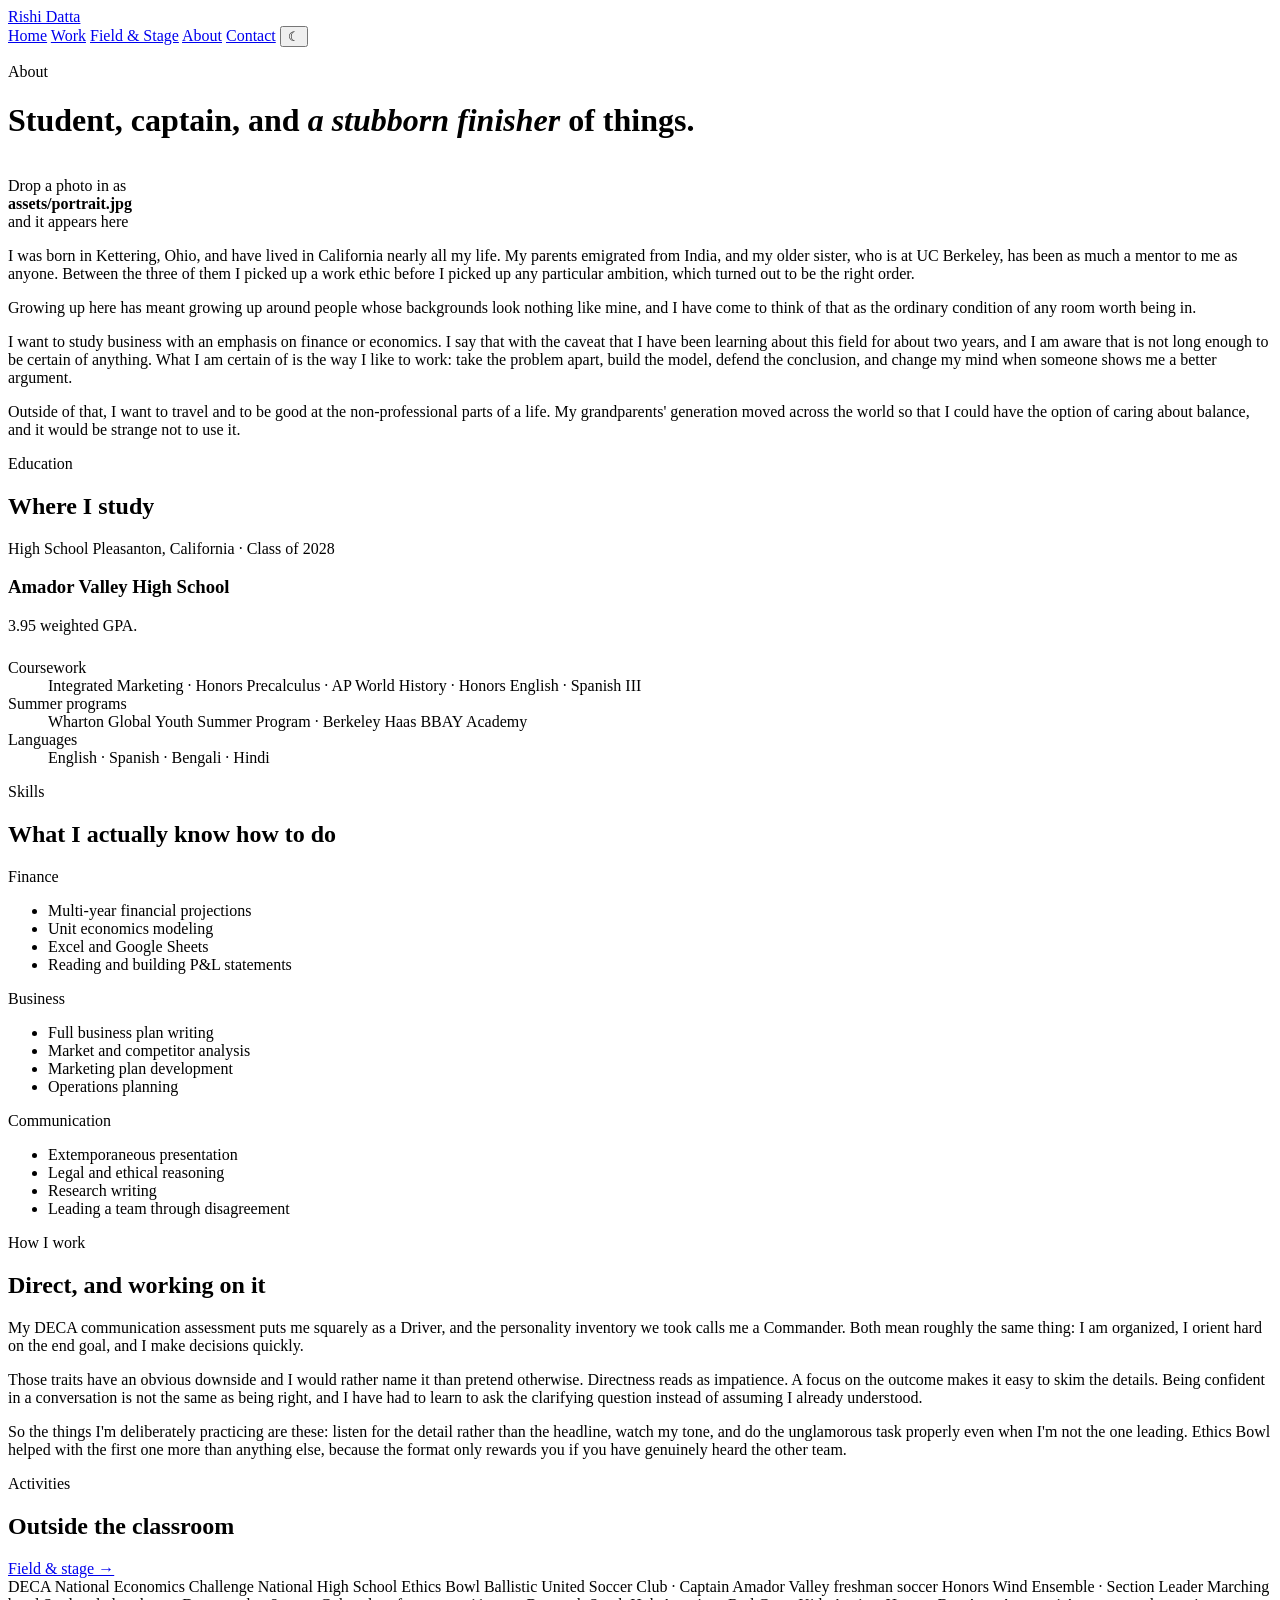
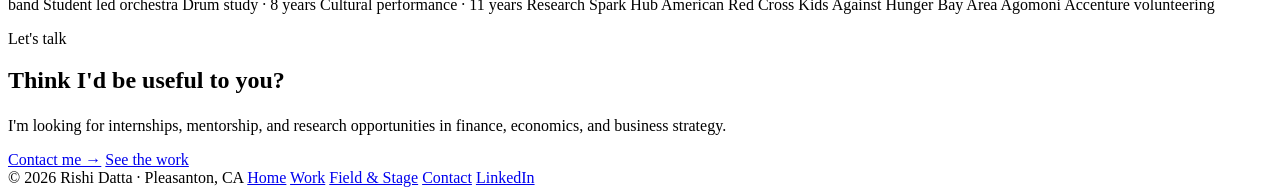
==== about.html @ 6d6b8749 "Add files via upload" ====
<!DOCTYPE html>
<html lang="en">
<head>
<meta charset="utf-8">
<meta name="viewport" content="width=device-width, initial-scale=1">
<title>About — Rishi Datta</title>
<meta name="description" content="About Rishi Datta: student at Amador Valley High School in Pleasanton, California. Education, skills, languages, activities, and how he works.">
<meta name="theme-color" content="#f6f5f2">
<link rel="preconnect" href="https://fonts.googleapis.com">
<link rel="preconnect" href="https://fonts.gstatic.com" crossorigin>
<link href="https://fonts.googleapis.com/css2?family=Playfair+Display:ital,wght@0,400;0,500;1,400&family=Inter:wght@400;500&family=JetBrains+Mono:wght@400;500&display=swap" rel="stylesheet">
<link rel="stylesheet" href="assets/style.css">
<script src="assets/site.js"></script>
</head>
<body>

<nav class="nav">
  <div class="wrap nav-inner">
    <a class="brand" href="index.html">Rishi Datta</a>
    <div class="nav-links">
      <a href="index.html">Home</a>
      <a href="work.html">Work</a>
      <a href="leadership.html">Field &amp; Stage</a>
      <a href="about.html" aria-current="page">About</a>
      <a class="pill" href="contact.html">Contact</a>
      <button class="toggle" type="button" aria-label="Switch to dark mode">☾</button>
    </div>
  </div>
</nav>

<header class="page-head">
  <div class="wrap">
    <p class="eyebrow">About</p>
    <h1 class="display">Student, captain, and <em class="hl">a stubborn finisher</em> of things.</h1>
  </div>
</header>

<section class="section" style="padding-top:1rem">
  <div class="wrap split">
    <div class="portrait">
      Drop a photo in as<br><strong>assets/portrait.jpg</strong><br>and it appears here
    </div>
    <div class="measure">
      <p>
        I was born in Kettering, Ohio, and have lived in California nearly all my life. My
        parents emigrated from India, and my older sister, who is at UC Berkeley, has been
        as much a mentor to me as anyone. Between the three of them I picked up a work
        ethic before I picked up any particular ambition, which turned out to be the right
        order.
      </p>
      <p>
        Growing up here has meant growing up around people whose backgrounds look nothing
        like mine, and I have come to think of that as the ordinary condition of any room
        worth being in.
      </p>
      <p>
        I want to study business with an emphasis on finance or economics. I say that with
        the caveat that I have been learning about this field for about two years, and I am
        aware that is not long enough to be certain of anything. What I am certain of is
        the way I like to work: take the problem apart, build the model, defend the
        conclusion, and change my mind when someone shows me a better argument.
      </p>
      <p>
        Outside of that, I want to travel and to be good at the non-professional parts of a
        life. My grandparents' generation moved across the world so that I could have the
        option of caring about balance, and it would be strange not to use it.
      </p>
    </div>
  </div>
</section>

<section class="section">
  <div class="wrap">
    <div class="section-head">
      <div>
        <p class="eyebrow">Education</p>
        <h2 class="display">Where I study</h2>
      </div>
    </div>

    <article class="card">
      <div class="meta-row">
        <span class="chip">High School</span>
        <span class="meta">Pleasanton, California &middot; Class of 2028</span>
      </div>
      <h3 class="display">Amador Valley High School</h3>
      <p>3.95 weighted GPA.</p>
      <dl class="dl" style="margin-top:1.5rem">
        <div>
          <dt>Coursework</dt>
          <dd>Integrated Marketing &middot; Honors Precalculus &middot; AP World History &middot; Honors English &middot; Spanish III</dd>
        </div>
        <div>
          <dt>Summer programs</dt>
          <dd>Wharton Global Youth Summer Program &middot; Berkeley Haas BBAY Academy</dd>
        </div>
        <div>
          <dt>Languages</dt>
          <dd>English &middot; Spanish &middot; Bengali &middot; Hindi</dd>
        </div>
      </dl>
    </article>
  </div>
</section>

<section class="section">
  <div class="wrap">
    <div class="section-head">
      <div>
        <p class="eyebrow">Skills</p>
        <h2 class="display">What I actually know how to do</h2>
      </div>
    </div>

    <div class="grid-3">
      <article class="card">
        <p class="eyebrow">Finance</p>
        <ul class="bullets" style="margin-top:0">
          <li>Multi-year financial projections</li>
          <li>Unit economics modeling</li>
          <li>Excel and Google Sheets</li>
          <li>Reading and building P&amp;L statements</li>
        </ul>
      </article>
      <article class="card">
        <p class="eyebrow">Business</p>
        <ul class="bullets" style="margin-top:0">
          <li>Full business plan writing</li>
          <li>Market and competitor analysis</li>
          <li>Marketing plan development</li>
          <li>Operations planning</li>
        </ul>
      </article>
      <article class="card">
        <p class="eyebrow">Communication</p>
        <ul class="bullets" style="margin-top:0">
          <li>Extemporaneous presentation</li>
          <li>Legal and ethical reasoning</li>
          <li>Research writing</li>
          <li>Leading a team through disagreement</li>
        </ul>
      </article>
    </div>
  </div>
</section>

<section class="section">
  <div class="wrap split">
    <div>
      <p class="eyebrow">How I work</p>
      <h2 class="display">Direct, and working on it</h2>
    </div>
    <div class="measure">
      <p>
        My DECA communication assessment puts me squarely as a Driver, and the personality
        inventory we took calls me a Commander. Both mean roughly the same thing: I am
        organized, I orient hard on the end goal, and I make decisions quickly.
      </p>
      <p>
        Those traits have an obvious downside and I would rather name it than pretend
        otherwise. Directness reads as impatience. A focus on the outcome makes it easy to
        skim the details. Being confident in a conversation is not the same as being right,
        and I have had to learn to ask the clarifying question instead of assuming I
        already understood.
      </p>
      <p>
        So the things I'm deliberately practicing are these: listen for the detail rather
        than the headline, watch my tone, and do the unglamorous task properly even when
        I'm not the one leading. Ethics Bowl helped with the first one more than anything
        else, because the format only rewards you if you have genuinely heard the other
        team.
      </p>
    </div>
  </div>
</section>

<section class="section">
  <div class="wrap">
    <div class="section-head">
      <div>
        <p class="eyebrow">Activities</p>
        <h2 class="display">Outside the classroom</h2>
      </div>
      <a class="textlink" href="leadership.html">Field &amp; stage &rarr;</a>
    </div>

    <div class="tags">
      <span class="tag">DECA</span>
      <span class="tag">National Economics Challenge</span>
      <span class="tag">National High School Ethics Bowl</span>
      <span class="tag">Ballistic United Soccer Club &middot; Captain</span>
      <span class="tag">Amador Valley freshman soccer</span>
      <span class="tag">Honors Wind Ensemble &middot; Section Leader</span>
      <span class="tag">Marching band</span>
      <span class="tag">Student led orchestra</span>
      <span class="tag">Drum study &middot; 8 years</span>
      <span class="tag">Cultural performance &middot; 11 years</span>
      <span class="tag">Research Spark Hub</span>
      <span class="tag">American Red Cross</span>
      <span class="tag">Kids Against Hunger</span>
      <span class="tag">Bay Area Agomoni</span>
      <span class="tag">Accenture volunteering</span>
    </div>
  </div>
</section>

<section class="section">
  <div class="wrap">
    <div class="cta-card">
      <p class="eyebrow">Let's talk</p>
      <h2 class="display">Think I'd be useful to you?</h2>
      <p class="lede" style="margin-top:1.4rem">
        I'm looking for internships, mentorship, and research opportunities in finance,
        economics, and business strategy.
      </p>
      <div class="actions">
        <a class="btn" href="contact.html">Contact me &rarr;</a>
        <a class="btn ghost" href="work.html">See the work</a>
      </div>
    </div>
  </div>
</section>

<footer class="foot">
  <div class="wrap foot-inner">
    <span>&copy; 2026 Rishi Datta &middot; Pleasanton, CA</span>
    <span class="foot-links">
      <a href="index.html">Home</a>
      <a href="work.html">Work</a>
      <a href="leadership.html">Field &amp; Stage</a>
      <a href="contact.html">Contact</a>
      <a href="https://www.linkedin.com/in/rishi-datta1" target="_blank" rel="noopener">LinkedIn</a>
    </span>
  </div>
</footer>

</body>
</html>
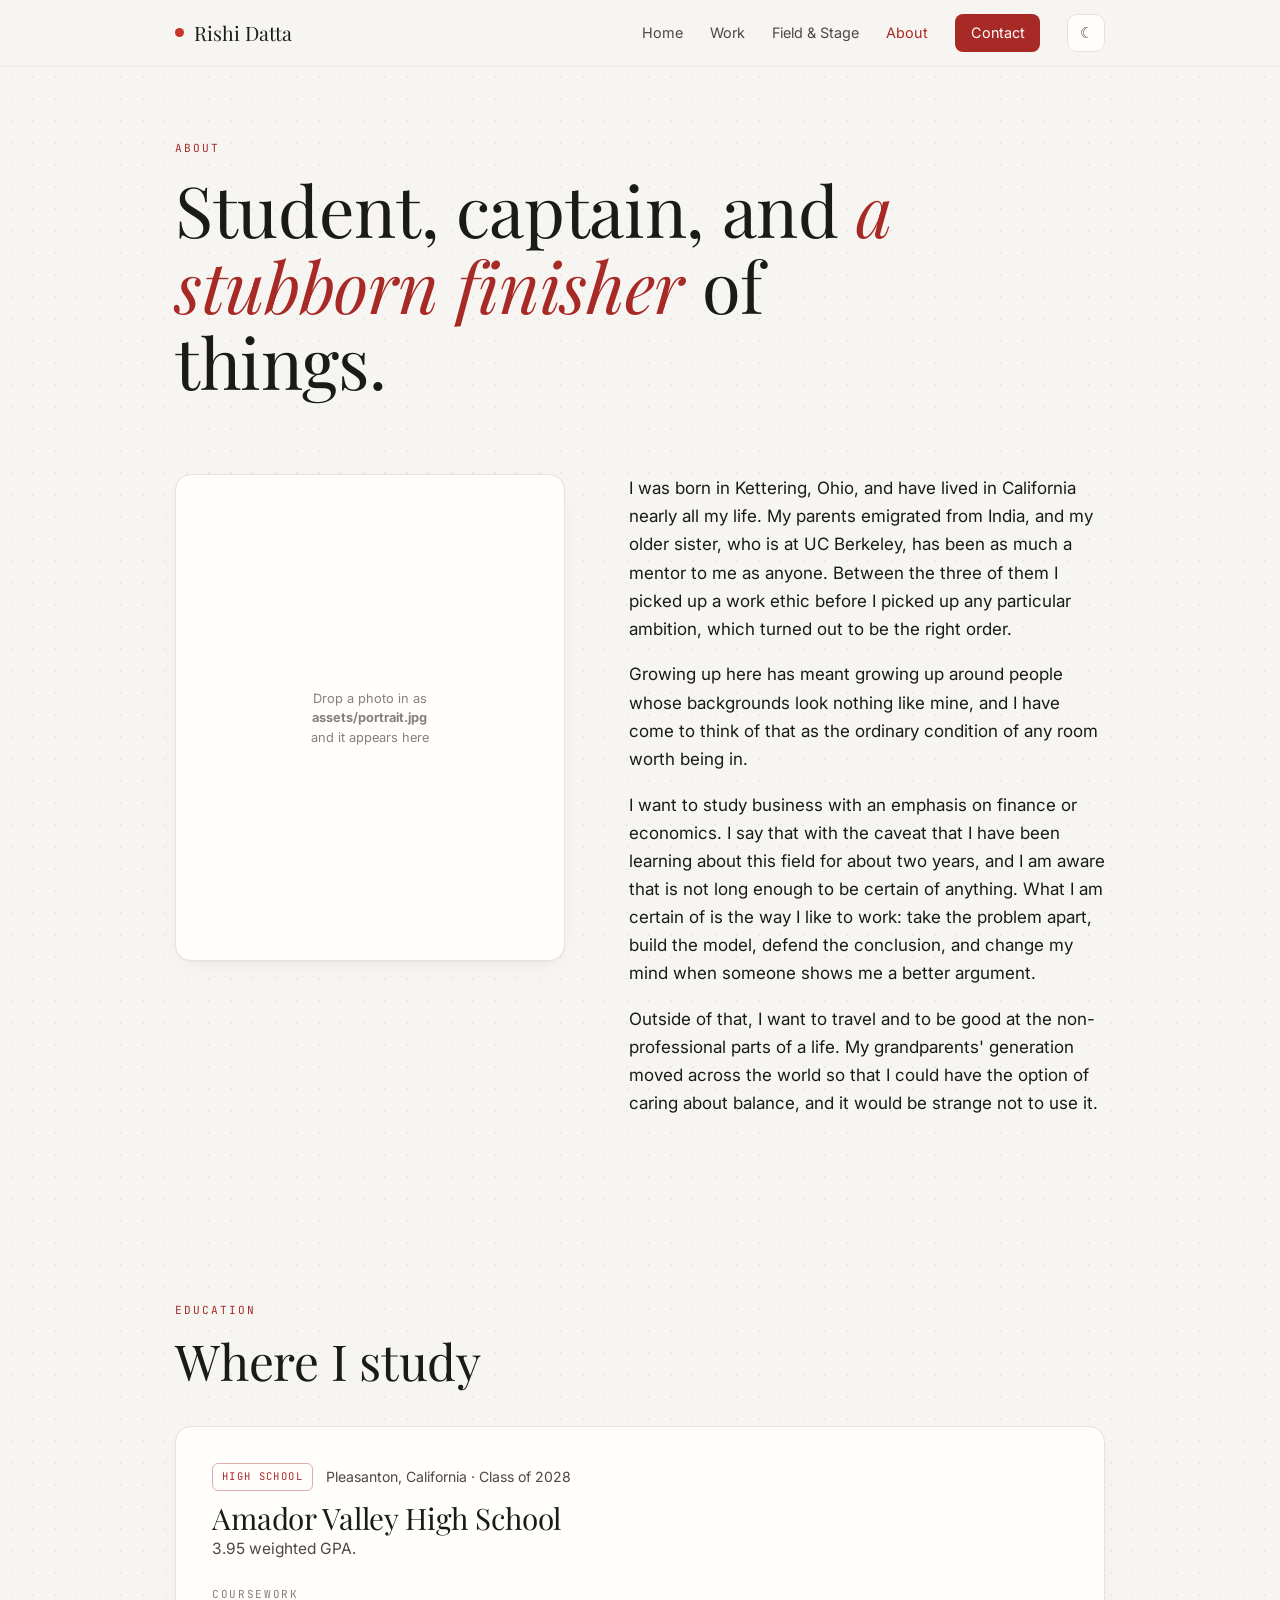
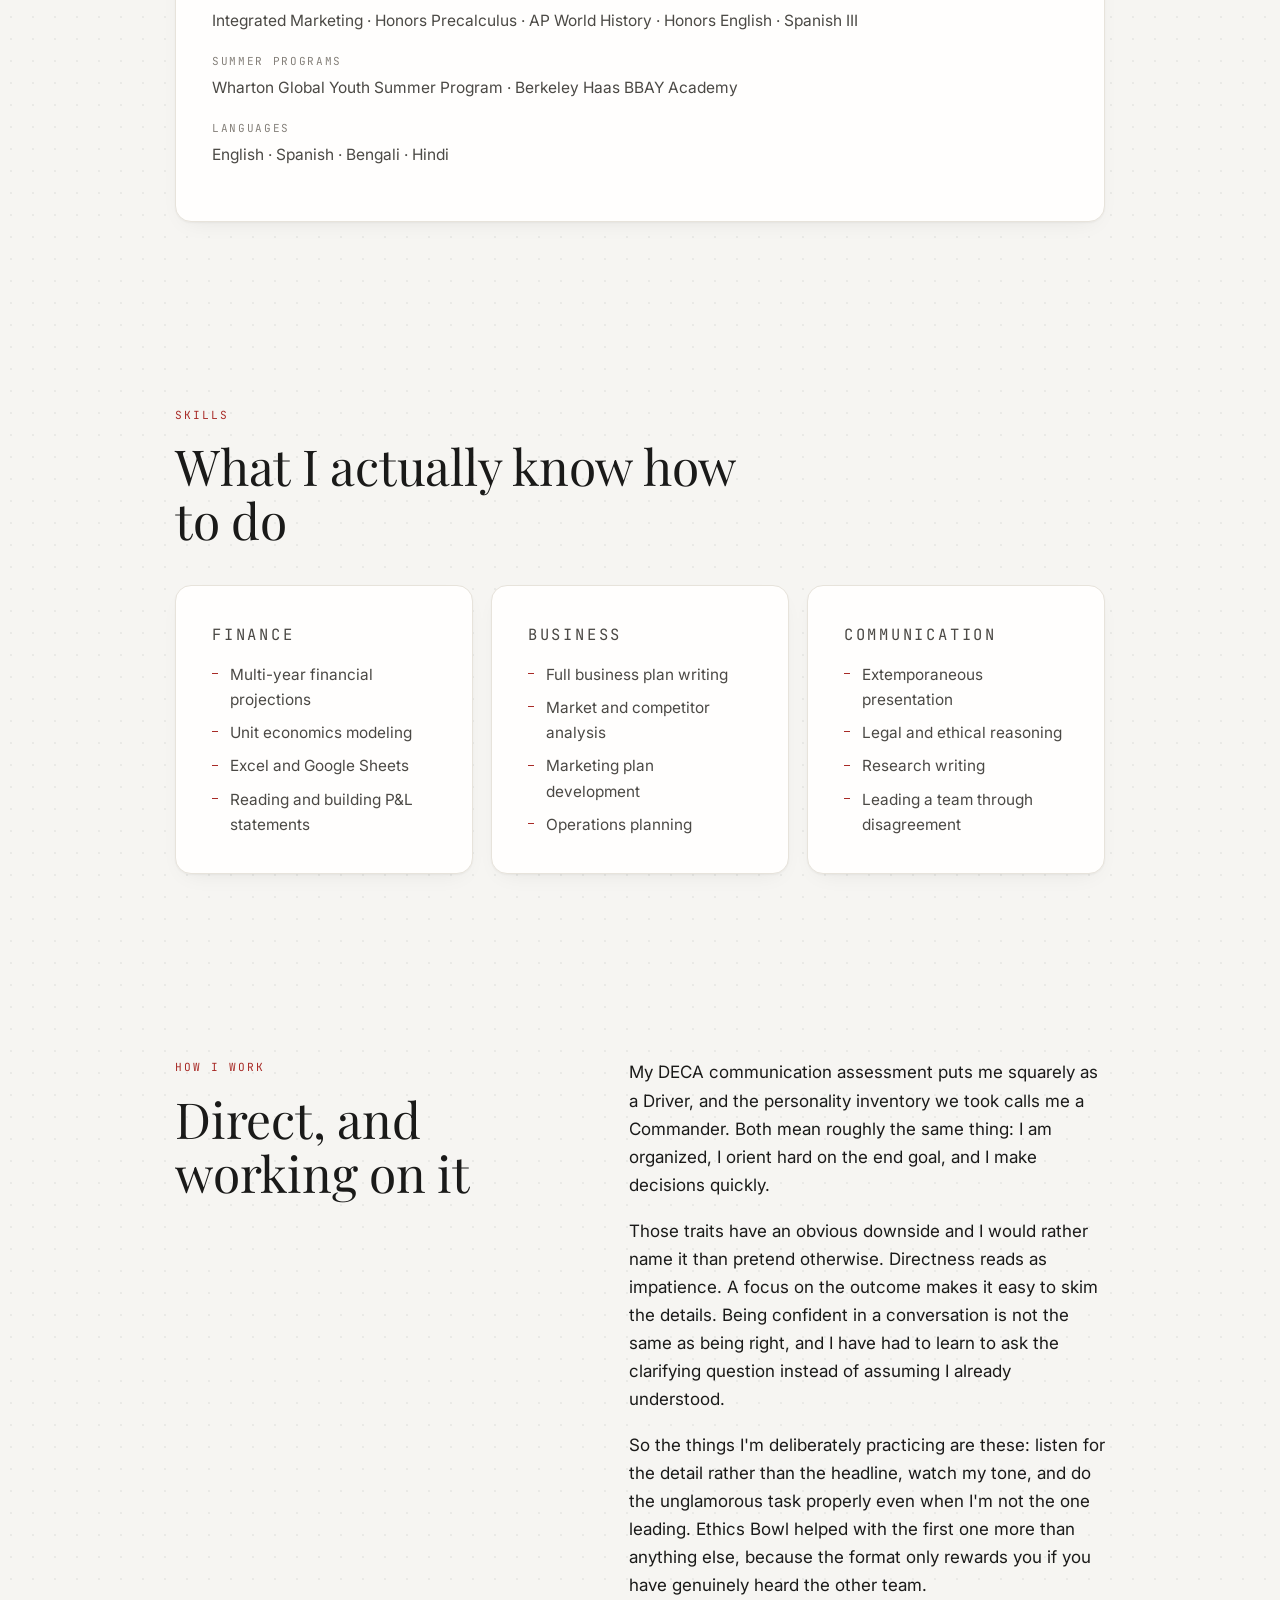
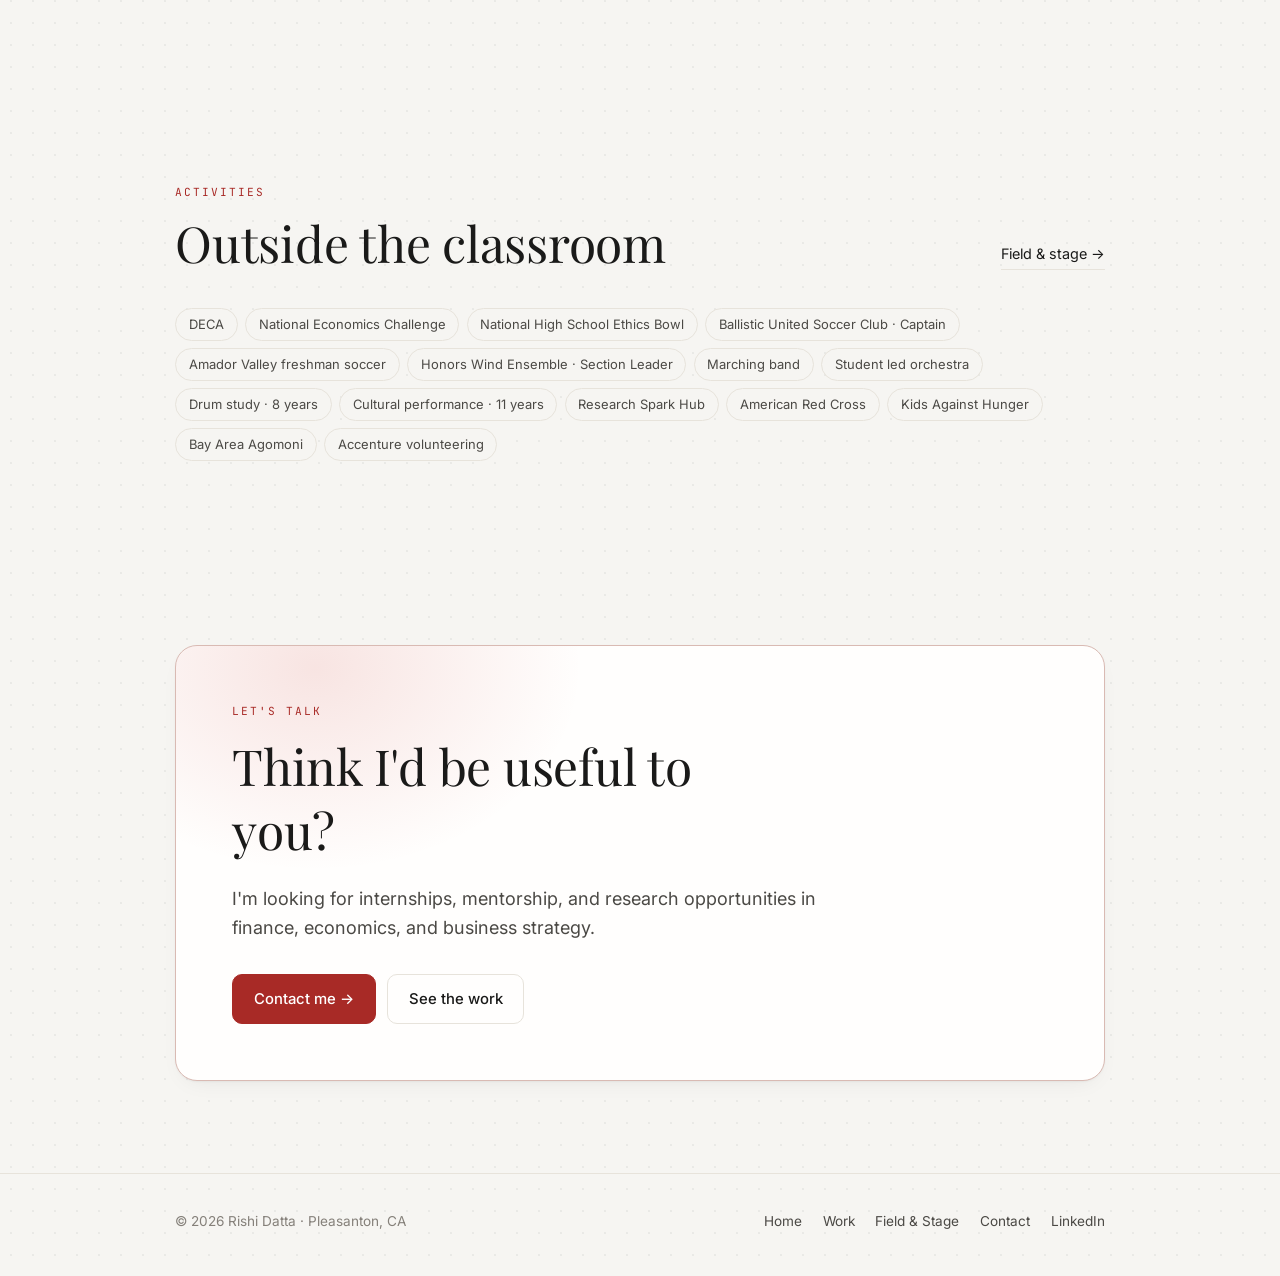
==== commit d546c861: "Add files via upload" ====
--- a/about.html
+++ b/about.html
@@ -5,7 +5,7 @@
 <meta name="viewport" content="width=device-width, initial-scale=1">
 <title>About — Rishi Datta</title>
 <meta name="description" content="About Rishi Datta: student at Amador Valley High School in Pleasanton, California. Education, skills, languages, activities, and how he works.">
-<meta name="theme-color" content="#f6f5f2">
+<meta name="theme-color" content="#f4f5f7">
 <link rel="preconnect" href="https://fonts.googleapis.com">
 <link rel="preconnect" href="https://fonts.gstatic.com" crossorigin>
 <link href="https://fonts.googleapis.com/css2?family=Playfair+Display:ital,wght@0,400;0,500;1,400&family=Inter:wght@400;500&family=JetBrains+Mono:wght@400;500&display=swap" rel="stylesheet">
@@ -38,7 +38,7 @@
 <section class="section" style="padding-top:1rem">
   <div class="wrap split">
     <div class="portrait">
-      Drop a photo in as<br><strong>assets/portrait.jpg</strong><br>and it appears here
+      <span>Drop a photo in as<br><strong>assets/portrait.jpg</strong><br>and it appears here</span>
     </div>
     <div class="measure">
       <p>
--- a/assets/style.css
+++ b/assets/style.css
@@ -0,0 +1,414 @@
+/* ==========================================================================
+   Rishi Datta — personal site
+   ========================================================================== */
+
+:root {
+  --bg:        #f6f5f2;
+  --card:      #fffefd;
+  --ink:       #1a1a19;
+  --ink-soft:  #4b4945;
+  --muted:     #85807a;
+  --line:      #e7e3db;
+  --line-soft: #efece5;
+  --accent:    #a82a26;
+  --accent-br: #c8362c;
+  --glow:      rgba(200, 54, 44, 0.13);
+  --dot:       rgba(26, 26, 25, 0.055);
+  --shadow:    0 1px 2px rgba(26,26,25,.04), 0 8px 24px -12px rgba(26,26,25,.10);
+
+  --serif: "Playfair Display", "Iowan Old Style", Georgia, "Times New Roman", serif;
+  --sans:  "Inter", -apple-system, BlinkMacSystemFont, "Segoe UI", Helvetica, Arial, sans-serif;
+  --mono:  "JetBrains Mono", ui-monospace, SFMono-Regular, "SF Mono", Menlo, monospace;
+
+  --wrap: 1010px;
+  --gut:  clamp(1.25rem, 5vw, 2.5rem);
+  --r:    16px;
+}
+
+html[data-theme="dark"] {
+  --bg:        #14140f;
+  --card:      #1c1c18;
+  --ink:       #f2f0eb;
+  --ink-soft:  #c3bfb6;
+  --muted:     #8e8981;
+  --line:      #2e2e28;
+  --line-soft: #262620;
+  --accent:    #e8695c;
+  --accent-br: #f0837a;
+  --glow:      rgba(232, 105, 92, 0.11);
+  --dot:       rgba(242, 240, 235, 0.05);
+  --shadow:    0 1px 2px rgba(0,0,0,.3), 0 8px 24px -12px rgba(0,0,0,.5);
+}
+
+/* --- base ----------------------------------------------------------------- */
+
+*, *::before, *::after { box-sizing: border-box; }
+html { -webkit-text-size-adjust: 100%; scroll-behavior: smooth; }
+
+body {
+  margin: 0;
+  background-color: var(--bg);
+  background-image: radial-gradient(var(--dot) 1px, transparent 1px);
+  background-size: 22px 22px;
+  color: var(--ink);
+  font-family: var(--sans);
+  font-size: 17px;
+  line-height: 1.65;
+  -webkit-font-smoothing: antialiased;
+  text-rendering: optimizeLegibility;
+  transition: background-color .25s ease, color .25s ease;
+}
+
+img { max-width: 100%; display: block; }
+a { color: inherit; }
+h1, h2, h3, h4 { margin: 0; font-weight: 400; }
+p { margin: 0 0 1.05em; }
+p:last-child { margin-bottom: 0; }
+ul { margin: 0; padding: 0; list-style: none; }
+
+/* --- layout --------------------------------------------------------------- */
+
+.wrap { width: 100%; max-width: var(--wrap); margin: 0 auto; padding-inline: var(--gut); }
+
+.section { padding-block: clamp(3.25rem, 8vw, 5.75rem); }
+
+.section-head {
+  display: flex;
+  align-items: flex-end;
+  justify-content: space-between;
+  gap: 1.5rem;
+  flex-wrap: wrap;
+  margin-bottom: 2.4rem;
+}
+
+.eyebrow {
+  font-family: var(--mono);
+  font-size: 0.7rem;
+  letter-spacing: 0.18em;
+  text-transform: uppercase;
+  color: var(--accent);
+  margin: 0 0 0.85rem;
+}
+
+h1.display, h2.display, h3.display {
+  font-family: var(--serif);
+  font-weight: 400;
+  letter-spacing: -0.005em;
+}
+
+h1.display { font-size: clamp(2.5rem, 6.4vw, 4.4rem); line-height: 1.08; max-width: 15ch; }
+h2.display { font-size: clamp(2rem, 4.4vw, 3.1rem); line-height: 1.1;  max-width: 20ch; }
+h3.display { font-size: clamp(1.35rem, 2.6vw, 1.85rem); line-height: 1.2; }
+
+em.hl { font-style: italic; color: var(--accent); }
+
+.lede {
+  font-size: clamp(1.02rem, 1.5vw, 1.13rem);
+  line-height: 1.62;
+  color: var(--ink-soft);
+  max-width: 58ch;
+}
+
+.measure { max-width: 66ch; }
+.muted { color: var(--muted); }
+
+/* --- nav ------------------------------------------------------------------ */
+
+.nav {
+  position: sticky; top: 0; z-index: 60;
+  background: color-mix(in srgb, var(--bg) 84%, transparent);
+  backdrop-filter: saturate(1.5) blur(14px);
+  -webkit-backdrop-filter: saturate(1.5) blur(14px);
+  border-bottom: 1px solid var(--line-soft);
+}
+
+.nav-inner {
+  display: flex; align-items: center; justify-content: space-between;
+  gap: 1.25rem; min-height: 66px;
+}
+
+.brand {
+  display: inline-flex; align-items: center; gap: 0.6rem;
+  font-family: var(--serif); font-size: 1.24rem;
+  text-decoration: none; white-space: nowrap;
+}
+
+.brand::before {
+  content: ""; width: 9px; height: 9px; border-radius: 50%;
+  background: var(--accent-br); flex: none;
+}
+
+.nav-links { display: flex; align-items: center; gap: clamp(.85rem, 2.2vw, 1.7rem); flex-wrap: wrap; }
+
+.nav-links a {
+  font-size: 0.9rem; color: var(--ink-soft); text-decoration: none;
+  transition: color .18s ease;
+}
+.nav-links a:hover { color: var(--ink); }
+.nav-links a[aria-current="page"] { color: var(--accent); }
+
+.nav-links a.pill {
+  background: var(--accent); color: #fff;
+  padding: 0.42rem 0.95rem; border-radius: 8px;
+}
+html[data-theme="dark"] .nav-links a.pill { color: #14140f; }
+.nav-links a.pill:hover { background: var(--accent-br); color: #fff; }
+
+.toggle {
+  width: 38px; height: 38px; flex: none;
+  display: grid; place-items: center;
+  border: 1px solid var(--line); border-radius: 10px;
+  background: var(--card); color: var(--ink-soft);
+  cursor: pointer; font-size: 0.95rem; line-height: 1;
+  transition: border-color .18s ease, color .18s ease;
+}
+.toggle:hover { border-color: var(--muted); color: var(--ink); }
+
+/* --- hero ----------------------------------------------------------------- */
+
+.hero { position: relative; overflow: hidden; padding-block: clamp(3.5rem, 9vw, 6.5rem) clamp(2.5rem, 6vw, 4.5rem); }
+
+.hero::before {
+  content: ""; position: absolute; inset: -30% 55% 40% -20%;
+  background: radial-gradient(closest-side, var(--glow), transparent 72%);
+  pointer-events: none; z-index: 0;
+}
+
+.hero > .wrap { position: relative; z-index: 1; }
+
+.hero-tag {
+  display: inline-flex; align-items: center; gap: 0.65rem;
+  font-size: 0.92rem; color: var(--ink-soft); margin-bottom: 1.5rem;
+}
+.hero-tag::before {
+  content: ""; width: 8px; height: 8px; border-radius: 50%;
+  background: var(--accent-br); flex: none;
+}
+
+.hero h1.display { margin-bottom: 1.5rem; }
+.hero .lede { max-width: 54ch; }
+
+.hero-grid {
+  display: grid; grid-template-columns: minmax(0, 1.6fr) minmax(0, .85fr);
+  gap: clamp(2rem, 6vw, 4rem); align-items: center;
+}
+
+.portrait {
+  border: 1px solid var(--line); border-radius: var(--r);
+  background: var(--card); box-shadow: var(--shadow);
+  aspect-ratio: 4/5; width: 100%;
+  display: grid; place-items: center; text-align: center;
+  padding: 1.5rem; color: var(--muted); font-size: .8rem; line-height: 1.5;
+  overflow: hidden;
+}
+.portrait img { width: 100%; height: 100%; object-fit: cover; }
+
+.scroll-cue {
+  margin-top: clamp(2rem, 5vw, 3.5rem); text-align: center;
+  font-family: var(--mono); font-size: .68rem; letter-spacing: .2em;
+  text-transform: uppercase; color: var(--muted);
+}
+.scroll-cue span { display: block; margin-top: .5rem; font-size: 1rem; }
+
+/* --- buttons -------------------------------------------------------------- */
+
+.actions { display: flex; gap: .7rem; flex-wrap: wrap; margin-top: 2rem; }
+
+.btn {
+  display: inline-flex; align-items: center; gap: .5rem;
+  font-size: .93rem; font-weight: 500; text-decoration: none;
+  padding: .72rem 1.3rem; border-radius: 10px;
+  border: 1px solid var(--accent); background: var(--accent); color: #fff;
+  transition: background .18s ease, border-color .18s ease, transform .18s ease;
+}
+html[data-theme="dark"] .btn { color: #14140f; }
+.btn:hover { background: var(--accent-br); border-color: var(--accent-br); transform: translateY(-1px); }
+
+.btn.ghost { background: var(--card); color: var(--ink); border-color: var(--line); }
+.btn.ghost:hover { background: var(--card); border-color: var(--muted); color: var(--ink); }
+
+.textlink {
+  font-size: .9rem; color: var(--ink); text-decoration: none;
+  border-bottom: 1px solid var(--line); padding-bottom: 3px;
+  white-space: nowrap; transition: border-color .18s ease, color .18s ease;
+}
+.textlink:hover { color: var(--accent); border-bottom-color: var(--accent); }
+
+/* --- cards ---------------------------------------------------------------- */
+
+.card {
+  background: var(--card); border: 1px solid var(--line);
+  border-radius: var(--r); box-shadow: var(--shadow);
+  padding: clamp(1.5rem, 3vw, 2.25rem);
+}
+
+.cards { display: grid; gap: 1.1rem; }
+.grid-2 { display: grid; gap: 1.1rem; grid-template-columns: repeat(2, minmax(0,1fr)); }
+.grid-3 { display: grid; gap: 1.1rem; grid-template-columns: repeat(3, minmax(0,1fr)); }
+
+/* numbered work card */
+
+.work {
+  display: grid; grid-template-columns: 92px minmax(0,1fr) 28px;
+  gap: 0 1.25rem; align-items: start;
+}
+
+.work .idx {
+  font-family: var(--serif); font-size: clamp(2.1rem, 4vw, 2.9rem);
+  line-height: 1; color: var(--accent); opacity: .85;
+}
+
+.work .arrow { color: var(--accent); font-size: 1.1rem; line-height: 1; justify-self: end; }
+
+.meta-row {
+  display: flex; align-items: center; gap: .8rem;
+  flex-wrap: wrap; margin-bottom: .55rem;
+}
+
+.chip {
+  font-family: var(--mono); font-size: .66rem; letter-spacing: .13em;
+  text-transform: uppercase; color: var(--accent);
+  border: 1px solid color-mix(in srgb, var(--accent) 38%, transparent);
+  border-radius: 6px; padding: .28rem .55rem; white-space: nowrap;
+}
+
+.meta { font-size: .88rem; color: var(--ink-soft); }
+
+.work h3.display { margin-bottom: .55rem; }
+
+.card p { color: var(--ink-soft); font-size: .97rem; }
+
+.tags { display: flex; flex-wrap: wrap; gap: .45rem; margin-top: 1.1rem; }
+
+.tag {
+  font-size: .81rem; color: var(--ink-soft);
+  border: 1px solid var(--line); background: var(--bg);
+  border-radius: 999px; padding: .3rem .8rem;
+}
+
+.bullets { margin-top: .9rem; }
+.bullets li {
+  position: relative; padding-left: 1.15rem; margin-bottom: .5rem;
+  font-size: .96rem; color: var(--ink-soft);
+}
+.bullets li::before {
+  content: ""; position: absolute; left: 0; top: .72em;
+  width: 6px; height: 1px; background: var(--accent);
+}
+.bullets li:last-child { margin-bottom: 0; }
+
+/* --- record rows (recognition / experience) ------------------------------- */
+
+.rows { border-top: 1px solid var(--line); }
+
+.row {
+  display: grid; grid-template-columns: 110px minmax(0,1fr);
+  gap: 1.5rem; padding-block: 1.5rem;
+  border-bottom: 1px solid var(--line);
+}
+
+.row .when {
+  font-family: var(--mono); font-size: .78rem; color: var(--accent);
+  letter-spacing: .04em; padding-top: .28rem;
+}
+
+.row .what { font-size: 1.02rem; font-weight: 500; margin-bottom: .3rem; }
+.row .desc { font-size: .93rem; color: var(--muted); margin: 0; }
+
+/* --- stats ---------------------------------------------------------------- */
+
+.stats {
+  display: grid; grid-template-columns: repeat(auto-fit, minmax(140px,1fr));
+  gap: 1px; background: var(--line);
+  border: 1px solid var(--line); border-radius: var(--r);
+  overflow: hidden; box-shadow: var(--shadow);
+}
+.stat { background: var(--card); padding: 1.5rem 1.3rem; }
+.stat .num {
+  font-family: var(--serif); font-size: clamp(1.9rem, 3.2vw, 2.5rem);
+  line-height: 1; display: block; margin-bottom: .5rem; color: var(--accent);
+}
+.stat .lbl { font-size: .79rem; color: var(--muted); line-height: 1.45; }
+
+/* --- split ---------------------------------------------------------------- */
+
+.split {
+  display: grid; grid-template-columns: minmax(0,.9fr) minmax(0,1.1fr);
+  gap: clamp(2rem, 6vw, 4rem); align-items: start;
+}
+
+/* --- definition list ------------------------------------------------------ */
+
+.dl { display: grid; gap: 1.15rem; }
+.dl dt {
+  font-family: var(--mono); font-size: .69rem; letter-spacing: .15em;
+  text-transform: uppercase; color: var(--muted); margin-bottom: .3rem;
+}
+.dl dd { margin: 0; font-size: .97rem; color: var(--ink-soft); }
+
+/* --- CTA ------------------------------------------------------------------ */
+
+.cta-card {
+  position: relative; overflow: hidden;
+  border: 1px solid color-mix(in srgb, var(--accent) 22%, var(--line));
+  border-radius: 22px; background: var(--card);
+  box-shadow: var(--shadow);
+  padding: clamp(2rem, 5vw, 3.5rem);
+}
+.cta-card::before {
+  content: ""; position: absolute; inset: -60% 45% 30% -25%;
+  background: radial-gradient(closest-side, var(--glow), transparent 72%);
+  pointer-events: none;
+}
+.cta-card > * { position: relative; }
+.cta-card h2.display { line-height: 1.28; max-width: 19ch; }
+
+/* --- footer --------------------------------------------------------------- */
+
+.foot {
+  border-top: 1px solid var(--line);
+  padding-block: 2.25rem 2.75rem;
+  font-size: .85rem; color: var(--muted);
+}
+.foot-inner { display: flex; justify-content: space-between; gap: 1.5rem; flex-wrap: wrap; }
+.foot a { color: var(--ink-soft); text-decoration: none; }
+.foot a:hover { color: var(--accent); }
+.foot-links { display: flex; gap: 1.3rem; flex-wrap: wrap; }
+
+/* --- page header ---------------------------------------------------------- */
+
+.page-head { padding-block: clamp(2.75rem, 7vw, 4.5rem) clamp(1.5rem, 4vw, 2.5rem); }
+.page-head h1.display { max-width: 18ch; margin-bottom: 1.2rem; }
+
+/* --- responsive ----------------------------------------------------------- */
+
+@media (max-width: 880px) {
+  .hero-grid { grid-template-columns: 1fr; }
+  .portrait { max-width: 240px; order: -1; aspect-ratio: 1/1; }
+  .split { grid-template-columns: 1fr; }
+  .grid-3 { grid-template-columns: repeat(2, minmax(0,1fr)); }
+}
+
+@media (max-width: 640px) {
+  body { font-size: 16px; }
+  .nav-inner { min-height: 0; padding-block: .75rem; flex-wrap: wrap; gap: .75rem; }
+  .nav-links { gap: .9rem; font-size: .85rem; }
+  .grid-2, .grid-3 { grid-template-columns: 1fr; }
+  .work { grid-template-columns: 1fr; gap: .4rem; }
+  .work .idx { font-size: 1.9rem; }
+  .work .arrow { display: none; }
+  .row { grid-template-columns: 1fr; gap: .35rem; }
+  .row .when { padding-top: 0; }
+}
+
+@media (prefers-reduced-motion: reduce) {
+  html { scroll-behavior: auto; }
+  * { transition: none !important; }
+}
+
+@media print {
+  .nav, .cta-card, .actions, .scroll-cue, .toggle { display: none !important; }
+  body { background: #fff; font-size: 11pt; }
+  .section { padding-block: 1rem; }
+  .card { box-shadow: none; break-inside: avoid; }
+}
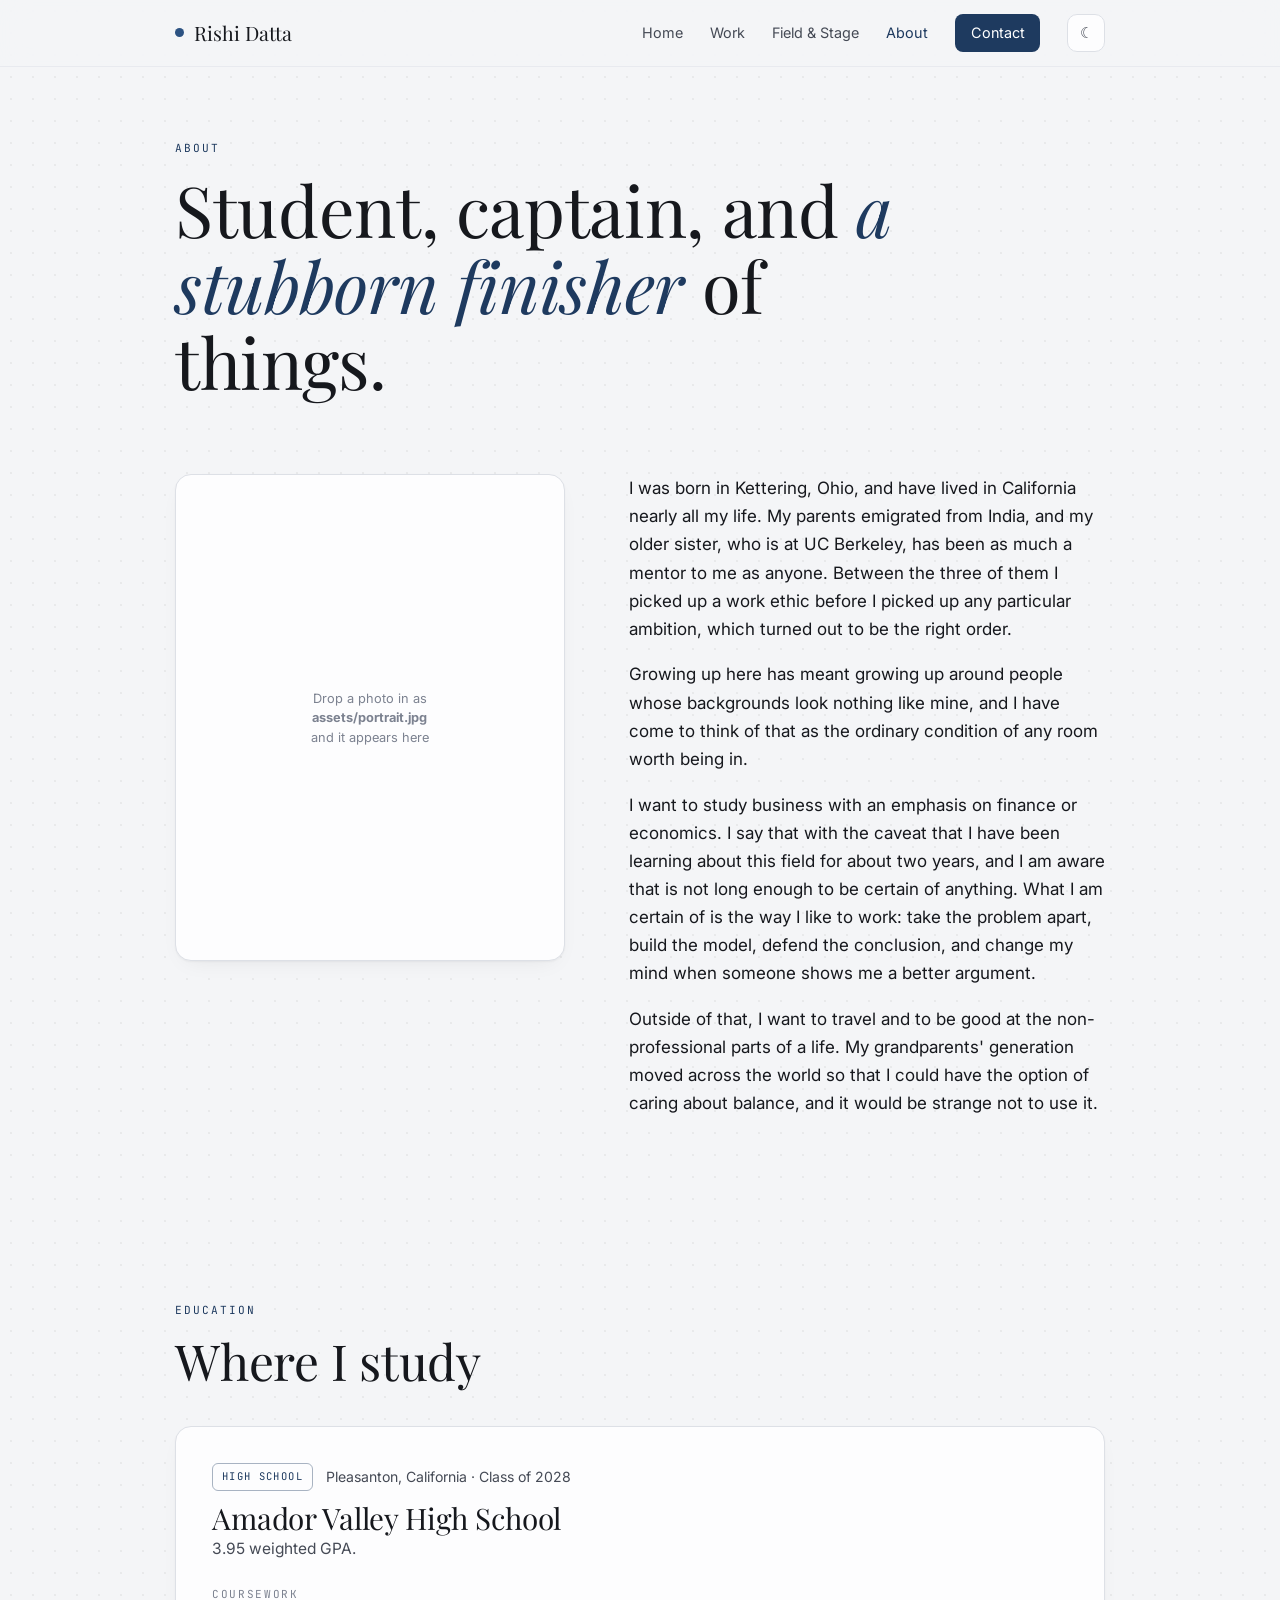
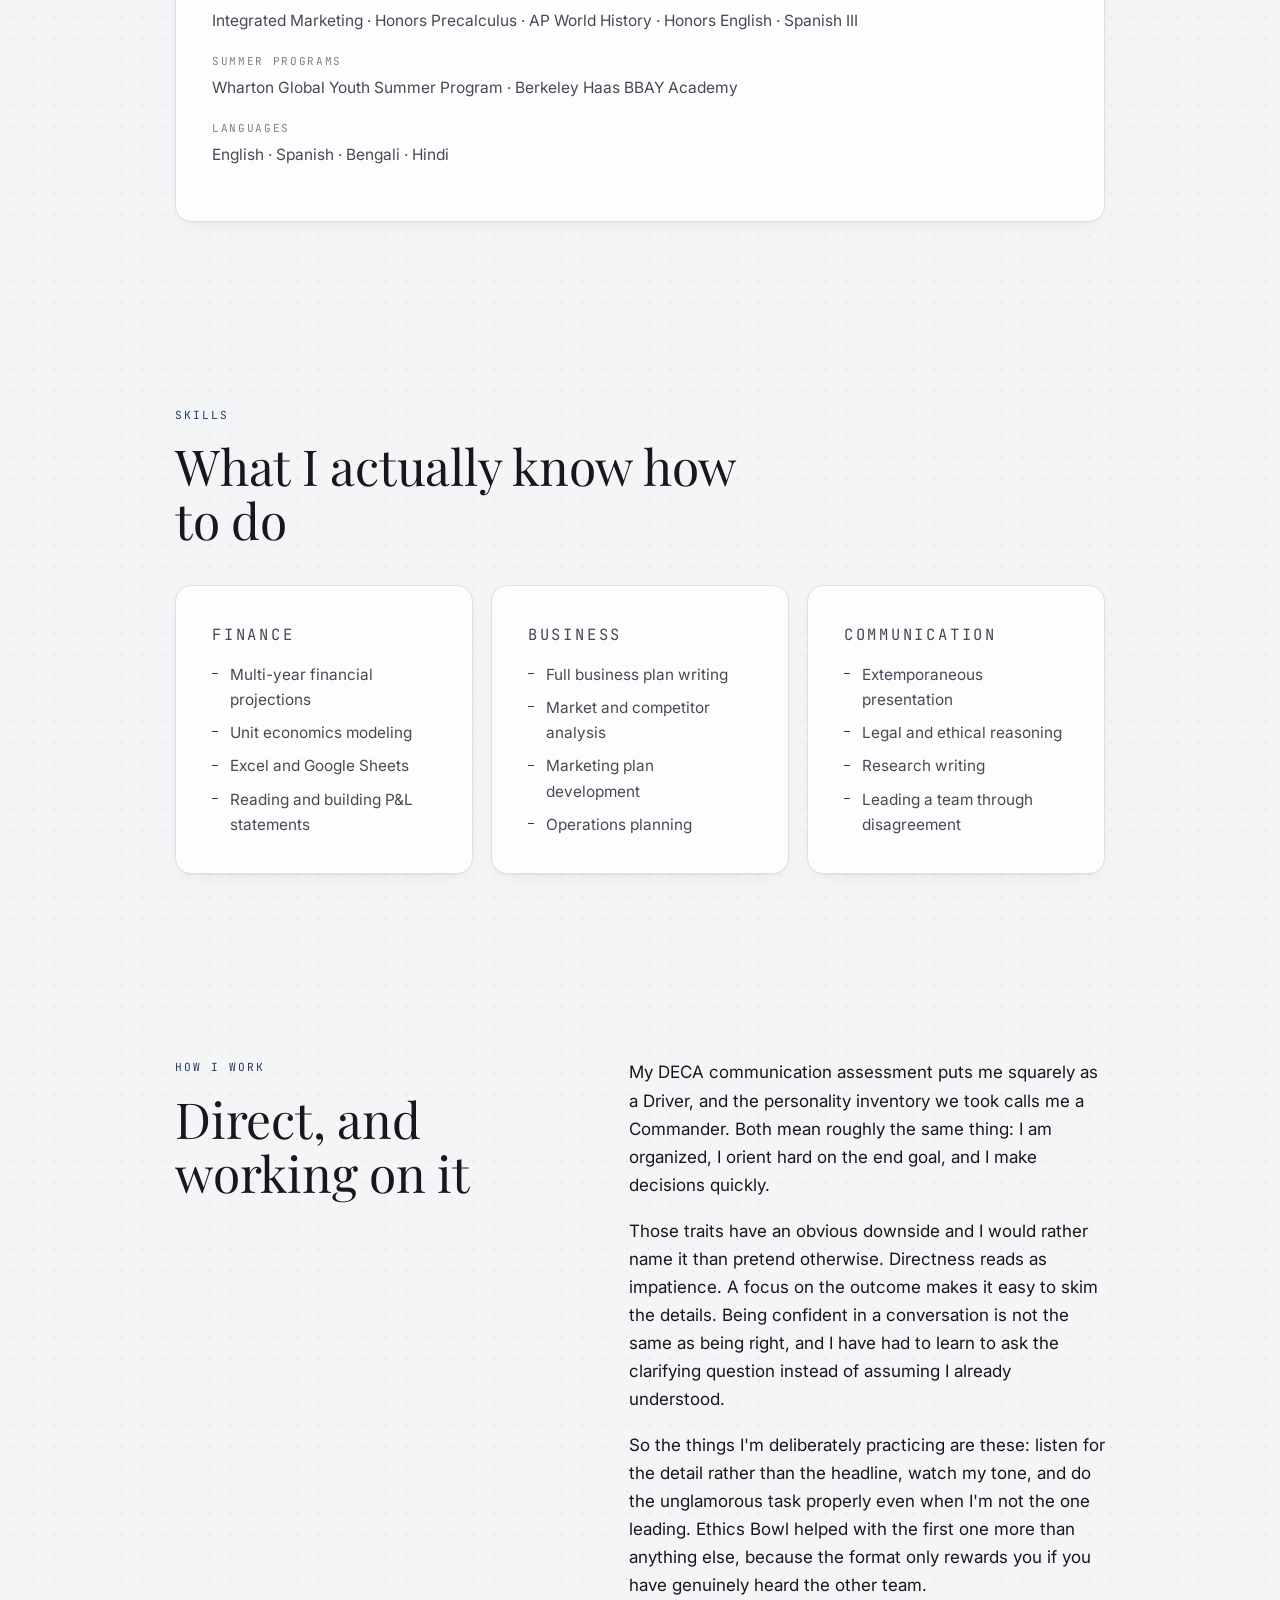
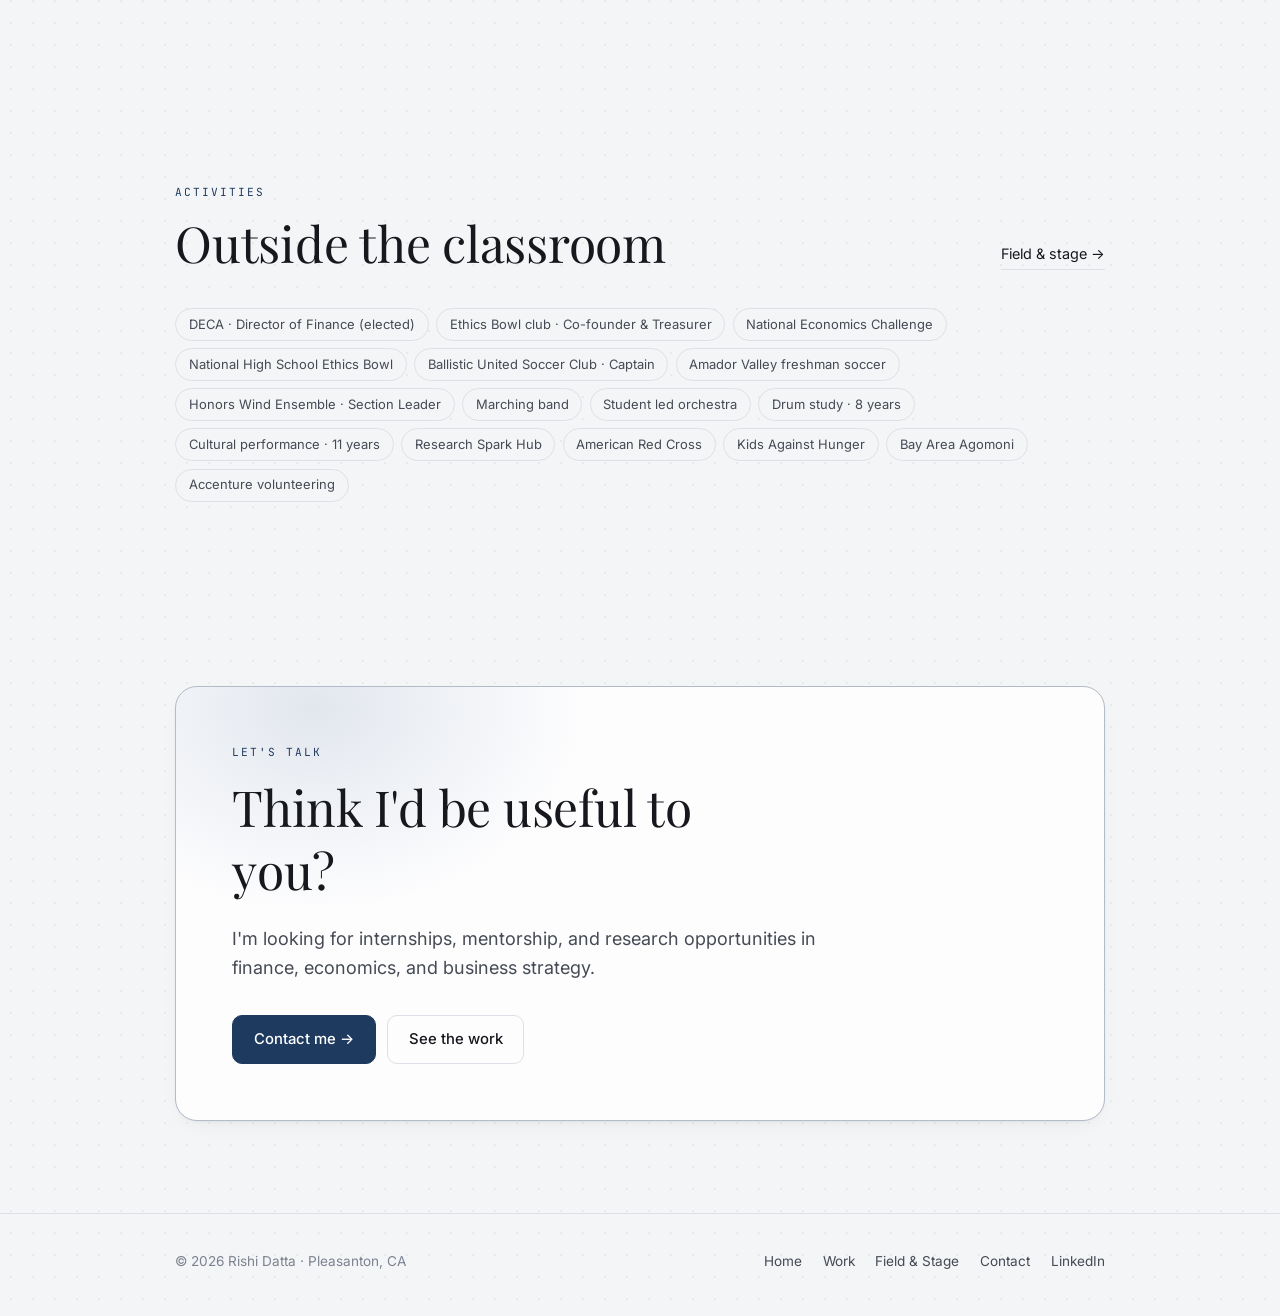
==== commit d4765bc2: "Add files via upload" ====
--- a/about.html
+++ b/about.html
@@ -185,7 +185,8 @@
     </div>
 
     <div class="tags">
-      <span class="tag">DECA</span>
+      <span class="tag">DECA &middot; Director of Finance (elected)</span>
+      <span class="tag">Ethics Bowl club &middot; Co-founder &amp; Treasurer</span>
       <span class="tag">National Economics Challenge</span>
       <span class="tag">National High School Ethics Bowl</span>
       <span class="tag">Ballistic United Soccer Club &middot; Captain</span>
--- a/assets/style.css
+++ b/assets/style.css
@@ -3,18 +3,18 @@
    ========================================================================== */
 
 :root {
-  --bg:        #f6f5f2;
-  --card:      #fffefd;
-  --ink:       #1a1a19;
-  --ink-soft:  #4b4945;
-  --muted:     #85807a;
-  --line:      #e7e3db;
-  --line-soft: #efece5;
-  --accent:    #a82a26;
-  --accent-br: #c8362c;
-  --glow:      rgba(200, 54, 44, 0.13);
-  --dot:       rgba(26, 26, 25, 0.055);
-  --shadow:    0 1px 2px rgba(26,26,25,.04), 0 8px 24px -12px rgba(26,26,25,.10);
+  --bg:        #f4f5f7;
+  --card:      #fdfdfe;
+  --ink:       #16181d;
+  --ink-soft:  #454a55;
+  --muted:     #7c8290;
+  --line:      #dde0e6;
+  --line-soft: #e8eaef;
+  --accent:    #1e3a5f;
+  --accent-br: #2c5282;
+  --glow:      rgba(44, 82, 130, 0.13);
+  --dot:       rgba(22, 24, 29, 0.055);
+  --shadow:    0 1px 2px rgba(22,24,29,.04), 0 8px 24px -12px rgba(22,24,29,.10);
 
   --serif: "Playfair Display", "Iowan Old Style", Georgia, "Times New Roman", serif;
   --sans:  "Inter", -apple-system, BlinkMacSystemFont, "Segoe UI", Helvetica, Arial, sans-serif;
@@ -26,18 +26,18 @@
 }
 
 html[data-theme="dark"] {
-  --bg:        #14140f;
-  --card:      #1c1c18;
-  --ink:       #f2f0eb;
-  --ink-soft:  #c3bfb6;
-  --muted:     #8e8981;
-  --line:      #2e2e28;
-  --line-soft: #262620;
-  --accent:    #e8695c;
-  --accent-br: #f0837a;
-  --glow:      rgba(232, 105, 92, 0.11);
-  --dot:       rgba(242, 240, 235, 0.05);
-  --shadow:    0 1px 2px rgba(0,0,0,.3), 0 8px 24px -12px rgba(0,0,0,.5);
+  --bg:        #0f1319;
+  --card:      #171c24;
+  --ink:       #eceef2;
+  --ink-soft:  #b6bcc8;
+  --muted:     #838b99;
+  --line:      #272e39;
+  --line-soft: #1f252e;
+  --accent:    #7fa8d9;
+  --accent-br: #9dbde6;
+  --glow:      rgba(127, 168, 217, 0.11);
+  --dot:       rgba(236, 238, 242, 0.05);
+  --shadow:    0 1px 2px rgba(0,0,0,.35), 0 8px 24px -12px rgba(0,0,0,.55);
 }
 
 /* --- base ----------------------------------------------------------------- */
@@ -151,7 +151,7 @@
   background: var(--accent); color: #fff;
   padding: 0.42rem 0.95rem; border-radius: 8px;
 }
-html[data-theme="dark"] .nav-links a.pill { color: #14140f; }
+html[data-theme="dark"] .nav-links a.pill { color: #0f1319; }
 .nav-links a.pill:hover { background: var(--accent-br); color: #fff; }
 
 .toggle {
@@ -221,7 +221,7 @@
   border: 1px solid var(--accent); background: var(--accent); color: #fff;
   transition: background .18s ease, border-color .18s ease, transform .18s ease;
 }
-html[data-theme="dark"] .btn { color: #14140f; }
+html[data-theme="dark"] .btn { color: #0f1319; }
 .btn:hover { background: var(--accent-br); border-color: var(--accent-br); transform: translateY(-1px); }
 
 .btn.ghost { background: var(--card); color: var(--ink); border-color: var(--line); }
@@ -323,7 +323,7 @@
   border: 1px solid var(--line); border-radius: var(--r);
   overflow: hidden; box-shadow: var(--shadow);
 }
-.stat { background: var(--card); padding: 1.5rem 1.3rem; }
+.stat { background: var(--card); padding: 1.5rem 1.3rem; line-height: 1.45; }
 .stat .num {
   font-family: var(--serif); font-size: clamp(1.9rem, 3.2vw, 2.5rem);
   line-height: 1; display: block; margin-bottom: .5rem; color: var(--accent);
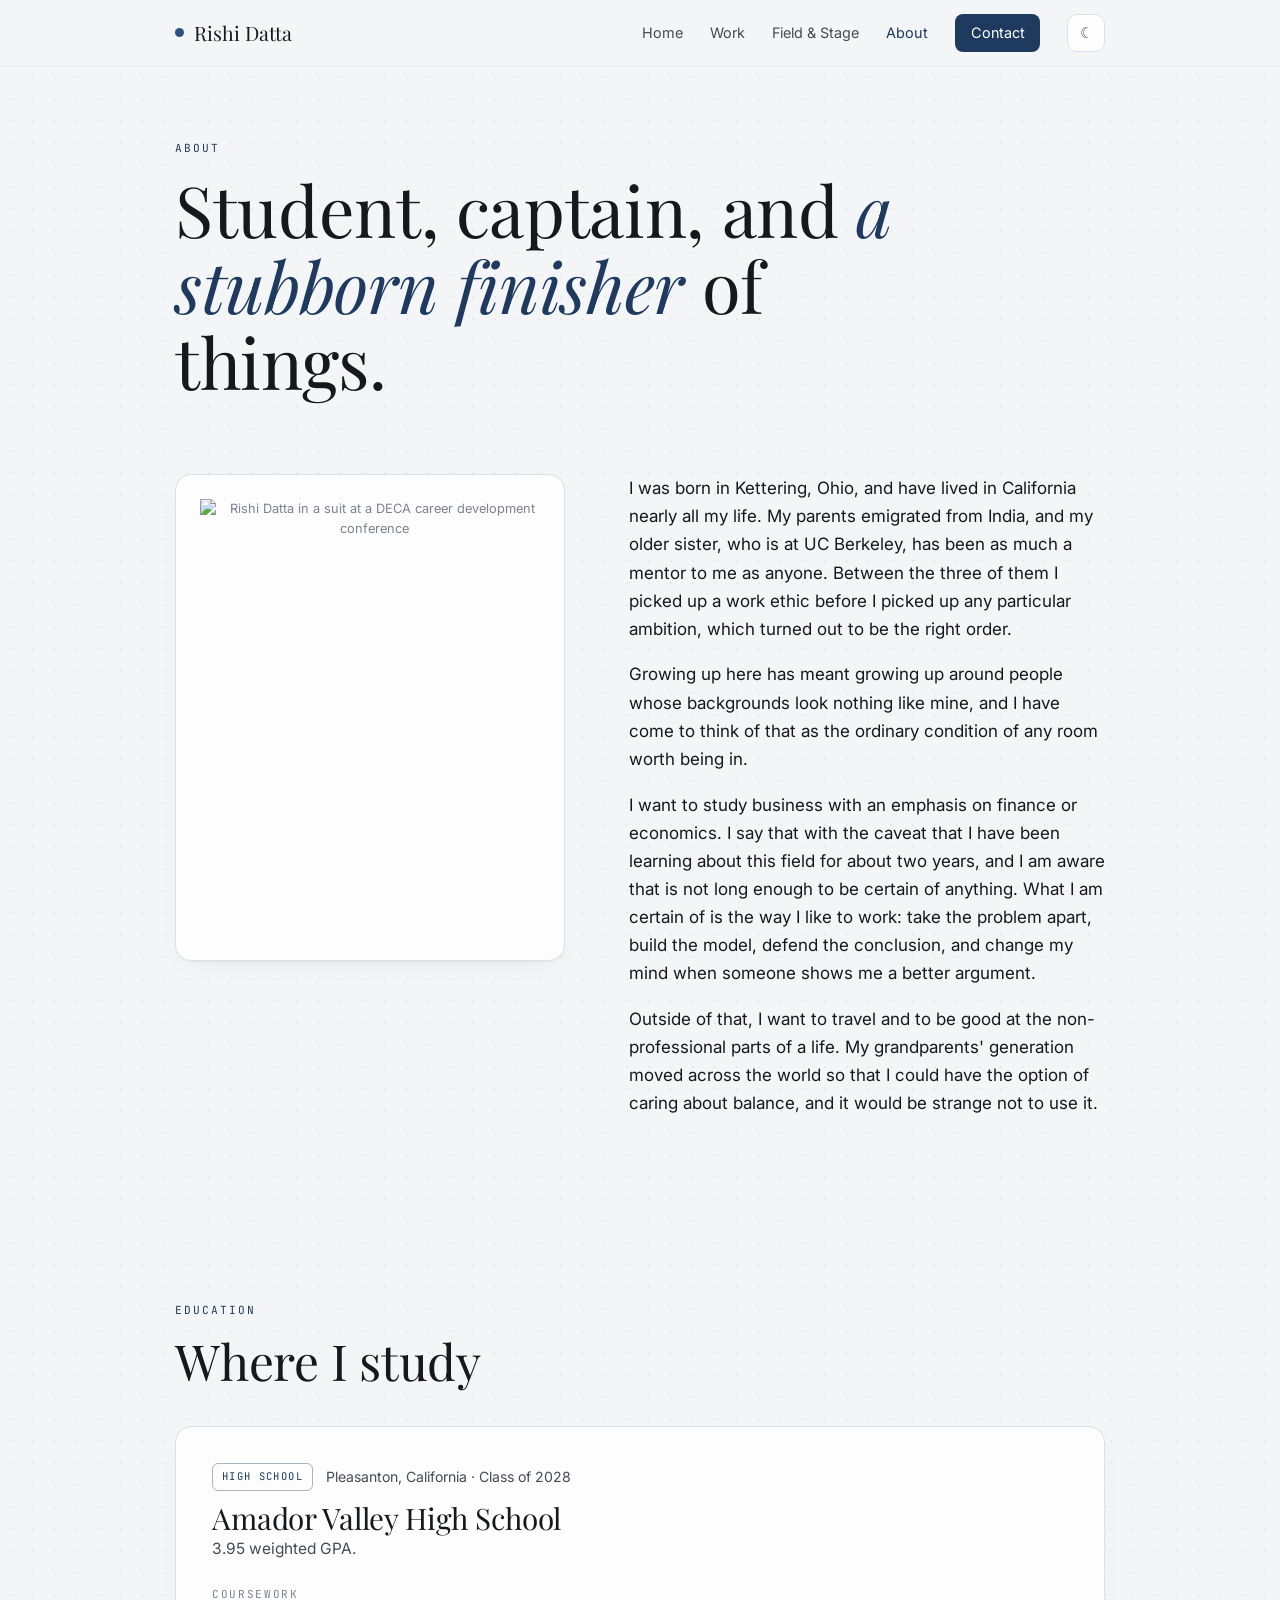
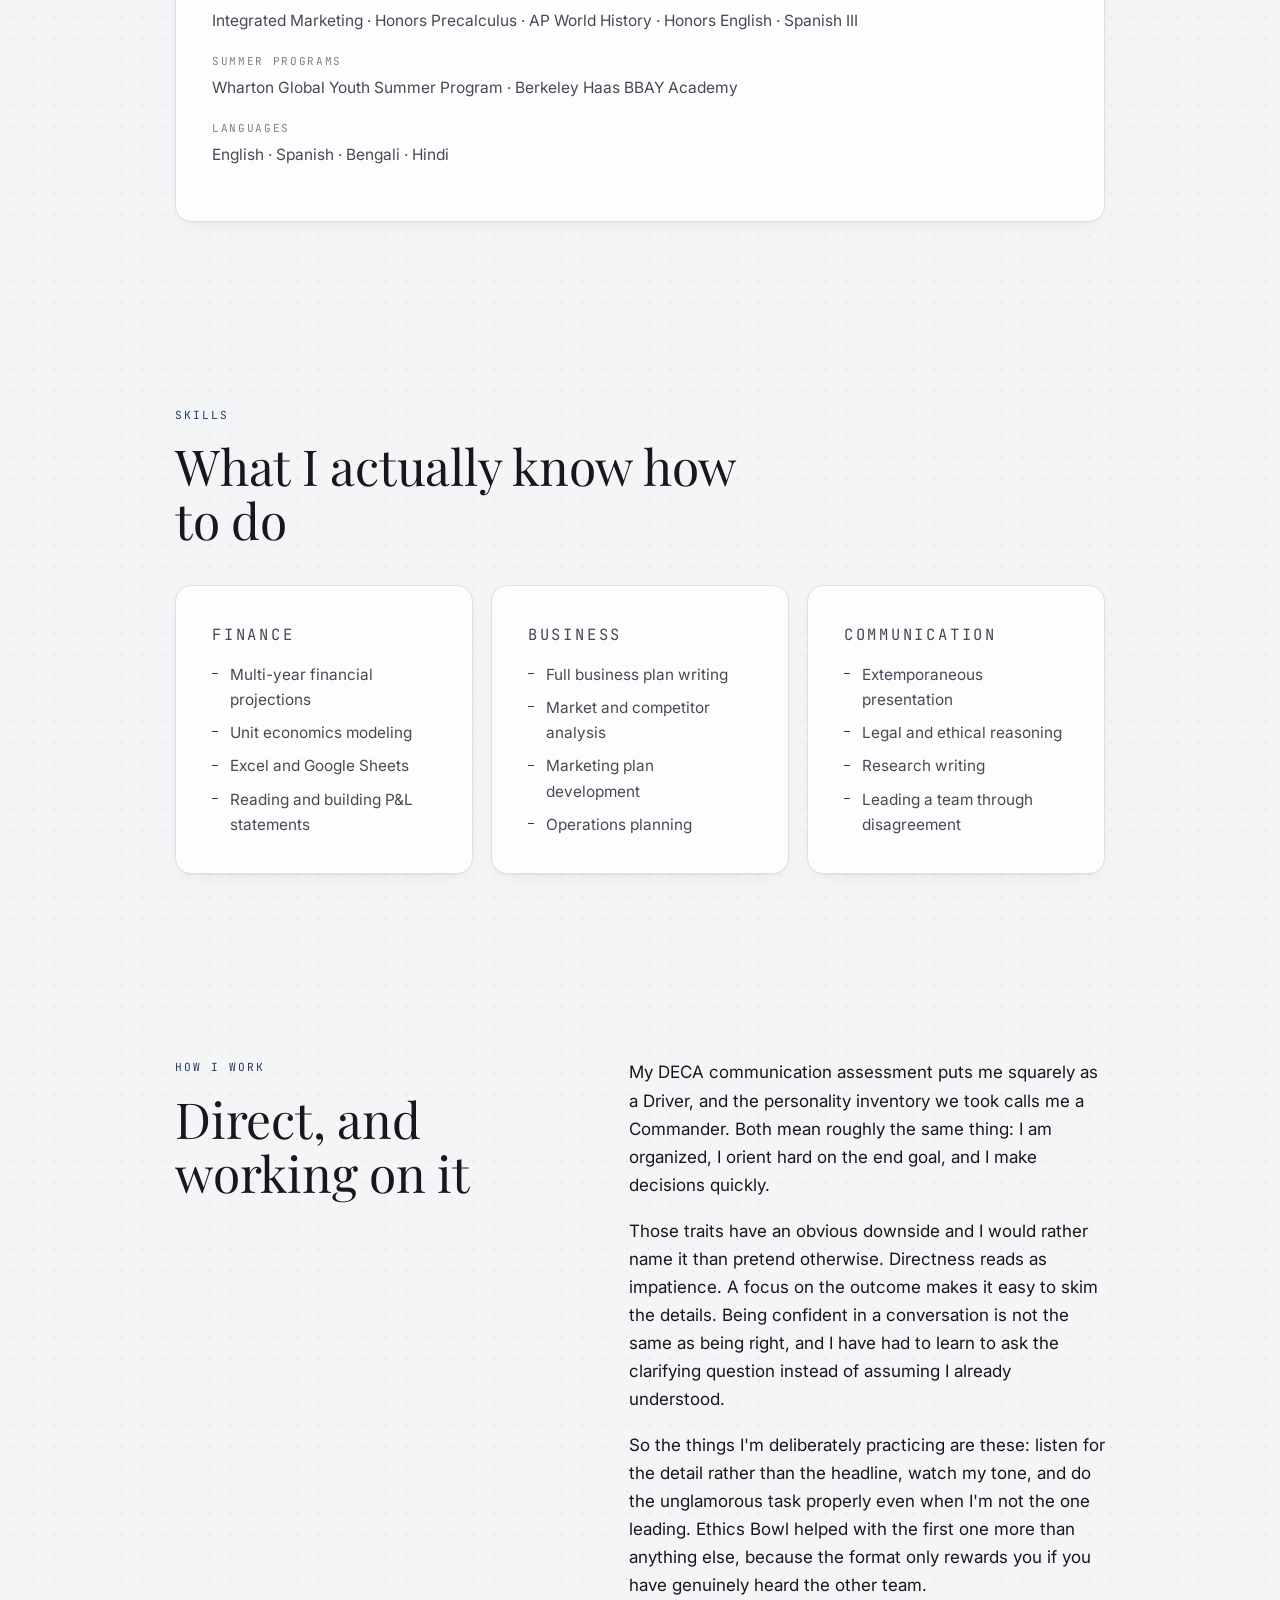
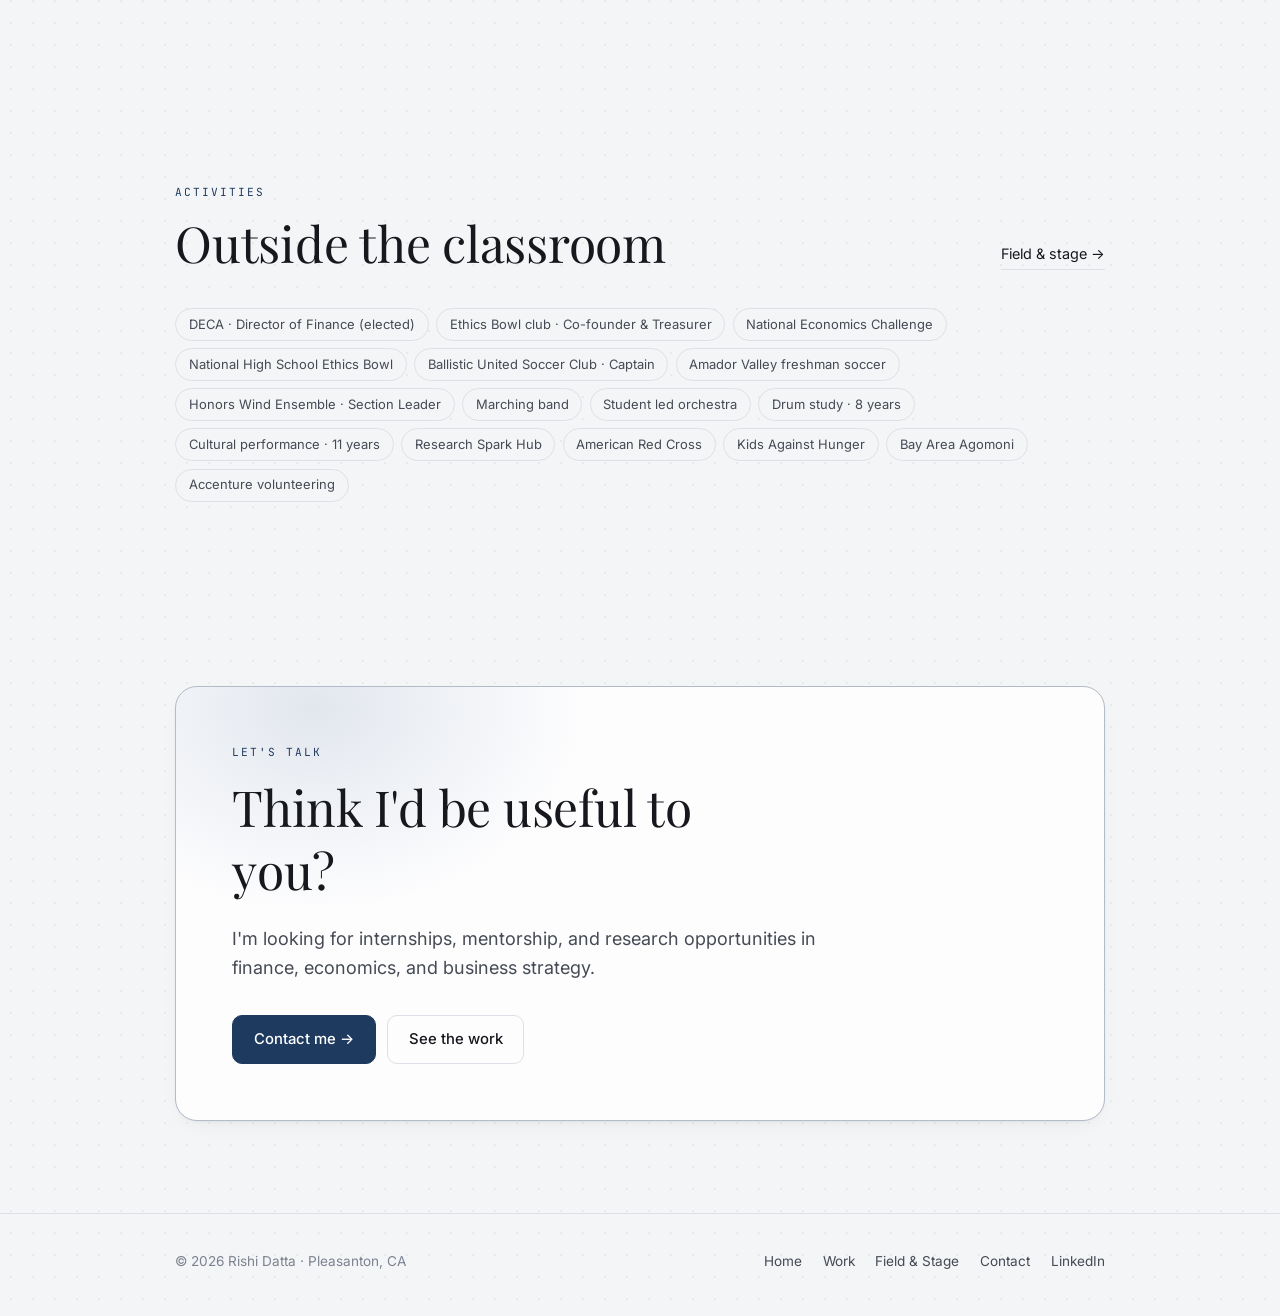
==== commit 13d1115a: "Add files via upload" ====
--- a/about.html
+++ b/about.html
@@ -38,7 +38,7 @@
 <section class="section" style="padding-top:1rem">
   <div class="wrap split">
     <div class="portrait">
-      <span>Drop a photo in as<br><strong>assets/portrait.jpg</strong><br>and it appears here</span>
+      <img src="assets/deca.jpg" alt="Rishi Datta in a suit at a DECA career development conference" width="900" height="1125">
     </div>
     <div class="measure">
       <p>
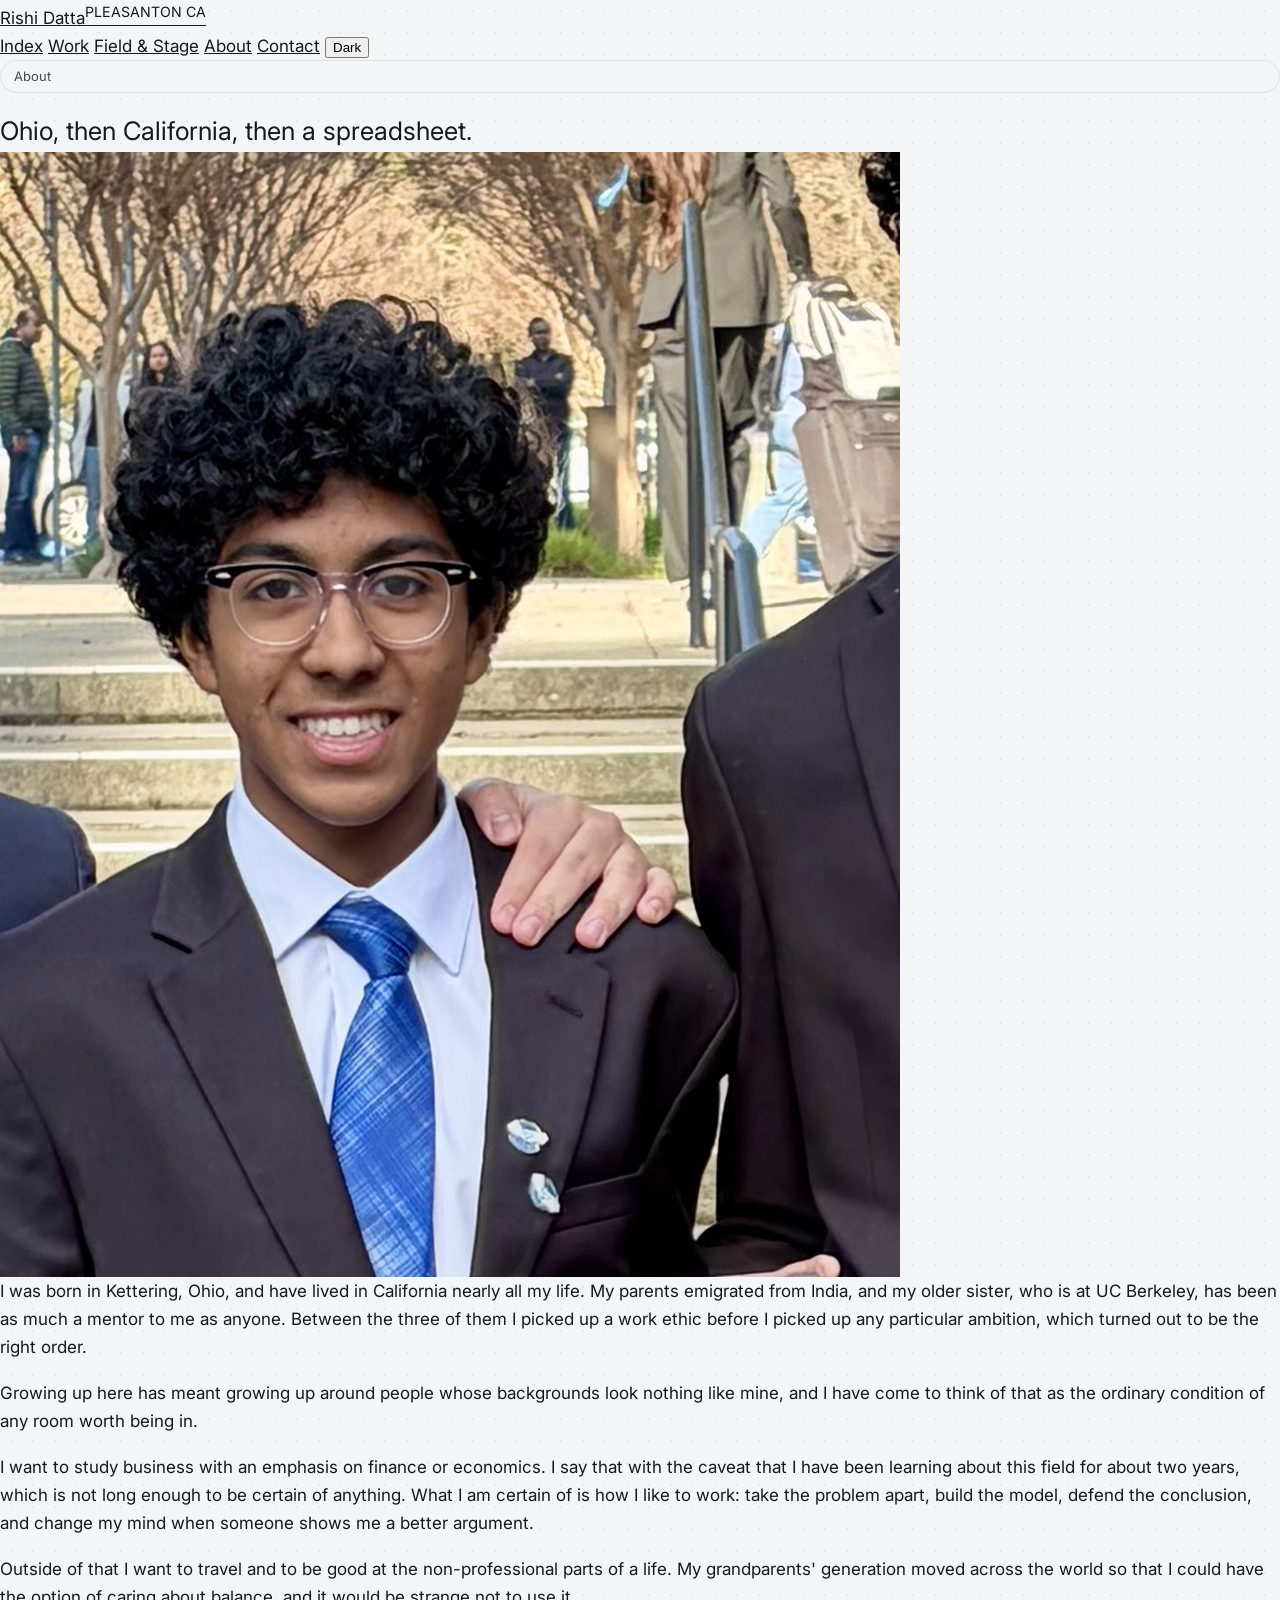
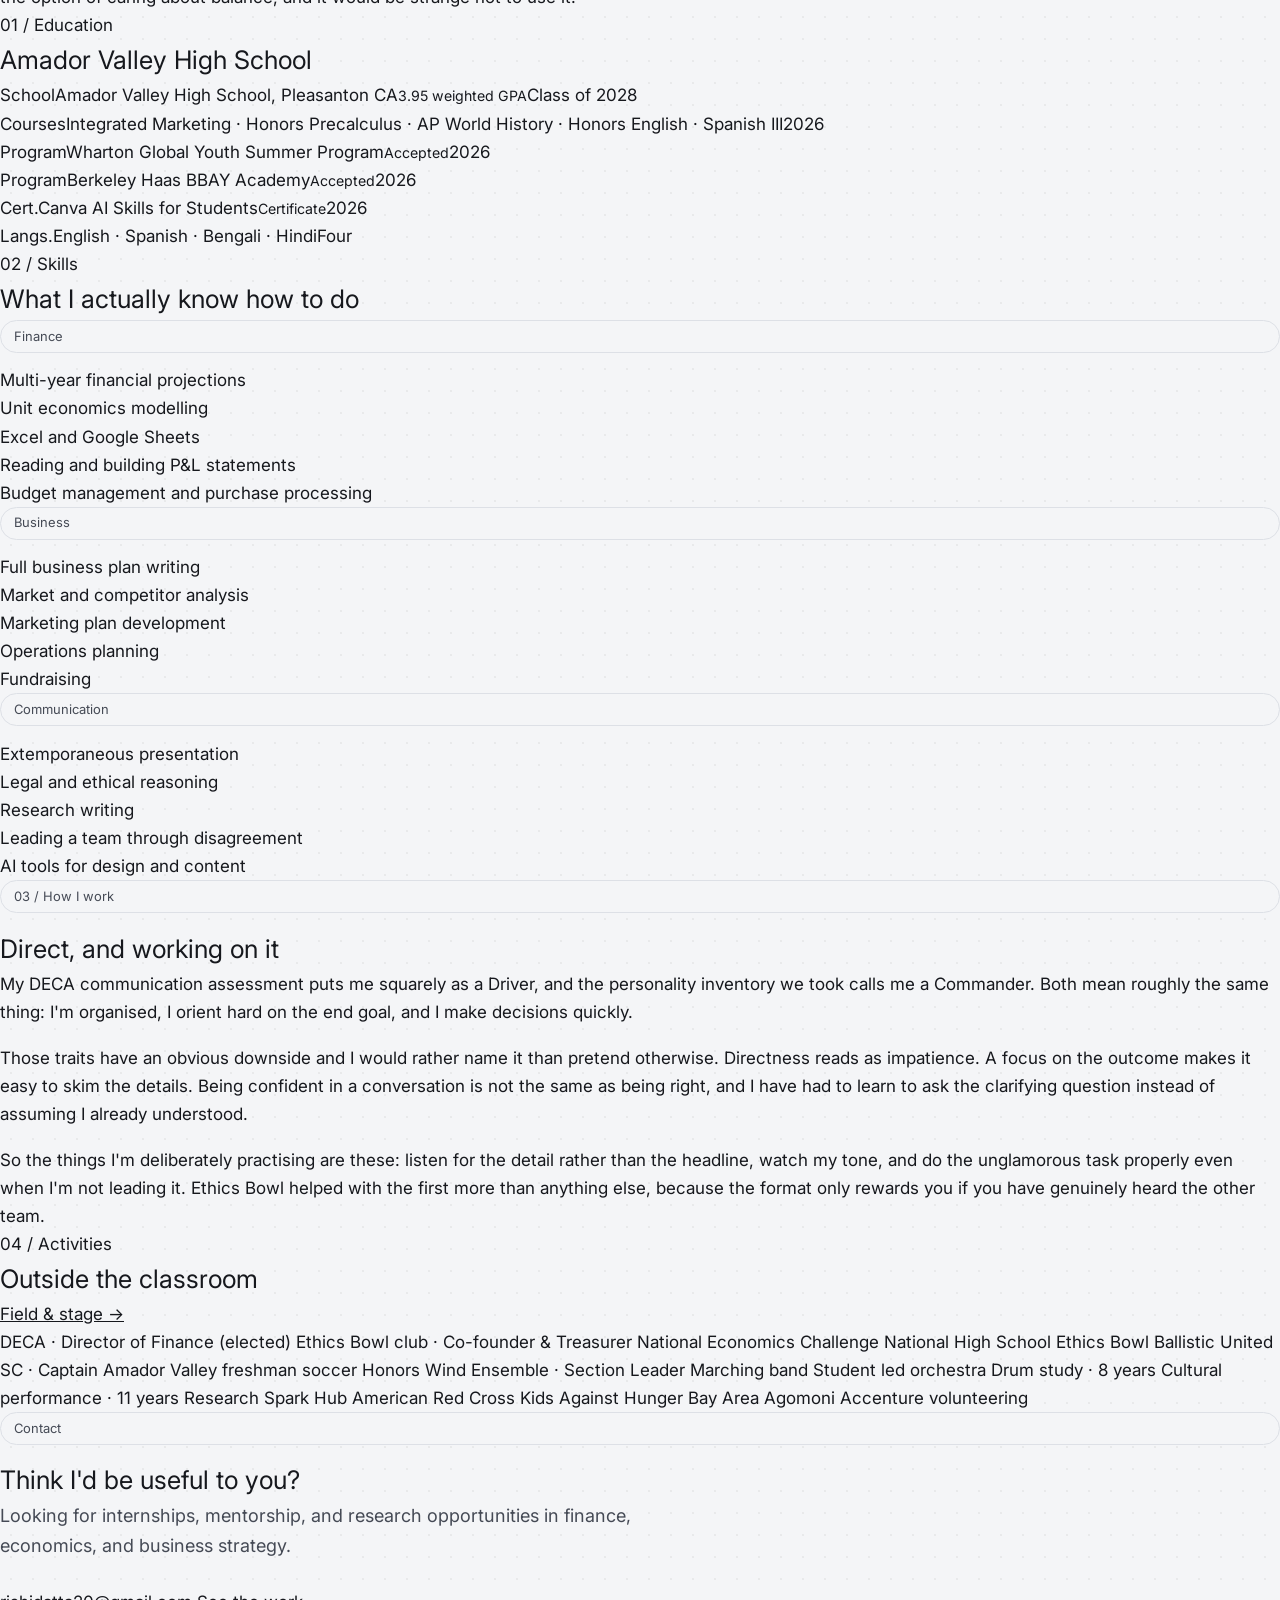
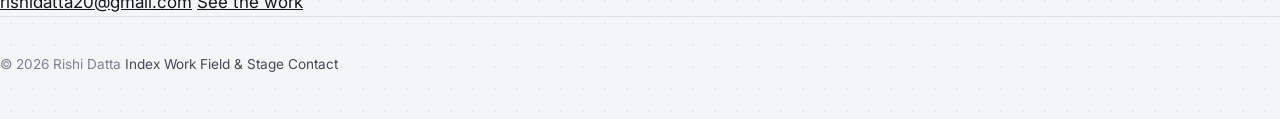
==== commit d688ab60: "Add files via upload" ====
--- a/about.html
+++ b/about.html
@@ -4,64 +4,65 @@
 <meta charset="utf-8">
 <meta name="viewport" content="width=device-width, initial-scale=1">
 <title>About — Rishi Datta</title>
-<meta name="description" content="About Rishi Datta: student at Amador Valley High School in Pleasanton, California. Education, skills, languages, activities, and how he works.">
-<meta name="theme-color" content="#f4f5f7">
+<meta name="description" content="About Rishi Datta: Amador Valley High School class of 2028, Pleasanton California. Education, skills, certifications, languages, and activities.">
+<meta name="theme-color" content="#f2f3f6">
 <link rel="preconnect" href="https://fonts.googleapis.com">
 <link rel="preconnect" href="https://fonts.gstatic.com" crossorigin>
-<link href="https://fonts.googleapis.com/css2?family=Playfair+Display:ital,wght@0,400;0,500;1,400&family=Inter:wght@400;500&family=JetBrains+Mono:wght@400;500&display=swap" rel="stylesheet">
+<link href="https://fonts.googleapis.com/css2?family=Fraunces:ital,opsz,wght@0,9..144,400;0,9..144,500;1,9..144,400&family=Inter:wght@400;500&family=IBM+Plex+Mono:wght@400;500&display=swap" rel="stylesheet">
 <link rel="stylesheet" href="assets/style.css">
 <script src="assets/site.js"></script>
 </head>
 <body>
 
-<nav class="nav">
-  <div class="wrap nav-inner">
-    <a class="brand" href="index.html">Rishi Datta</a>
-    <div class="nav-links">
-      <a href="index.html">Home</a>
+<header class="mast">
+  <div class="shell mast-in">
+    <a class="wordmark" href="index.html">Rishi Datta<sup>PLEASANTON CA</sup></a>
+    <nav>
+      <a href="index.html">Index</a>
       <a href="work.html">Work</a>
       <a href="leadership.html">Field &amp; Stage</a>
       <a href="about.html" aria-current="page">About</a>
-      <a class="pill" href="contact.html">Contact</a>
-      <button class="toggle" type="button" aria-label="Switch to dark mode">☾</button>
-    </div>
-  </div>
-</nav>
-
-<header class="page-head">
-  <div class="wrap">
-    <p class="eyebrow">About</p>
-    <h1 class="display">Student, captain, and <em class="hl">a stubborn finisher</em> of things.</h1>
+      <a href="contact.html">Contact</a>
+      <button class="themer" type="button">Dark</button>
+    </nav>
   </div>
 </header>
 
-<section class="section" style="padding-top:1rem">
-  <div class="wrap split">
-    <div class="portrait">
-      <img src="assets/deca.jpg" alt="Rishi Datta in a suit at a DECA career development conference" width="900" height="1125">
-    </div>
-    <div class="measure">
+<section class="opener">
+  <div class="shell">
+    <p class="tag" style="margin-bottom:1.1rem">About</p>
+    <h1 class="d1">Ohio, then California, then <span class="navy ital">a spreadsheet</span>.</h1>
+  </div>
+</section>
+
+<section class="band">
+  <div class="shell duet">
+    <div class="slot">
+      <div class="duo">
+        <img src="assets/deca.jpg" alt="Rishi Datta in a suit at a DECA career development conference" width="900" height="1125">
+      </div>
+    </div>
+    <div class="meas body">
       <p>
         I was born in Kettering, Ohio, and have lived in California nearly all my life. My
-        parents emigrated from India, and my older sister, who is at UC Berkeley, has been
-        as much a mentor to me as anyone. Between the three of them I picked up a work
-        ethic before I picked up any particular ambition, which turned out to be the right
-        order.
-      </p>
-      <p>
-        Growing up here has meant growing up around people whose backgrounds look nothing
-        like mine, and I have come to think of that as the ordinary condition of any room
-        worth being in.
-      </p>
-      <p>
-        I want to study business with an emphasis on finance or economics. I say that with
-        the caveat that I have been learning about this field for about two years, and I am
-        aware that is not long enough to be certain of anything. What I am certain of is
-        the way I like to work: take the problem apart, build the model, defend the
-        conclusion, and change my mind when someone shows me a better argument.
-      </p>
-      <p>
-        Outside of that, I want to travel and to be good at the non-professional parts of a
+        parents emigrated from India, and my older sister, who is at UC Berkeley, has been as
+        much a mentor to me as anyone. Between the three of them I picked up a work ethic
+        before I picked up any particular ambition, which turned out to be the right order.
+      </p>
+      <p>
+        Growing up here has meant growing up around people whose backgrounds look nothing like
+        mine, and I have come to think of that as the ordinary condition of any room worth
+        being in.
+      </p>
+      <p>
+        I want to study business with an emphasis on finance or economics. I say that with the
+        caveat that I have been learning about this field for about two years, which is not
+        long enough to be certain of anything. What I am certain of is how I like to work:
+        take the problem apart, build the model, defend the conclusion, and change my mind
+        when someone shows me a better argument.
+      </p>
+      <p>
+        Outside of that I want to travel and to be good at the non-professional parts of a
         life. My grandparents' generation moved across the world so that I could have the
         option of caring about balance, and it would be strange not to use it.
       </p>
@@ -69,168 +70,152 @@
   </div>
 </section>
 
-<section class="section">
-  <div class="wrap">
-    <div class="section-head">
+<section class="band" style="padding-top:0">
+  <div class="shell">
+    <div class="head">
+      <span class="idx">01 / Education</span>
+      <div class="hx"><h2 class="d2">Amador Valley High School</h2></div>
+    </div>
+
+    <div class="ledger">
+      <div class="lrow"><span class="k">School</span><span class="v">Amador Valley High School, Pleasanton CA<small>3.95 weighted GPA</small></span><span class="n">Class of 2028</span></div>
+      <div class="lrow"><span class="k">Courses</span><span class="v">Integrated Marketing &middot; Honors Precalculus &middot; AP World History &middot; Honors English &middot; Spanish III</span><span class="n">2026</span></div>
+      <div class="lrow"><span class="k">Program</span><span class="v">Wharton Global Youth Summer Program<small>Accepted</small></span><span class="n">2026</span></div>
+      <div class="lrow"><span class="k">Program</span><span class="v">Berkeley Haas BBAY Academy<small>Accepted</small></span><span class="n">2026</span></div>
+      <div class="lrow"><span class="k">Cert.</span><span class="v">Canva AI Skills for Students<small>Certificate</small></span><span class="n">2026</span></div>
+      <div class="lrow"><span class="k">Langs.</span><span class="v">English &middot; Spanish &middot; Bengali &middot; Hindi</span><span class="n">Four</span></div>
+    </div>
+  </div>
+</section>
+
+<section class="band" style="padding-top:0">
+  <div class="shell">
+    <div class="head">
+      <span class="idx">02 / Skills</span>
+      <div class="hx"><h2 class="d2">What I actually know how to do</h2></div>
+    </div>
+
+    <div class="trio">
       <div>
-        <p class="eyebrow">Education</p>
-        <h2 class="display">Where I study</h2>
-      </div>
-    </div>
-
-    <article class="card">
-      <div class="meta-row">
-        <span class="chip">High School</span>
-        <span class="meta">Pleasanton, California &middot; Class of 2028</span>
-      </div>
-      <h3 class="display">Amador Valley High School</h3>
-      <p>3.95 weighted GPA.</p>
-      <dl class="dl" style="margin-top:1.5rem">
-        <div>
-          <dt>Coursework</dt>
-          <dd>Integrated Marketing &middot; Honors Precalculus &middot; AP World History &middot; Honors English &middot; Spanish III</dd>
-        </div>
-        <div>
-          <dt>Summer programs</dt>
-          <dd>Wharton Global Youth Summer Program &middot; Berkeley Haas BBAY Academy</dd>
-        </div>
-        <div>
-          <dt>Languages</dt>
-          <dd>English &middot; Spanish &middot; Bengali &middot; Hindi</dd>
-        </div>
-      </dl>
-    </article>
-  </div>
-</section>
-
-<section class="section">
-  <div class="wrap">
-    <div class="section-head">
-      <div>
-        <p class="eyebrow">Skills</p>
-        <h2 class="display">What I actually know how to do</h2>
-      </div>
-    </div>
-
-    <div class="grid-3">
-      <article class="card">
-        <p class="eyebrow">Finance</p>
-        <ul class="bullets" style="margin-top:0">
+        <p class="tag" style="margin-bottom:.85rem">Finance</p>
+        <ul class="notes" style="margin-top:0">
           <li>Multi-year financial projections</li>
-          <li>Unit economics modeling</li>
+          <li>Unit economics modelling</li>
           <li>Excel and Google Sheets</li>
           <li>Reading and building P&amp;L statements</li>
+          <li>Budget management and purchase processing</li>
         </ul>
-      </article>
-      <article class="card">
-        <p class="eyebrow">Business</p>
-        <ul class="bullets" style="margin-top:0">
+      </div>
+      <div>
+        <p class="tag" style="margin-bottom:.85rem">Business</p>
+        <ul class="notes" style="margin-top:0">
           <li>Full business plan writing</li>
           <li>Market and competitor analysis</li>
           <li>Marketing plan development</li>
           <li>Operations planning</li>
+          <li>Fundraising</li>
         </ul>
-      </article>
-      <article class="card">
-        <p class="eyebrow">Communication</p>
-        <ul class="bullets" style="margin-top:0">
+      </div>
+      <div>
+        <p class="tag" style="margin-bottom:.85rem">Communication</p>
+        <ul class="notes" style="margin-top:0">
           <li>Extemporaneous presentation</li>
           <li>Legal and ethical reasoning</li>
           <li>Research writing</li>
           <li>Leading a team through disagreement</li>
+          <li>AI tools for design and content</li>
         </ul>
-      </article>
-    </div>
-  </div>
-</section>
-
-<section class="section">
-  <div class="wrap split">
+      </div>
+    </div>
+  </div>
+</section>
+
+<section class="band" style="padding-top:0">
+  <div class="shell duet">
     <div>
-      <p class="eyebrow">How I work</p>
-      <h2 class="display">Direct, and working on it</h2>
-    </div>
-    <div class="measure">
+      <p class="tag" style="margin-bottom:.9rem">03 / How I work</p>
+      <h2 class="d2">Direct, and working on it</h2>
+    </div>
+    <div class="meas body">
       <p>
         My DECA communication assessment puts me squarely as a Driver, and the personality
-        inventory we took calls me a Commander. Both mean roughly the same thing: I am
-        organized, I orient hard on the end goal, and I make decisions quickly.
+        inventory we took calls me a Commander. Both mean roughly the same thing: I'm
+        organised, I orient hard on the end goal, and I make decisions quickly.
       </p>
       <p>
         Those traits have an obvious downside and I would rather name it than pretend
         otherwise. Directness reads as impatience. A focus on the outcome makes it easy to
         skim the details. Being confident in a conversation is not the same as being right,
-        and I have had to learn to ask the clarifying question instead of assuming I
-        already understood.
-      </p>
-      <p>
-        So the things I'm deliberately practicing are these: listen for the detail rather
-        than the headline, watch my tone, and do the unglamorous task properly even when
-        I'm not the one leading. Ethics Bowl helped with the first one more than anything
-        else, because the format only rewards you if you have genuinely heard the other
-        team.
-      </p>
-    </div>
-  </div>
-</section>
-
-<section class="section">
-  <div class="wrap">
-    <div class="section-head">
-      <div>
-        <p class="eyebrow">Activities</p>
-        <h2 class="display">Outside the classroom</h2>
-      </div>
-      <a class="textlink" href="leadership.html">Field &amp; stage &rarr;</a>
-    </div>
-
-    <div class="tags">
-      <span class="tag">DECA &middot; Director of Finance (elected)</span>
-      <span class="tag">Ethics Bowl club &middot; Co-founder &amp; Treasurer</span>
-      <span class="tag">National Economics Challenge</span>
-      <span class="tag">National High School Ethics Bowl</span>
-      <span class="tag">Ballistic United Soccer Club &middot; Captain</span>
-      <span class="tag">Amador Valley freshman soccer</span>
-      <span class="tag">Honors Wind Ensemble &middot; Section Leader</span>
-      <span class="tag">Marching band</span>
-      <span class="tag">Student led orchestra</span>
-      <span class="tag">Drum study &middot; 8 years</span>
-      <span class="tag">Cultural performance &middot; 11 years</span>
-      <span class="tag">Research Spark Hub</span>
-      <span class="tag">American Red Cross</span>
-      <span class="tag">Kids Against Hunger</span>
-      <span class="tag">Bay Area Agomoni</span>
-      <span class="tag">Accenture volunteering</span>
-    </div>
-  </div>
-</section>
-
-<section class="section">
-  <div class="wrap">
-    <div class="cta-card">
-      <p class="eyebrow">Let's talk</p>
-      <h2 class="display">Think I'd be useful to you?</h2>
-      <p class="lede" style="margin-top:1.4rem">
-        I'm looking for internships, mentorship, and research opportunities in finance,
+        and I have had to learn to ask the clarifying question instead of assuming I already
+        understood.
+      </p>
+      <p>
+        So the things I'm deliberately practising are these: listen for the detail rather than
+        the headline, watch my tone, and do the unglamorous task properly even when I'm not
+        leading it. Ethics Bowl helped with the first more than anything else, because the
+        format only rewards you if you have genuinely heard the other team.
+      </p>
+    </div>
+  </div>
+</section>
+
+<section class="band" style="padding-top:0">
+  <div class="shell">
+    <div class="head">
+      <span class="idx">04 / Activities</span>
+      <div class="hx">
+        <h2 class="d2">Outside the classroom</h2>
+        <a class="more" href="leadership.html">Field &amp; stage →</a>
+      </div>
+    </div>
+    <div class="keys">
+      <span class="key">DECA · Director of Finance (elected)</span>
+      <span class="key">Ethics Bowl club · Co-founder &amp; Treasurer</span>
+      <span class="key">National Economics Challenge</span>
+      <span class="key">National High School Ethics Bowl</span>
+      <span class="key">Ballistic United SC · Captain</span>
+      <span class="key">Amador Valley freshman soccer</span>
+      <span class="key">Honors Wind Ensemble · Section Leader</span>
+      <span class="key">Marching band</span>
+      <span class="key">Student led orchestra</span>
+      <span class="key">Drum study · 8 years</span>
+      <span class="key">Cultural performance · 11 years</span>
+      <span class="key">Research Spark Hub</span>
+      <span class="key">American Red Cross</span>
+      <span class="key">Kids Against Hunger</span>
+      <span class="key">Bay Area Agomoni</span>
+      <span class="key">Accenture volunteering</span>
+    </div>
+  </div>
+</section>
+
+<section class="close">
+  <div class="shell duet">
+    <div>
+      <p class="tag" style="margin-bottom:.9rem">Contact</p>
+      <h2 class="d2">Think I'd be useful to you?</h2>
+    </div>
+    <div>
+      <p class="lede" style="margin-bottom:1.75rem">
+        Looking for internships, mentorship, and research opportunities in finance,
         economics, and business strategy.
       </p>
-      <div class="actions">
-        <a class="btn" href="contact.html">Contact me &rarr;</a>
-        <a class="btn ghost" href="work.html">See the work</a>
+      <div class="acts">
+        <a class="lnk" href="mailto:rishidatta20@gmail.com">rishidatta20@gmail.com</a>
+        <a class="lnk quiet" href="work.html">See the work</a>
       </div>
     </div>
   </div>
 </section>
 
 <footer class="foot">
-  <div class="wrap foot-inner">
-    <span>&copy; 2026 Rishi Datta &middot; Pleasanton, CA</span>
-    <span class="foot-links">
-      <a href="index.html">Home</a>
+  <div class="shell foot-in">
+    <span>© 2026 Rishi Datta</span>
+    <span class="foot-nav">
+      <a href="index.html">Index</a>
       <a href="work.html">Work</a>
       <a href="leadership.html">Field &amp; Stage</a>
       <a href="contact.html">Contact</a>
-      <a href="https://www.linkedin.com/in/rishi-datta1" target="_blank" rel="noopener">LinkedIn</a>
     </span>
   </div>
 </footer>
--- a/assets/style.css
+++ b/assets/style.css
@@ -274,7 +274,8 @@
 
 .meta { font-size: .88rem; color: var(--ink-soft); }
 
-.work h3.display { margin-bottom: .55rem; }
+.card h3.display { margin-bottom: .55rem; }
+.card .meta-row + h3.display { margin-top: .1rem; }
 
 .card p { color: var(--ink-soft); font-size: .97rem; }
 
@@ -412,3 +413,21 @@
   .section { padding-block: 1rem; }
   .card { box-shadow: none; break-inside: avoid; }
 }
+
+/* --- figures -------------------------------------------------------------- */
+
+figure.shot {
+  margin: 0 0 1.1rem;
+  border: 1px solid var(--line);
+  border-radius: var(--r);
+  overflow: hidden;
+  background: var(--card);
+  box-shadow: var(--shadow);
+}
+figure.shot img { width: 100%; height: auto; display: block; }
+figure.shot figcaption {
+  font-size: .82rem;
+  color: var(--muted);
+  padding: .85rem 1.1rem;
+  border-top: 1px solid var(--line-soft);
+}
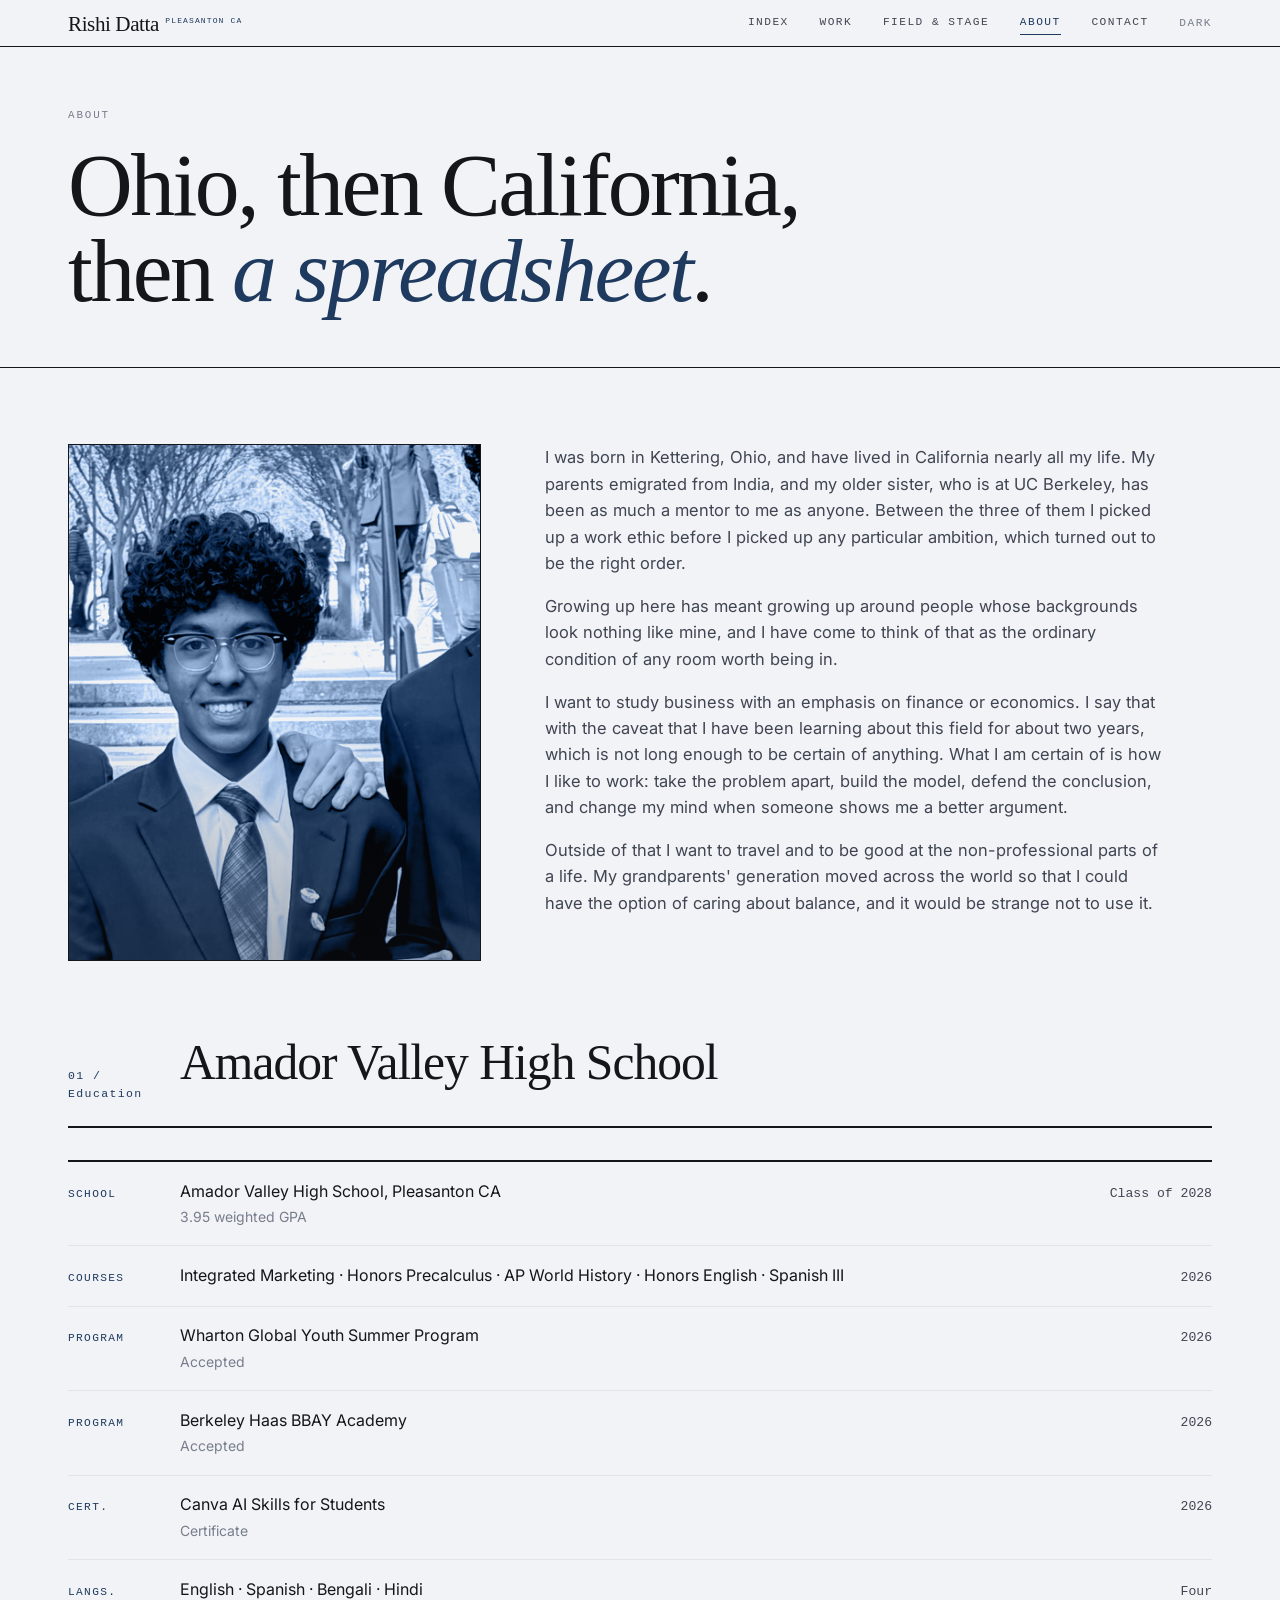
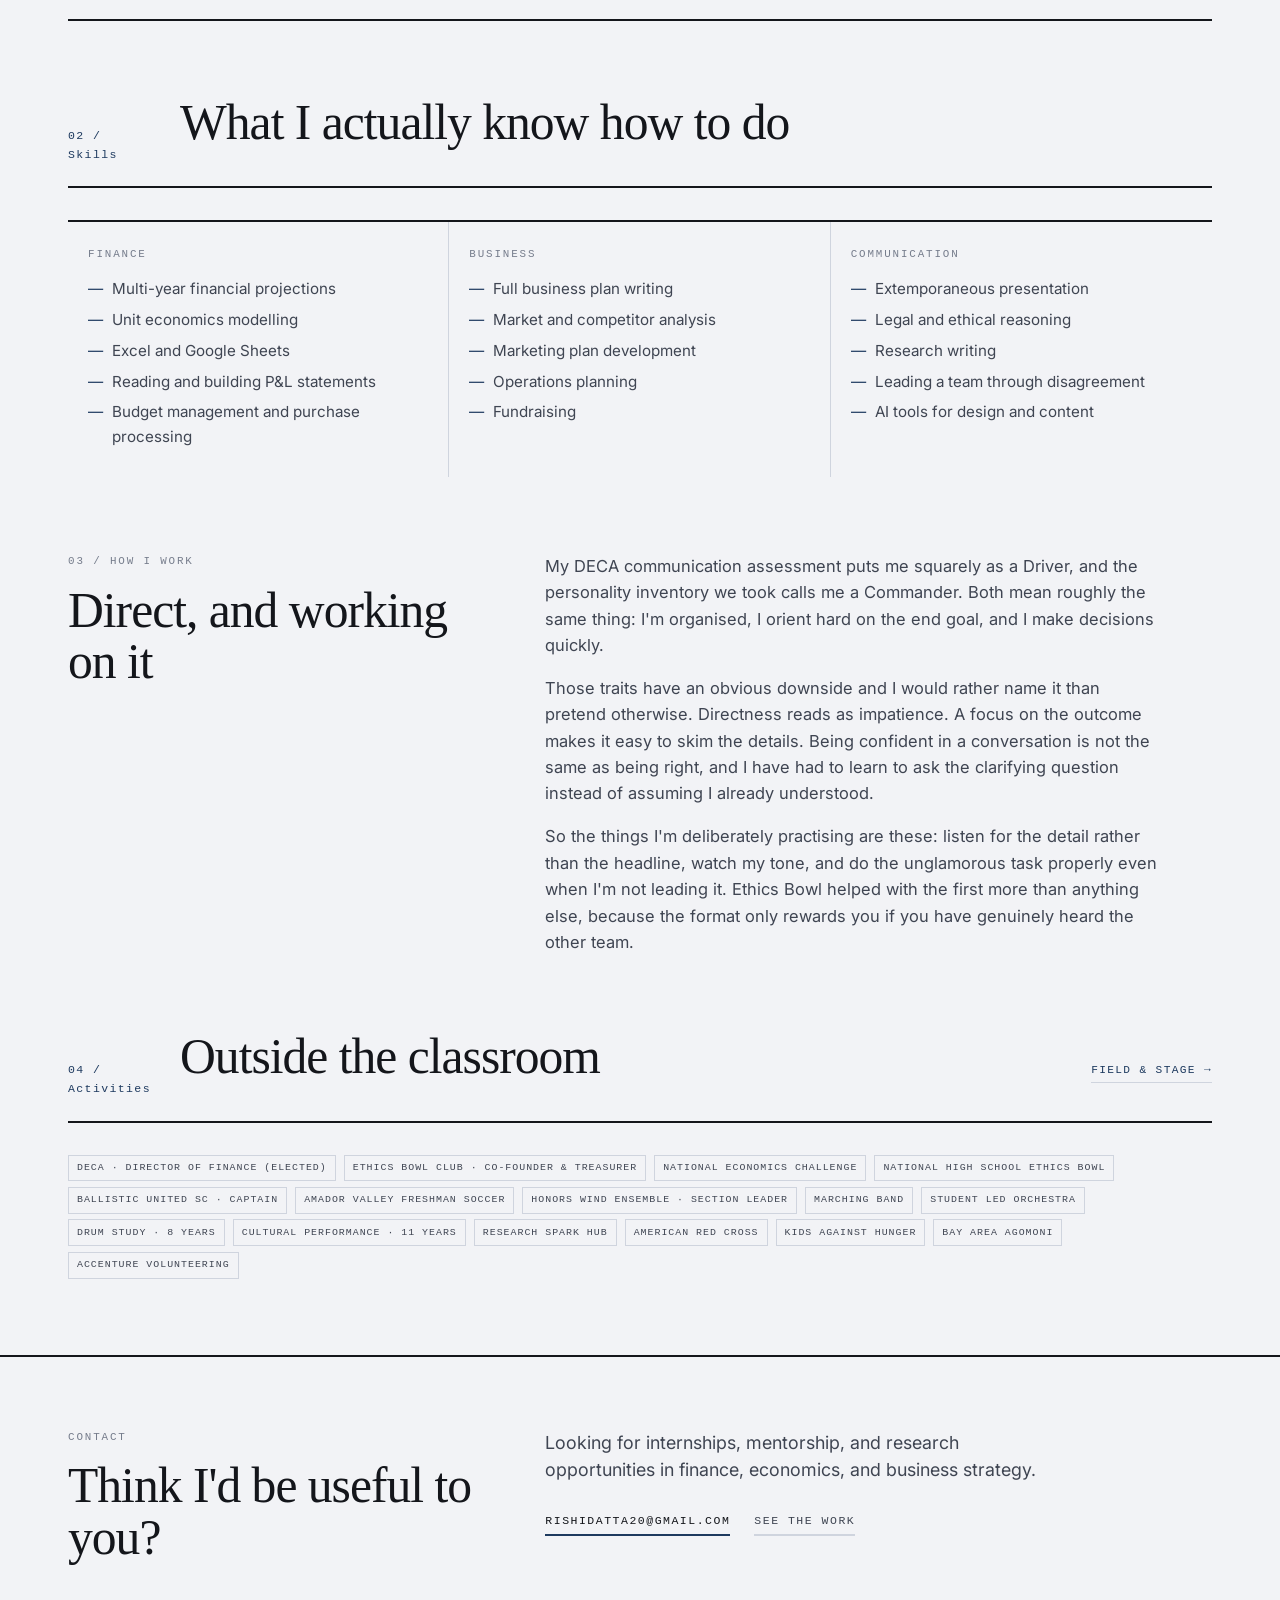
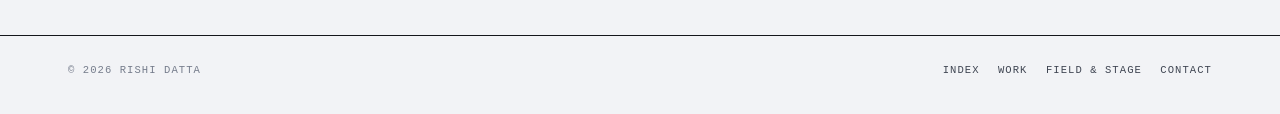
==== commit c906a9ee: "Add files via upload" ====
--- a/about.html
+++ b/about.html
@@ -8,7 +8,7 @@
 <meta name="theme-color" content="#f2f3f6">
 <link rel="preconnect" href="https://fonts.googleapis.com">
 <link rel="preconnect" href="https://fonts.gstatic.com" crossorigin>
-<link href="https://fonts.googleapis.com/css2?family=Fraunces:ital,opsz,wght@0,9..144,400;0,9..144,500;1,9..144,400&family=Inter:wght@400;500&family=IBM+Plex+Mono:wght@400;500&display=swap" rel="stylesheet">
+<link href="https://fonts.googleapis.com/css2?family=Space+Grotesk:wght@500;700&family=Inter:wght@400;500&family=JetBrains+Mono:wght@400;500&display=swap" rel="stylesheet">
 <link rel="stylesheet" href="assets/style.css">
 <script src="assets/site.js"></script>
 </head>
--- a/assets/style.css
+++ b/assets/style.css
@@ -1,43 +1,37 @@
 /* ==========================================================================
    Rishi Datta — personal site
+   Editorial ledger: hairline rules, index numerals, tabular figures.
    ========================================================================== */
 
 :root {
-  --bg:        #f4f5f7;
-  --card:      #fdfdfe;
-  --ink:       #16181d;
-  --ink-soft:  #454a55;
-  --muted:     #7c8290;
-  --line:      #dde0e6;
-  --line-soft: #e8eaef;
-  --accent:    #1e3a5f;
-  --accent-br: #2c5282;
-  --glow:      rgba(44, 82, 130, 0.13);
-  --dot:       rgba(22, 24, 29, 0.055);
-  --shadow:    0 1px 2px rgba(22,24,29,.04), 0 8px 24px -12px rgba(22,24,29,.10);
-
-  --serif: "Playfair Display", "Iowan Old Style", Georgia, "Times New Roman", serif;
+  --paper:     #f2f3f6;
+  --paper-2:   #e9ebf0;
+  --ink:       #14161b;
+  --ink-2:     #3f4552;
+  --ink-3:     #767d8c;
+  --navy:      #1e3a5f;
+  --navy-lt:   #2f5686;
+  --rule:      #cfd4de;
+  --rule-2:    #dfe3ea;
+
+  --serif: "Fraunces", "Iowan Old Style", Georgia, serif;
   --sans:  "Inter", -apple-system, BlinkMacSystemFont, "Segoe UI", Helvetica, Arial, sans-serif;
-  --mono:  "JetBrains Mono", ui-monospace, SFMono-Regular, "SF Mono", Menlo, monospace;
-
-  --wrap: 1010px;
-  --gut:  clamp(1.25rem, 5vw, 2.5rem);
-  --r:    16px;
+  --mono:  "IBM Plex Mono", ui-monospace, SFMono-Regular, Menlo, monospace;
+
+  --pad:   clamp(1.15rem, 4vw, 3rem);
+  --max:   1240px;
 }
 
 html[data-theme="dark"] {
-  --bg:        #0f1319;
-  --card:      #171c24;
-  --ink:       #eceef2;
-  --ink-soft:  #b6bcc8;
-  --muted:     #838b99;
-  --line:      #272e39;
-  --line-soft: #1f252e;
-  --accent:    #7fa8d9;
-  --accent-br: #9dbde6;
-  --glow:      rgba(127, 168, 217, 0.11);
-  --dot:       rgba(236, 238, 242, 0.05);
-  --shadow:    0 1px 2px rgba(0,0,0,.35), 0 8px 24px -12px rgba(0,0,0,.55);
+  --paper:   #0d1016;
+  --paper-2: #141821;
+  --ink:     #edeff3;
+  --ink-2:   #b3b9c6;
+  --ink-3:   #79808f;
+  --navy:    #7ea6d8;
+  --navy-lt: #a2c1e8;
+  --rule:    #262c38;
+  --rule-2:  #1d222c;
 }
 
 /* --- base ----------------------------------------------------------------- */
@@ -47,359 +41,354 @@
 
 body {
   margin: 0;
-  background-color: var(--bg);
-  background-image: radial-gradient(var(--dot) 1px, transparent 1px);
-  background-size: 22px 22px;
+  background: var(--paper);
   color: var(--ink);
   font-family: var(--sans);
-  font-size: 17px;
-  line-height: 1.65;
+  font-size: 16.5px;
+  line-height: 1.6;
+  font-feature-settings: "kern", "liga";
   -webkit-font-smoothing: antialiased;
-  text-rendering: optimizeLegibility;
-  transition: background-color .25s ease, color .25s ease;
 }
 
 img { max-width: 100%; display: block; }
 a { color: inherit; }
-h1, h2, h3, h4 { margin: 0; font-weight: 400; }
-p { margin: 0 0 1.05em; }
+h1,h2,h3,h4 { margin: 0; font-weight: 400; }
+p { margin: 0 0 1em; }
 p:last-child { margin-bottom: 0; }
 ul { margin: 0; padding: 0; list-style: none; }
 
-/* --- layout --------------------------------------------------------------- */
-
-.wrap { width: 100%; max-width: var(--wrap); margin: 0 auto; padding-inline: var(--gut); }
-
-.section { padding-block: clamp(3.25rem, 8vw, 5.75rem); }
-
-.section-head {
-  display: flex;
-  align-items: flex-end;
-  justify-content: space-between;
-  gap: 1.5rem;
+.shell { max-width: var(--max); margin: 0 auto; padding-inline: var(--pad); }
+
+/* --- type ----------------------------------------------------------------- */
+
+.serif  { font-family: var(--serif); font-weight: 400; letter-spacing: -0.012em; }
+.d1     { font-family: var(--serif); font-size: clamp(2.7rem, 7.5vw, 5.6rem); line-height: .96; letter-spacing: -0.028em; }
+.d2     { font-family: var(--serif); font-size: clamp(1.9rem, 4.2vw, 3.1rem); line-height: 1.04; letter-spacing: -0.02em; }
+.d3     { font-family: var(--serif); font-size: clamp(1.25rem, 2.2vw, 1.62rem); line-height: 1.16; letter-spacing: -0.012em; }
+
+.navy { color: var(--navy); }
+.ital { font-style: italic; }
+
+.tag {
+  font-family: var(--mono);
+  font-size: .68rem;
+  letter-spacing: .17em;
+  text-transform: uppercase;
+  color: var(--ink-3);
+}
+
+.lede { font-size: clamp(1.02rem, 1.4vw, 1.15rem); line-height: 1.55; color: var(--ink-2); max-width: 46ch; }
+.body { color: var(--ink-2); }
+.meas { max-width: 62ch; }
+.dim  { color: var(--ink-3); }
+
+/* --- rules ---------------------------------------------------------------- */
+
+.rule      { border-top: 1px solid var(--rule); }
+.rule-soft { border-top: 1px solid var(--rule-2); }
+.rule-ink  { border-top: 2px solid var(--ink); }
+
+/* --- masthead ------------------------------------------------------------- */
+
+.mast {
+  position: sticky; top: 0; z-index: 40;
+  background: var(--paper);
+  border-bottom: 1px solid var(--ink);
+}
+
+.mast-in {
+  display: flex; align-items: flex-end; justify-content: space-between;
+  gap: 1.25rem; padding-block: .85rem .7rem; flex-wrap: wrap;
+}
+
+.wordmark {
+  font-family: var(--serif);
+  font-size: 1.32rem;
+  letter-spacing: -0.02em;
+  text-decoration: none;
+  line-height: 1;
+}
+.wordmark sup {
+  font-family: var(--mono); font-size: .5rem; letter-spacing: .14em;
+  color: var(--navy); vertical-align: super; margin-left: .4rem;
+}
+
+.mast nav { display: flex; gap: clamp(.9rem, 2.4vw, 2rem); flex-wrap: wrap; align-items: center; }
+.mast nav a {
+  font-family: var(--mono); font-size: .7rem; letter-spacing: .13em;
+  text-transform: uppercase; color: var(--ink-2); text-decoration: none;
+  padding-bottom: 2px; border-bottom: 1px solid transparent;
+}
+.mast nav a:hover { color: var(--ink); border-bottom-color: var(--ink); }
+.mast nav a[aria-current="page"] { color: var(--navy); border-bottom-color: var(--navy); }
+
+.themer {
+  font-family: var(--mono); font-size: .7rem; letter-spacing: .13em;
+  text-transform: uppercase; color: var(--ink-3);
+  background: none; border: 0; cursor: pointer; padding: 0 0 2px;
+  border-bottom: 1px solid transparent;
+}
+.themer:hover { color: var(--ink); border-bottom-color: var(--ink); }
+
+/* --- section scaffolding -------------------------------------------------- */
+
+.band { padding-block: clamp(2.75rem, 6vw, 4.75rem); }
+
+.head {
+  display: grid; grid-template-columns: 5.5rem minmax(0,1fr);
+  gap: 1.5rem; align-items: baseline;
+  padding-bottom: 1.4rem; margin-bottom: 2rem;
+  border-bottom: 2px solid var(--ink);
+}
+.head .idx { font-family: var(--mono); font-size: .72rem; letter-spacing: .12em; color: var(--navy); }
+.head .hx  { display: flex; align-items: baseline; justify-content: space-between; gap: 1.25rem; flex-wrap: wrap; }
+
+.more {
+  font-family: var(--mono); font-size: .7rem; letter-spacing: .12em;
+  text-transform: uppercase; color: var(--navy); text-decoration: none;
+  border-bottom: 1px solid var(--rule); padding-bottom: 2px; white-space: nowrap;
+}
+.more:hover { border-bottom-color: var(--navy); }
+
+/* --- hero ----------------------------------------------------------------- */
+
+.hero { border-bottom: 1px solid var(--ink); }
+
+.hero-grid {
+  display: grid;
+  grid-template-columns: minmax(0, 1.08fr) minmax(0, .92fr);
+  align-items: stretch;
+  gap: 0;
+}
+
+.hero-copy { padding: clamp(2.5rem,6vw,5rem) clamp(1.5rem,3vw,3rem) clamp(2.5rem,6vw,4rem) 0; }
+
+.hero-meta {
+  display: flex; gap: .55rem; align-items: baseline;
+  font-family: var(--mono); font-size: .68rem; letter-spacing: .15em;
+  text-transform: uppercase; color: var(--ink-3); margin-bottom: 1.9rem;
   flex-wrap: wrap;
-  margin-bottom: 2.4rem;
-}
-
-.eyebrow {
-  font-family: var(--mono);
-  font-size: 0.7rem;
-  letter-spacing: 0.18em;
-  text-transform: uppercase;
-  color: var(--accent);
-  margin: 0 0 0.85rem;
-}
-
-h1.display, h2.display, h3.display {
-  font-family: var(--serif);
-  font-weight: 400;
-  letter-spacing: -0.005em;
-}
-
-h1.display { font-size: clamp(2.5rem, 6.4vw, 4.4rem); line-height: 1.08; max-width: 15ch; }
-h2.display { font-size: clamp(2rem, 4.4vw, 3.1rem); line-height: 1.1;  max-width: 20ch; }
-h3.display { font-size: clamp(1.35rem, 2.6vw, 1.85rem); line-height: 1.2; }
-
-em.hl { font-style: italic; color: var(--accent); }
-
-.lede {
-  font-size: clamp(1.02rem, 1.5vw, 1.13rem);
-  line-height: 1.62;
-  color: var(--ink-soft);
-  max-width: 58ch;
-}
-
-.measure { max-width: 66ch; }
-.muted { color: var(--muted); }
-
-/* --- nav ------------------------------------------------------------------ */
-
-.nav {
-  position: sticky; top: 0; z-index: 60;
-  background: color-mix(in srgb, var(--bg) 84%, transparent);
-  backdrop-filter: saturate(1.5) blur(14px);
-  -webkit-backdrop-filter: saturate(1.5) blur(14px);
-  border-bottom: 1px solid var(--line-soft);
-}
-
-.nav-inner {
-  display: flex; align-items: center; justify-content: space-between;
-  gap: 1.25rem; min-height: 66px;
-}
-
-.brand {
-  display: inline-flex; align-items: center; gap: 0.6rem;
-  font-family: var(--serif); font-size: 1.24rem;
-  text-decoration: none; white-space: nowrap;
-}
-
-.brand::before {
-  content: ""; width: 9px; height: 9px; border-radius: 50%;
-  background: var(--accent-br); flex: none;
-}
-
-.nav-links { display: flex; align-items: center; gap: clamp(.85rem, 2.2vw, 1.7rem); flex-wrap: wrap; }
-
-.nav-links a {
-  font-size: 0.9rem; color: var(--ink-soft); text-decoration: none;
-  transition: color .18s ease;
-}
-.nav-links a:hover { color: var(--ink); }
-.nav-links a[aria-current="page"] { color: var(--accent); }
-
-.nav-links a.pill {
-  background: var(--accent); color: #fff;
-  padding: 0.42rem 0.95rem; border-radius: 8px;
-}
-html[data-theme="dark"] .nav-links a.pill { color: #0f1319; }
-.nav-links a.pill:hover { background: var(--accent-br); color: #fff; }
-
-.toggle {
-  width: 38px; height: 38px; flex: none;
-  display: grid; place-items: center;
-  border: 1px solid var(--line); border-radius: 10px;
-  background: var(--card); color: var(--ink-soft);
-  cursor: pointer; font-size: 0.95rem; line-height: 1;
-  transition: border-color .18s ease, color .18s ease;
-}
-.toggle:hover { border-color: var(--muted); color: var(--ink); }
-
-/* --- hero ----------------------------------------------------------------- */
-
-.hero { position: relative; overflow: hidden; padding-block: clamp(3.5rem, 9vw, 6.5rem) clamp(2.5rem, 6vw, 4.5rem); }
-
-.hero::before {
-  content: ""; position: absolute; inset: -30% 55% 40% -20%;
-  background: radial-gradient(closest-side, var(--glow), transparent 72%);
-  pointer-events: none; z-index: 0;
-}
-
-.hero > .wrap { position: relative; z-index: 1; }
-
-.hero-tag {
-  display: inline-flex; align-items: center; gap: 0.65rem;
-  font-size: 0.92rem; color: var(--ink-soft); margin-bottom: 1.5rem;
-}
-.hero-tag::before {
-  content: ""; width: 8px; height: 8px; border-radius: 50%;
-  background: var(--accent-br); flex: none;
-}
-
-.hero h1.display { margin-bottom: 1.5rem; }
-.hero .lede { max-width: 54ch; }
-
-.hero-grid {
-  display: grid; grid-template-columns: minmax(0, 1.6fr) minmax(0, .85fr);
-  gap: clamp(2rem, 6vw, 4rem); align-items: center;
-}
-
-.portrait {
-  border: 1px solid var(--line); border-radius: var(--r);
-  background: var(--card); box-shadow: var(--shadow);
-  aspect-ratio: 4/5; width: 100%;
-  display: grid; place-items: center; text-align: center;
-  padding: 1.5rem; color: var(--muted); font-size: .8rem; line-height: 1.5;
+}
+.hero-meta b { color: var(--navy); font-weight: 400; }
+
+.hero h1 { margin-bottom: 1.5rem; }
+.hero .lede { margin-bottom: 2rem; }
+
+.hero-figure {
+  position: relative;
+  border-left: 1px solid var(--ink);
+  align-self: center;
   overflow: hidden;
 }
-.portrait img { width: 100%; height: 100%; object-fit: cover; }
-
-.scroll-cue {
-  margin-top: clamp(2rem, 5vw, 3.5rem); text-align: center;
-  font-family: var(--mono); font-size: .68rem; letter-spacing: .2em;
-  text-transform: uppercase; color: var(--muted);
-}
-.scroll-cue span { display: block; margin-top: .5rem; font-size: 1rem; }
-
-/* --- buttons -------------------------------------------------------------- */
-
-.actions { display: flex; gap: .7rem; flex-wrap: wrap; margin-top: 2rem; }
-
-.btn {
-  display: inline-flex; align-items: center; gap: .5rem;
-  font-size: .93rem; font-weight: 500; text-decoration: none;
-  padding: .72rem 1.3rem; border-radius: 10px;
-  border: 1px solid var(--accent); background: var(--accent); color: #fff;
-  transition: background .18s ease, border-color .18s ease, transform .18s ease;
-}
-html[data-theme="dark"] .btn { color: #0f1319; }
-.btn:hover { background: var(--accent-br); border-color: var(--accent-br); transform: translateY(-1px); }
-
-.btn.ghost { background: var(--card); color: var(--ink); border-color: var(--line); }
-.btn.ghost:hover { background: var(--card); border-color: var(--muted); color: var(--ink); }
-
-.textlink {
-  font-size: .9rem; color: var(--ink); text-decoration: none;
-  border-bottom: 1px solid var(--line); padding-bottom: 3px;
-  white-space: nowrap; transition: border-color .18s ease, color .18s ease;
-}
-.textlink:hover { color: var(--accent); border-bottom-color: var(--accent); }
-
-/* --- cards ---------------------------------------------------------------- */
-
-.card {
-  background: var(--card); border: 1px solid var(--line);
-  border-radius: var(--r); box-shadow: var(--shadow);
-  padding: clamp(1.5rem, 3vw, 2.25rem);
-}
-
-.cards { display: grid; gap: 1.1rem; }
-.grid-2 { display: grid; gap: 1.1rem; grid-template-columns: repeat(2, minmax(0,1fr)); }
-.grid-3 { display: grid; gap: 1.1rem; grid-template-columns: repeat(3, minmax(0,1fr)); }
-
-/* numbered work card */
-
-.work {
-  display: grid; grid-template-columns: 92px minmax(0,1fr) 28px;
-  gap: 0 1.25rem; align-items: start;
-}
-
-.work .idx {
-  font-family: var(--serif); font-size: clamp(2.1rem, 4vw, 2.9rem);
-  line-height: 1; color: var(--accent); opacity: .85;
-}
-
-.work .arrow { color: var(--accent); font-size: 1.1rem; line-height: 1; justify-self: end; }
-
-.meta-row {
-  display: flex; align-items: center; gap: .8rem;
-  flex-wrap: wrap; margin-bottom: .55rem;
-}
-
-.chip {
-  font-family: var(--mono); font-size: .66rem; letter-spacing: .13em;
-  text-transform: uppercase; color: var(--accent);
-  border: 1px solid color-mix(in srgb, var(--accent) 38%, transparent);
-  border-radius: 6px; padding: .28rem .55rem; white-space: nowrap;
-}
-
-.meta { font-size: .88rem; color: var(--ink-soft); }
-
-.card h3.display { margin-bottom: .55rem; }
-.card .meta-row + h3.display { margin-top: .1rem; }
-
-.card p { color: var(--ink-soft); font-size: .97rem; }
-
-.tags { display: flex; flex-wrap: wrap; gap: .45rem; margin-top: 1.1rem; }
-
-.tag {
-  font-size: .81rem; color: var(--ink-soft);
-  border: 1px solid var(--line); background: var(--bg);
-  border-radius: 999px; padding: .3rem .8rem;
-}
-
-.bullets { margin-top: .9rem; }
-.bullets li {
-  position: relative; padding-left: 1.15rem; margin-bottom: .5rem;
-  font-size: .96rem; color: var(--ink-soft);
-}
-.bullets li::before {
-  content: ""; position: absolute; left: 0; top: .72em;
-  width: 6px; height: 1px; background: var(--accent);
-}
-.bullets li:last-child { margin-bottom: 0; }
-
-/* --- record rows (recognition / experience) ------------------------------- */
-
-.rows { border-top: 1px solid var(--line); }
-
-.row {
-  display: grid; grid-template-columns: 110px minmax(0,1fr);
-  gap: 1.5rem; padding-block: 1.5rem;
-  border-bottom: 1px solid var(--line);
-}
-
-.row .when {
-  font-family: var(--mono); font-size: .78rem; color: var(--accent);
-  letter-spacing: .04em; padding-top: .28rem;
-}
-
-.row .what { font-size: 1.02rem; font-weight: 500; margin-bottom: .3rem; }
-.row .desc { font-size: .93rem; color: var(--muted); margin: 0; }
-
-/* --- stats ---------------------------------------------------------------- */
-
-.stats {
-  display: grid; grid-template-columns: repeat(auto-fit, minmax(140px,1fr));
-  gap: 1px; background: var(--line);
-  border: 1px solid var(--line); border-radius: var(--r);
-  overflow: hidden; box-shadow: var(--shadow);
-}
-.stat { background: var(--card); padding: 1.5rem 1.3rem; line-height: 1.45; }
-.stat .num {
-  font-family: var(--serif); font-size: clamp(1.9rem, 3.2vw, 2.5rem);
-  line-height: 1; display: block; margin-bottom: .5rem; color: var(--accent);
-}
-.stat .lbl { font-size: .79rem; color: var(--muted); line-height: 1.45; }
-
-/* --- split ---------------------------------------------------------------- */
-
-.split {
-  display: grid; grid-template-columns: minmax(0,.9fr) minmax(0,1.1fr);
-  gap: clamp(2rem, 6vw, 4rem); align-items: start;
-}
-
-/* --- definition list ------------------------------------------------------ */
-
-.dl { display: grid; gap: 1.15rem; }
-.dl dt {
-  font-family: var(--mono); font-size: .69rem; letter-spacing: .15em;
-  text-transform: uppercase; color: var(--muted); margin-bottom: .3rem;
-}
-.dl dd { margin: 0; font-size: .97rem; color: var(--ink-soft); }
-
-/* --- CTA ------------------------------------------------------------------ */
-
-.cta-card {
-  position: relative; overflow: hidden;
-  border: 1px solid color-mix(in srgb, var(--accent) 22%, var(--line));
-  border-radius: 22px; background: var(--card);
-  box-shadow: var(--shadow);
-  padding: clamp(2rem, 5vw, 3.5rem);
-}
-.cta-card::before {
-  content: ""; position: absolute; inset: -60% 45% 30% -25%;
-  background: radial-gradient(closest-side, var(--glow), transparent 72%);
-  pointer-events: none;
-}
-.cta-card > * { position: relative; }
-.cta-card h2.display { line-height: 1.28; max-width: 19ch; }
+/* explicit ratio — never stretched to match the text column */
+.hero-figure .duo { aspect-ratio: 4 / 5; }
+.hero-figure .duo img { width: 100%; height: 100%; object-fit: cover; object-position: center 22%; }
+
+.stamp {
+  position: absolute; left: 0; bottom: 0; z-index: 3;
+  background: var(--paper); border-top: 1px solid var(--ink); border-right: 1px solid var(--ink);
+  font-family: var(--mono); font-size: .63rem; letter-spacing: .13em;
+  text-transform: uppercase; color: var(--ink-2);
+  padding: .6rem .9rem;
+}
+
+/* --- duotone photo treatment ---------------------------------------------- */
+/* photos are pulled into the navy palette so they read as part of the page   */
+
+.duo { position: relative; background: var(--navy); overflow: hidden; }
+.duo img {
+  width: 100%;
+  filter: grayscale(1) contrast(1.06) brightness(1.04);
+  mix-blend-mode: luminosity;
+  opacity: .94;
+  transition: filter .5s ease, mix-blend-mode .5s ease, opacity .5s ease, transform 3s ease;
+}
+.duo:hover img { filter: none; mix-blend-mode: normal; opacity: 1; }
+
+.duo::after {
+  content: ""; position: absolute; inset: 0; pointer-events: none;
+  background: linear-gradient(180deg, transparent 55%, rgba(20,22,27,.28));
+}
+
+/* full-bleed photographic band — LANDSCAPE SOURCE IMAGES ONLY.
+   A portrait image here would be cropped to a sliver and look hugely magnified. */
+
+.plate { position: relative; border-block: 1px solid var(--ink); }
+.plate .duo { aspect-ratio: 16 / 9; }
+.plate .duo img { width: 100%; height: 100%; object-fit: cover; object-position: center 38%; }
+.plate figcaption {
+  position: absolute; left: 0; bottom: 0;
+  background: var(--paper); border-top: 1px solid var(--ink); border-right: 1px solid var(--ink);
+  font-family: var(--mono); font-size: .64rem; letter-spacing: .12em;
+  text-transform: uppercase; color: var(--ink-2); padding: .6rem .95rem; margin: 0;
+  max-width: min(90%, 40ch);
+}
+
+/* portrait photo presented at its own proportions, never stretched */
+
+.slot { border: 1px solid var(--ink); }
+.slot .duo { aspect-ratio: 4/5; }
+.slot .duo img { width: 100%; height: 100%; object-fit: cover; }
+
+/* bounded figure for portrait photos sitting beside text */
+
+.port {
+  margin: 0;
+  border: 1px solid var(--ink);
+  max-width: 340px;
+}
+.port .duo { aspect-ratio: 4/5; }
+.port .duo img { width: 100%; height: 100%; object-fit: cover; }
+.port figcaption {
+  font-family: var(--mono); font-size: .62rem; letter-spacing: .12em;
+  text-transform: uppercase; color: var(--ink-2);
+  padding: .55rem .75rem; border-top: 1px solid var(--ink); background: var(--paper);
+}
+
+/* --- ledger table --------------------------------------------------------- */
+
+.ledger { border-top: 2px solid var(--ink); border-bottom: 2px solid var(--ink); }
+
+.lrow {
+  display: grid;
+  grid-template-columns: 5.5rem minmax(0,1fr) auto;
+  gap: 1rem 1.5rem; align-items: baseline;
+  padding-block: 1.05rem;
+  border-bottom: 1px solid var(--rule-2);
+}
+.lrow:last-child { border-bottom: 0; }
+
+.lrow .k { font-family: var(--mono); font-size: .7rem; letter-spacing: .12em; color: var(--navy); text-transform: uppercase; }
+.lrow .v { font-size: 1rem; }
+.lrow .v small { display: block; color: var(--ink-3); font-size: .875rem; margin-top: .12rem; }
+.lrow .n {
+  font-family: var(--mono); font-variant-numeric: tabular-nums;
+  font-size: .82rem; color: var(--ink-2); text-align: right; white-space: nowrap;
+}
+
+/* figure strip */
+
+.figs { display: grid; grid-template-columns: repeat(4, minmax(0,1fr)); border-top: 2px solid var(--ink); }
+.fig { padding: 1.35rem 1.1rem 1.5rem; border-right: 1px solid var(--rule); }
+.fig:last-child { border-right: 0; }
+.fig .n {
+  font-family: var(--serif); font-size: clamp(1.85rem, 3.4vw, 2.55rem);
+  line-height: 1; color: var(--navy); font-variant-numeric: tabular-nums;
+  display: block; margin-bottom: .5rem;
+}
+.fig .l { font-family: var(--mono); font-size: .63rem; letter-spacing: .1em; text-transform: uppercase; color: var(--ink-3); line-height: 1.5; }
+
+/* --- entry rows (work / roles) -------------------------------------------- */
+
+.entries { border-top: 2px solid var(--ink); }
+
+.entry {
+  display: grid;
+  grid-template-columns: 5.5rem minmax(0,1fr) 8.5rem;
+  gap: 1.6rem;
+  padding-block: 2rem;
+  border-bottom: 1px solid var(--rule);
+  align-items: start;
+}
+.entry:last-child { border-bottom: 0; }
+
+.entry .no { font-family: var(--mono); font-size: .72rem; letter-spacing: .12em; color: var(--navy); padding-top: .35rem; }
+.entry .no b { display: block; font-weight: 400; color: var(--ink-3); margin-top: .4rem; font-size: .64rem; }
+.entry h3 { margin-bottom: .5rem; }
+.entry .kick { font-family: var(--mono); font-size: .66rem; letter-spacing: .13em; text-transform: uppercase; color: var(--ink-3); margin-bottom: .55rem; }
+.entry .thumb { border: 1px solid var(--rule); }
+.entry .thumb .duo img { aspect-ratio: 1/1; object-fit: cover; }
+
+.keys { display: flex; flex-wrap: wrap; gap: .35rem .5rem; margin-top: 1rem; }
+.key {
+  font-family: var(--mono); font-size: .62rem; letter-spacing: .1em; text-transform: uppercase;
+  color: var(--ink-2); border: 1px solid var(--rule); padding: .28rem .5rem;
+}
+
+.notes { margin-top: .85rem; }
+.notes li {
+  display: grid; grid-template-columns: 1.1rem 1fr; gap: .4rem;
+  font-size: .95rem; color: var(--ink-2); margin-bottom: .4rem;
+}
+.notes li::before { content: "—"; color: var(--navy); }
+.notes li:last-child { margin-bottom: 0; }
+
+/* --- two-column prose ----------------------------------------------------- */
+
+.duet { display: grid; grid-template-columns: minmax(0,.62fr) minmax(0,1fr); gap: clamp(1.75rem,5vw,4rem); align-items: start; }
+.trio { display: grid; grid-template-columns: repeat(3, minmax(0,1fr)); gap: 0; border-top: 2px solid var(--ink); }
+.trio > div { padding: 1.5rem 1.25rem 1.75rem; border-right: 1px solid var(--rule); }
+.trio > div:last-child { border-right: 0; }
+
+/* --- links & buttons ------------------------------------------------------ */
+
+.acts { display: flex; gap: 1.5rem; flex-wrap: wrap; align-items: center; }
+
+.lnk {
+  font-family: var(--mono); font-size: .72rem; letter-spacing: .13em; text-transform: uppercase;
+  text-decoration: none; color: var(--ink); border-bottom: 2px solid var(--navy);
+  padding-bottom: 3px; transition: color .2s ease;
+}
+.lnk:hover { color: var(--navy); }
+.lnk.quiet { border-bottom-color: var(--rule); color: var(--ink-2); }
+.lnk.quiet:hover { border-bottom-color: var(--ink); color: var(--ink); }
+
+/* --- closing ------------------------------------------------------------- */
+
+.close { border-top: 2px solid var(--ink); padding-block: clamp(2.5rem,6vw,4.5rem); }
 
 /* --- footer --------------------------------------------------------------- */
 
-.foot {
-  border-top: 1px solid var(--line);
-  padding-block: 2.25rem 2.75rem;
-  font-size: .85rem; color: var(--muted);
-}
-.foot-inner { display: flex; justify-content: space-between; gap: 1.5rem; flex-wrap: wrap; }
-.foot a { color: var(--ink-soft); text-decoration: none; }
-.foot a:hover { color: var(--accent); }
-.foot-links { display: flex; gap: 1.3rem; flex-wrap: wrap; }
-
-/* --- page header ---------------------------------------------------------- */
-
-.page-head { padding-block: clamp(2.75rem, 7vw, 4.5rem) clamp(1.5rem, 4vw, 2.5rem); }
-.page-head h1.display { max-width: 18ch; margin-bottom: 1.2rem; }
+.foot { border-top: 1px solid var(--ink); padding-block: 1.6rem 2.4rem; }
+.foot-in {
+  display: flex; justify-content: space-between; gap: 1.25rem; flex-wrap: wrap;
+  font-family: var(--mono); font-size: .66rem; letter-spacing: .1em; text-transform: uppercase; color: var(--ink-3);
+}
+.foot-in a { color: var(--ink-2); text-decoration: none; }
+.foot-in a:hover { color: var(--navy); }
+.foot-nav { display: flex; gap: 1.15rem; flex-wrap: wrap; }
+
+/* --- page opener ---------------------------------------------------------- */
+
+.opener { padding-block: clamp(2.25rem,5vw,3.75rem) clamp(1.5rem,3vw,2.25rem); border-bottom: 1px solid var(--ink); }
+.opener h1 { margin-bottom: 1.1rem; max-width: 17ch; }
 
 /* --- responsive ----------------------------------------------------------- */
 
-@media (max-width: 880px) {
+@media (max-width: 1000px) {
+  .entry { grid-template-columns: 4rem minmax(0,1fr); }
+  .entry .thumb { display: none; }
+  .figs { grid-template-columns: repeat(2, minmax(0,1fr)); }
+  .fig:nth-child(2) { border-right: 0; }
+  .fig:nth-child(-n+2) { border-bottom: 1px solid var(--rule); }
+}
+
+@media (max-width: 820px) {
   .hero-grid { grid-template-columns: 1fr; }
-  .portrait { max-width: 240px; order: -1; aspect-ratio: 1/1; }
-  .split { grid-template-columns: 1fr; }
-  .grid-3 { grid-template-columns: repeat(2, minmax(0,1fr)); }
-}
-
-@media (max-width: 640px) {
+  .hero-copy { padding: clamp(2rem,7vw,3rem) 0; order: 2; }
+  .hero-figure { border-left: 0; border-top: 1px solid var(--ink); order: 1; }
+  .hero-figure .duo { aspect-ratio: 3/2; }
+  .hero-figure .duo img { object-position: center 20%; }
+  .duet { grid-template-columns: 1fr; }
+  .trio { grid-template-columns: 1fr; }
+  .trio > div { border-right: 0; border-bottom: 1px solid var(--rule); }
+  .trio > div:last-child { border-bottom: 0; }
+}
+
+@media (max-width: 620px) {
   body { font-size: 16px; }
-  .nav-inner { min-height: 0; padding-block: .75rem; flex-wrap: wrap; gap: .75rem; }
-  .nav-links { gap: .9rem; font-size: .85rem; }
-  .grid-2, .grid-3 { grid-template-columns: 1fr; }
-  .work { grid-template-columns: 1fr; gap: .4rem; }
-  .work .idx { font-size: 1.9rem; }
-  .work .arrow { display: none; }
-  .row { grid-template-columns: 1fr; gap: .35rem; }
-  .row .when { padding-top: 0; }
+  .mast-in { align-items: flex-start; }
+  .head { grid-template-columns: 1fr; gap: .5rem; }
+  .entry { grid-template-columns: 1fr; gap: .5rem; }
+  .entry .no { padding-top: 0; }
+  .entry .no b { display: inline; margin-left: .5rem; }
+  .lrow { grid-template-columns: 1fr; gap: .25rem; }
+  .lrow .n { text-align: left; }
+  .figs { grid-template-columns: 1fr; }
+  .fig { border-right: 0; border-bottom: 1px solid var(--rule); }
+  .fig:last-child { border-bottom: 0; }
+  .plate .duo { aspect-ratio: 3/2; }
+  .port { max-width: 100%; }
 }
 
 @media (prefers-reduced-motion: reduce) {
@@ -408,26 +397,8 @@
 }
 
 @media print {
-  .nav, .cta-card, .actions, .scroll-cue, .toggle { display: none !important; }
-  body { background: #fff; font-size: 11pt; }
-  .section { padding-block: 1rem; }
-  .card { box-shadow: none; break-inside: avoid; }
-}
-
-/* --- figures -------------------------------------------------------------- */
-
-figure.shot {
-  margin: 0 0 1.1rem;
-  border: 1px solid var(--line);
-  border-radius: var(--r);
-  overflow: hidden;
-  background: var(--card);
-  box-shadow: var(--shadow);
-}
-figure.shot img { width: 100%; height: auto; display: block; }
-figure.shot figcaption {
-  font-size: .82rem;
-  color: var(--muted);
-  padding: .85rem 1.1rem;
-  border-top: 1px solid var(--line-soft);
-}
+  .mast, .themer, .acts { display: none !important; }
+  body { background: #fff; font-size: 10.5pt; }
+  .duo img { filter: grayscale(1); mix-blend-mode: normal; }
+  .band { padding-block: 1rem; }
+}
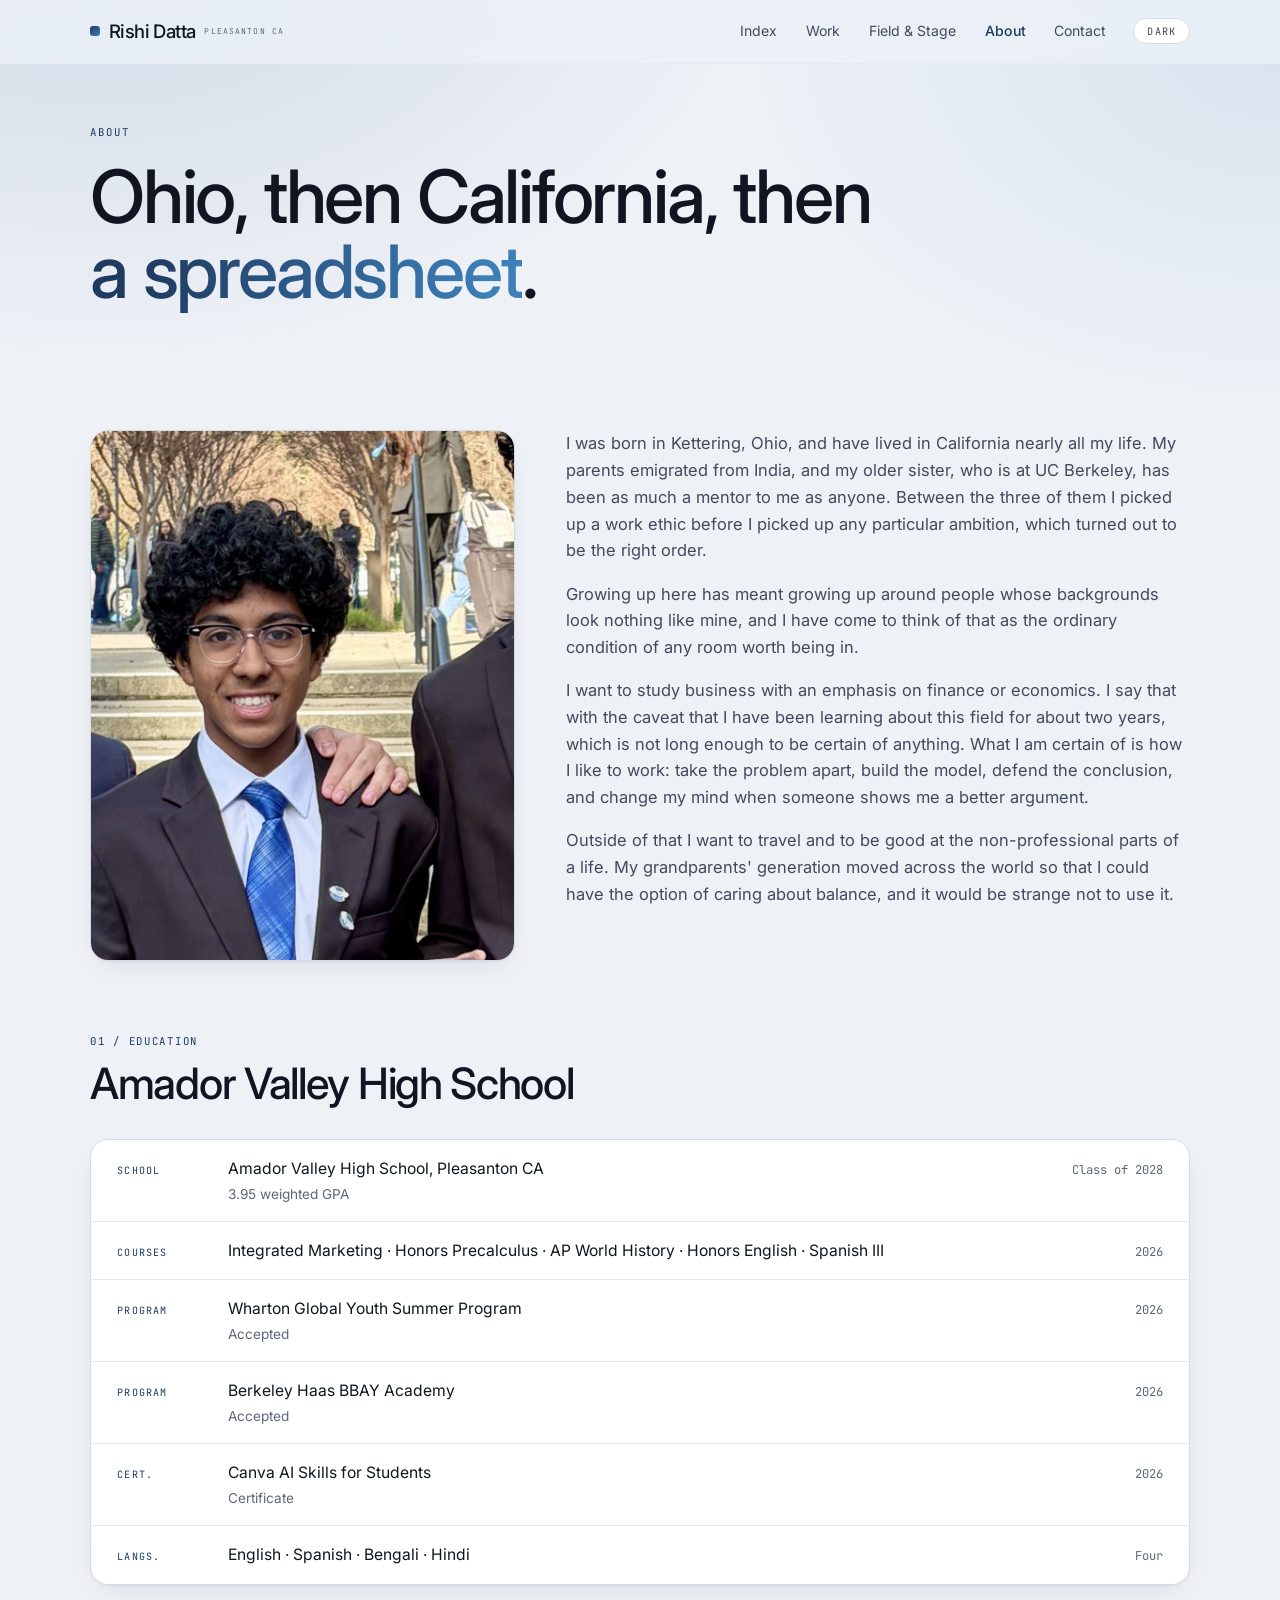
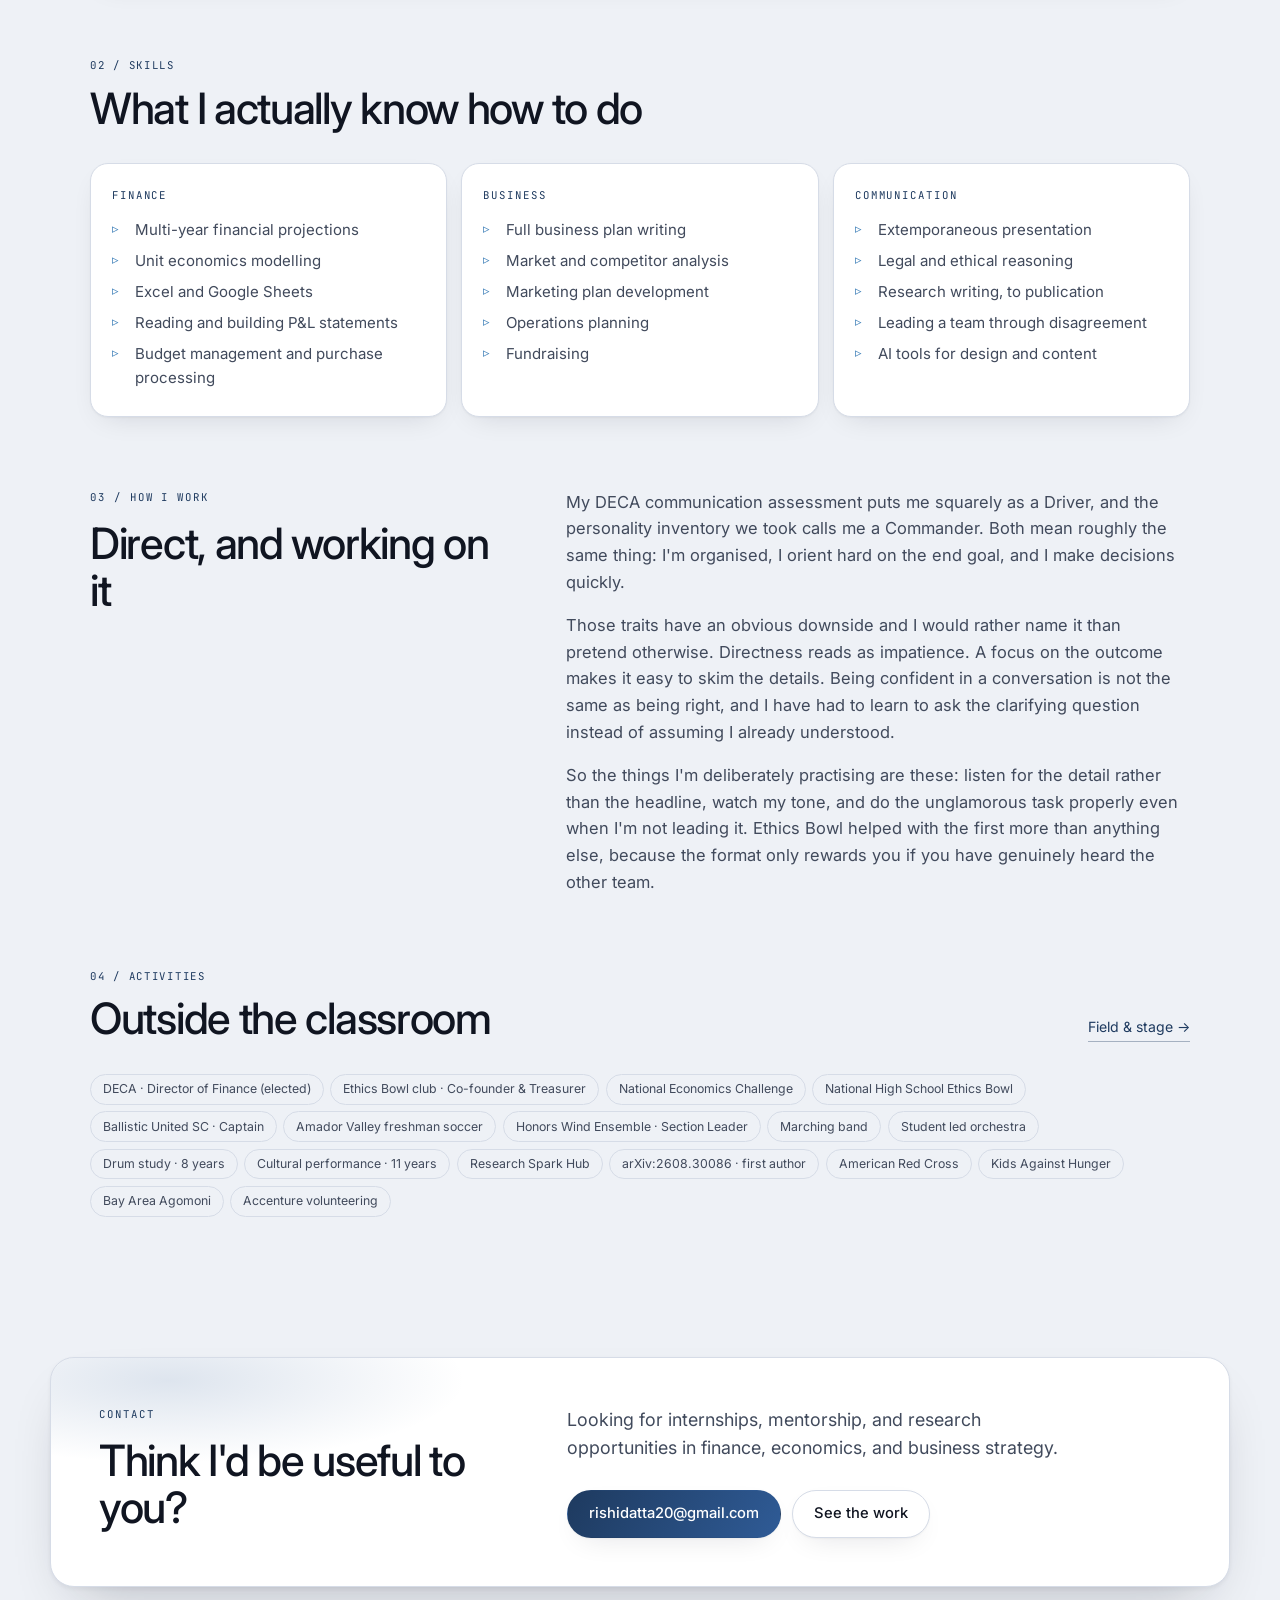
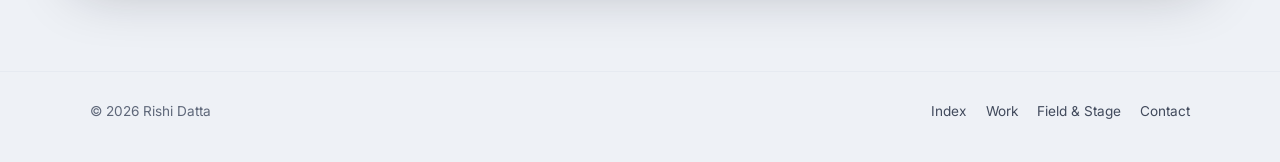
==== commit 80ef3d0e: "Add files via upload" ====
--- a/about.html
+++ b/about.html
@@ -4,7 +4,7 @@
 <meta charset="utf-8">
 <meta name="viewport" content="width=device-width, initial-scale=1">
 <title>About — Rishi Datta</title>
-<meta name="description" content="About Rishi Datta: Amador Valley High School class of 2028, Pleasanton California. Education, skills, certifications, languages, and activities.">
+<meta name="description" content="About Rishi Datta: Amador Valley High School class of 2028, Pleasanton California. First-author arXiv paper on credit-default prediction, education, skills, certifications, languages, and activities.">
 <meta name="theme-color" content="#f2f3f6">
 <link rel="preconnect" href="https://fonts.googleapis.com">
 <link rel="preconnect" href="https://fonts.gstatic.com" crossorigin>
@@ -121,7 +121,7 @@
         <ul class="notes" style="margin-top:0">
           <li>Extemporaneous presentation</li>
           <li>Legal and ethical reasoning</li>
-          <li>Research writing</li>
+          <li>Research writing, to publication</li>
           <li>Leading a team through disagreement</li>
           <li>AI tools for design and content</li>
         </ul>
@@ -181,6 +181,7 @@
       <span class="key">Drum study · 8 years</span>
       <span class="key">Cultural performance · 11 years</span>
       <span class="key">Research Spark Hub</span>
+      <span class="key">arXiv:2608.30086 &middot; first author</span>
       <span class="key">American Red Cross</span>
       <span class="key">Kids Against Hunger</span>
       <span class="key">Bay Area Agomoni</span>
--- a/assets/style.css
+++ b/assets/style.css
@@ -1,37 +1,52 @@
 /* ==========================================================================
    Rishi Datta — personal site
-   Editorial ledger: hairline rules, index numerals, tabular figures.
+   Modern navy. Card surfaces, soft glow, clean geometric type.
+   Photos are always shown normally — no filters, no hover-to-reveal.
    ========================================================================== */
 
 :root {
-  --paper:     #f2f3f6;
-  --paper-2:   #e9ebf0;
-  --ink:       #14161b;
-  --ink-2:     #3f4552;
-  --ink-3:     #767d8c;
+  --bg:        #eef1f6;
+  --bg-2:      #e4e9f1;
+  --card:      #ffffff;
+  --ink:       #101521;
+  --ink-2:     #414a5c;
+  --ink-3:     #5e6779;
   --navy:      #1e3a5f;
-  --navy-lt:   #2f5686;
-  --rule:      #cfd4de;
-  --rule-2:    #dfe3ea;
-
-  --serif: "Fraunces", "Iowan Old Style", Georgia, serif;
-  --sans:  "Inter", -apple-system, BlinkMacSystemFont, "Segoe UI", Helvetica, Arial, sans-serif;
-  --mono:  "IBM Plex Mono", ui-monospace, SFMono-Regular, Menlo, monospace;
-
-  --pad:   clamp(1.15rem, 4vw, 3rem);
-  --max:   1240px;
+  --navy-2:    #2f5b96;
+  --cyan:      #3d7fb8;
+  --line:      #d6dce7;
+  --line-2:    #e6eaf1;
+  --glow-a:    rgba(47, 91, 150, .16);
+  --glow-b:    rgba(61, 127, 184, .12);
+  --shadow:    0 1px 2px rgba(16,21,33,.04), 0 10px 30px -14px rgba(16,21,33,.16);
+  --shadow-lg: 0 2px 4px rgba(16,21,33,.05), 0 26px 60px -28px rgba(16,21,33,.3);
+
+  --display: "Space Grotesk", "Inter", -apple-system, Helvetica, Arial, sans-serif;
+  --sans:    "Inter", -apple-system, BlinkMacSystemFont, "Segoe UI", Helvetica, Arial, sans-serif;
+  --mono:    "JetBrains Mono", ui-monospace, SFMono-Regular, Menlo, monospace;
+
+  --pad: clamp(1.15rem, 4vw, 2.5rem);
+  --max: 1180px;
+  --r:   18px;
+  --r-s: 12px;
 }
 
 html[data-theme="dark"] {
-  --paper:   #0d1016;
-  --paper-2: #141821;
-  --ink:     #edeff3;
-  --ink-2:   #b3b9c6;
-  --ink-3:   #79808f;
-  --navy:    #7ea6d8;
-  --navy-lt: #a2c1e8;
-  --rule:    #262c38;
-  --rule-2:  #1d222c;
+  --bg:      #080b12;
+  --bg-2:    #0d121c;
+  --card:    #121826;
+  --ink:     #eef1f7;
+  --ink-2:   #b0b9cb;
+  --ink-3:   #8d97ab;
+  --navy:    #7fa9dd;
+  --navy-2:  #a3c4ec;
+  --cyan:    #63b6e8;
+  --line:    #222a3b;
+  --line-2:  #1a2130;
+  --glow-a:  rgba(99, 154, 220, .17);
+  --glow-b:  rgba(99, 182, 232, .12);
+  --shadow:    0 1px 2px rgba(0,0,0,.4), 0 10px 30px -14px rgba(0,0,0,.7);
+  --shadow-lg: 0 2px 4px rgba(0,0,0,.5), 0 26px 60px -28px rgba(0,0,0,.85);
 }
 
 /* --- base ----------------------------------------------------------------- */
@@ -41,18 +56,22 @@
 
 body {
   margin: 0;
-  background: var(--paper);
   color: var(--ink);
   font-family: var(--sans);
   font-size: 16.5px;
-  line-height: 1.6;
-  font-feature-settings: "kern", "liga";
+  line-height: 1.62;
   -webkit-font-smoothing: antialiased;
+  background: var(--bg);
+  background-image:
+    radial-gradient(60rem 40rem at 8% -10%, var(--glow-a), transparent 70%),
+    radial-gradient(50rem 34rem at 100% 4%, var(--glow-b), transparent 68%);
+  background-attachment: fixed;
+  transition: background-color .3s ease, color .3s ease;
 }
 
 img { max-width: 100%; display: block; }
 a { color: inherit; }
-h1,h2,h3,h4 { margin: 0; font-weight: 400; }
+h1,h2,h3,h4 { margin: 0; font-weight: 500; }
 p { margin: 0 0 1em; }
 p:last-child { margin-bottom: 0; }
 ul { margin: 0; padding: 0; list-style: none; }
@@ -61,333 +80,391 @@
 
 /* --- type ----------------------------------------------------------------- */
 
-.serif  { font-family: var(--serif); font-weight: 400; letter-spacing: -0.012em; }
-.d1     { font-family: var(--serif); font-size: clamp(2.7rem, 7.5vw, 5.6rem); line-height: .96; letter-spacing: -0.028em; }
-.d2     { font-family: var(--serif); font-size: clamp(1.9rem, 4.2vw, 3.1rem); line-height: 1.04; letter-spacing: -0.02em; }
-.d3     { font-family: var(--serif); font-size: clamp(1.25rem, 2.2vw, 1.62rem); line-height: 1.16; letter-spacing: -0.012em; }
+.d1, .d2, .d3, .serif {
+  font-family: var(--display);
+  font-weight: 500;
+  letter-spacing: -0.03em;
+}
+.d1 { font-size: clamp(2.5rem, 6.6vw, 4.6rem); line-height: 1.02; }
+.d2 { font-size: clamp(1.8rem, 3.8vw, 2.7rem); line-height: 1.08; }
+.d3 { font-size: clamp(1.22rem, 2.1vw, 1.5rem); line-height: 1.18; letter-spacing: -0.02em; }
 
 .navy { color: var(--navy); }
-.ital { font-style: italic; }
+
+/* accent phrase: gradient fill rather than italics */
+.ital {
+  font-style: normal;
+  background: linear-gradient(96deg, var(--navy) 12%, var(--cyan) 92%);
+  -webkit-background-clip: text; background-clip: text;
+  -webkit-text-fill-color: transparent; color: transparent;
+}
 
 .tag {
   font-family: var(--mono);
-  font-size: .68rem;
-  letter-spacing: .17em;
-  text-transform: uppercase;
-  color: var(--ink-3);
-}
-
-.lede { font-size: clamp(1.02rem, 1.4vw, 1.15rem); line-height: 1.55; color: var(--ink-2); max-width: 46ch; }
+  font-size: .67rem; letter-spacing: .18em; text-transform: uppercase;
+  color: var(--navy);
+}
+
+.lede { font-size: clamp(1.02rem, 1.4vw, 1.14rem); line-height: 1.58; color: var(--ink-2); max-width: 48ch; }
 .body { color: var(--ink-2); }
 .meas { max-width: 62ch; }
 .dim  { color: var(--ink-3); }
 
-/* --- rules ---------------------------------------------------------------- */
-
-.rule      { border-top: 1px solid var(--rule); }
-.rule-soft { border-top: 1px solid var(--rule-2); }
-.rule-ink  { border-top: 2px solid var(--ink); }
+.rule, .rule-soft, .rule-ink { border-top: 1px solid var(--line-2); }
 
 /* --- masthead ------------------------------------------------------------- */
 
 .mast {
-  position: sticky; top: 0; z-index: 40;
-  background: var(--paper);
-  border-bottom: 1px solid var(--ink);
+  position: sticky; top: 0; z-index: 60;
+  background: color-mix(in srgb, var(--bg) 78%, transparent);
+  backdrop-filter: saturate(1.6) blur(16px);
+  -webkit-backdrop-filter: saturate(1.6) blur(16px);
+  border-bottom: 1px solid var(--line-2);
 }
 
 .mast-in {
-  display: flex; align-items: flex-end; justify-content: space-between;
-  gap: 1.25rem; padding-block: .85rem .7rem; flex-wrap: wrap;
+  display: flex; align-items: center; justify-content: space-between;
+  gap: 1.25rem; padding-block: .9rem; flex-wrap: wrap;
 }
 
 .wordmark {
-  font-family: var(--serif);
-  font-size: 1.32rem;
-  letter-spacing: -0.02em;
-  text-decoration: none;
-  line-height: 1;
+  font-family: var(--display); font-weight: 500;
+  font-size: 1.16rem; letter-spacing: -0.03em;
+  text-decoration: none; line-height: 1;
+  display: inline-flex; align-items: center; gap: .55rem;
+}
+.wordmark::before {
+  content: ""; width: 10px; height: 10px; border-radius: 3px; flex: none;
+  background: linear-gradient(140deg, var(--navy), var(--cyan));
 }
 .wordmark sup {
   font-family: var(--mono); font-size: .5rem; letter-spacing: .14em;
-  color: var(--navy); vertical-align: super; margin-left: .4rem;
-}
-
-.mast nav { display: flex; gap: clamp(.9rem, 2.4vw, 2rem); flex-wrap: wrap; align-items: center; }
+  color: var(--ink-3); vertical-align: super; font-weight: 400;
+}
+
+.mast nav { display: flex; gap: clamp(.8rem, 2.1vw, 1.6rem); flex-wrap: wrap; align-items: center; }
 .mast nav a {
-  font-family: var(--mono); font-size: .7rem; letter-spacing: .13em;
-  text-transform: uppercase; color: var(--ink-2); text-decoration: none;
-  padding-bottom: 2px; border-bottom: 1px solid transparent;
-}
-.mast nav a:hover { color: var(--ink); border-bottom-color: var(--ink); }
-.mast nav a[aria-current="page"] { color: var(--navy); border-bottom-color: var(--navy); }
+  font-size: .88rem; color: var(--ink-2); text-decoration: none;
+  padding: .35rem .1rem; border-radius: 8px; transition: color .18s ease;
+}
+.mast nav a:hover { color: var(--ink); }
+.mast nav a[aria-current="page"] { color: var(--navy); font-weight: 500; }
 
 .themer {
-  font-family: var(--mono); font-size: .7rem; letter-spacing: .13em;
-  text-transform: uppercase; color: var(--ink-3);
-  background: none; border: 0; cursor: pointer; padding: 0 0 2px;
-  border-bottom: 1px solid transparent;
-}
-.themer:hover { color: var(--ink); border-bottom-color: var(--ink); }
-
-/* --- section scaffolding -------------------------------------------------- */
-
-.band { padding-block: clamp(2.75rem, 6vw, 4.75rem); }
-
-.head {
-  display: grid; grid-template-columns: 5.5rem minmax(0,1fr);
-  gap: 1.5rem; align-items: baseline;
-  padding-bottom: 1.4rem; margin-bottom: 2rem;
-  border-bottom: 2px solid var(--ink);
-}
-.head .idx { font-family: var(--mono); font-size: .72rem; letter-spacing: .12em; color: var(--navy); }
-.head .hx  { display: flex; align-items: baseline; justify-content: space-between; gap: 1.25rem; flex-wrap: wrap; }
+  font-family: var(--mono); font-size: .64rem; letter-spacing: .12em; text-transform: uppercase;
+  color: var(--ink-2); background: var(--card); cursor: pointer;
+  border: 1px solid var(--line); border-radius: 999px; padding: .35rem .8rem;
+  transition: border-color .18s ease, color .18s ease;
+}
+.themer:hover { border-color: var(--navy); color: var(--navy); }
+
+/* --- sections ------------------------------------------------------------- */
+
+.band { padding-block: clamp(2.5rem, 6vw, 4.5rem); }
+
+.head { display: block; margin-bottom: 2rem; }
+.head .idx {
+  font-family: var(--mono); font-size: .67rem; letter-spacing: .16em;
+  text-transform: uppercase; color: var(--navy);
+  display: block; margin-bottom: .65rem;
+}
+.head .hx {
+  display: flex; align-items: flex-end; justify-content: space-between;
+  gap: 1.25rem; flex-wrap: wrap; width: 100%;
+}
+.head .hx > :first-child { flex: 1 1 auto; }
 
 .more {
-  font-family: var(--mono); font-size: .7rem; letter-spacing: .12em;
-  text-transform: uppercase; color: var(--navy); text-decoration: none;
-  border-bottom: 1px solid var(--rule); padding-bottom: 2px; white-space: nowrap;
+  font-size: .88rem; color: var(--navy); text-decoration: none;
+  border-bottom: 1px solid color-mix(in srgb, var(--navy) 35%, transparent);
+  padding-bottom: 2px; white-space: nowrap;
 }
 .more:hover { border-bottom-color: var(--navy); }
 
 /* --- hero ----------------------------------------------------------------- */
 
-.hero { border-bottom: 1px solid var(--ink); }
+.hero { padding-top: clamp(2.25rem, 6vw, 4rem); }
 
 .hero-grid {
   display: grid;
-  grid-template-columns: minmax(0, 1.08fr) minmax(0, .92fr);
-  align-items: stretch;
-  gap: 0;
-}
-
-.hero-copy { padding: clamp(2.5rem,6vw,5rem) clamp(1.5rem,3vw,3rem) clamp(2.5rem,6vw,4rem) 0; }
+  grid-template-columns: minmax(0, 1.15fr) minmax(0, .85fr);
+  gap: clamp(1.75rem, 4vw, 3.25rem);
+  align-items: center;
+}
+
+.hero-copy { padding: 0; }
 
 .hero-meta {
-  display: flex; gap: .55rem; align-items: baseline;
-  font-family: var(--mono); font-size: .68rem; letter-spacing: .15em;
-  text-transform: uppercase; color: var(--ink-3); margin-bottom: 1.9rem;
-  flex-wrap: wrap;
-}
-.hero-meta b { color: var(--navy); font-weight: 400; }
-
-.hero h1 { margin-bottom: 1.5rem; }
-.hero .lede { margin-bottom: 2rem; }
+  display: inline-flex; align-items: center; gap: .6rem; flex-wrap: wrap;
+  font-size: .84rem; color: var(--ink-2);
+  background: var(--card); border: 1px solid var(--line);
+  border-radius: 999px; padding: .42rem 1rem; margin-bottom: 1.7rem;
+  box-shadow: var(--shadow);
+}
+.hero-meta b { color: var(--navy); font-weight: 500; }
+.hero-meta span:nth-child(2) { color: var(--line); }
+
+.hero h1 { margin-bottom: 1.35rem; }
+.hero .lede { margin-bottom: 1.9rem; }
 
 .hero-figure {
-  position: relative;
-  border-left: 1px solid var(--ink);
-  align-self: center;
-  overflow: hidden;
-}
-/* explicit ratio — never stretched to match the text column */
+  position: relative; margin: 0;
+  border-radius: var(--r); overflow: hidden;
+  border: 1px solid var(--line); background: var(--card);
+  box-shadow: var(--shadow-lg);
+}
 .hero-figure .duo { aspect-ratio: 4 / 5; }
-.hero-figure .duo img { width: 100%; height: 100%; object-fit: cover; object-position: center 22%; }
+.hero-figure .duo img { width: 100%; height: 100%; object-fit: cover; object-position: center 20%; }
 
 .stamp {
-  position: absolute; left: 0; bottom: 0; z-index: 3;
-  background: var(--paper); border-top: 1px solid var(--ink); border-right: 1px solid var(--ink);
-  font-family: var(--mono); font-size: .63rem; letter-spacing: .13em;
+  position: absolute; left: .75rem; right: .75rem; bottom: .75rem; z-index: 3;
+  background: color-mix(in srgb, var(--card) 82%, transparent);
+  backdrop-filter: blur(10px); -webkit-backdrop-filter: blur(10px);
+  border: 1px solid var(--line); border-radius: var(--r-s);
+  font-family: var(--mono); font-size: .6rem; letter-spacing: .1em;
   text-transform: uppercase; color: var(--ink-2);
-  padding: .6rem .9rem;
-}
-
-/* --- duotone photo treatment ---------------------------------------------- */
-/* photos are pulled into the navy palette so they read as part of the page   */
-
-.duo { position: relative; background: var(--navy); overflow: hidden; }
-.duo img {
-  width: 100%;
-  filter: grayscale(1) contrast(1.06) brightness(1.04);
-  mix-blend-mode: luminosity;
-  opacity: .94;
-  transition: filter .5s ease, mix-blend-mode .5s ease, opacity .5s ease, transform 3s ease;
-}
-.duo:hover img { filter: none; mix-blend-mode: normal; opacity: 1; }
-
-.duo::after {
-  content: ""; position: absolute; inset: 0; pointer-events: none;
-  background: linear-gradient(180deg, transparent 55%, rgba(20,22,27,.28));
-}
-
-/* full-bleed photographic band — LANDSCAPE SOURCE IMAGES ONLY.
-   A portrait image here would be cropped to a sliver and look hugely magnified. */
-
-.plate { position: relative; border-block: 1px solid var(--ink); }
-.plate .duo { aspect-ratio: 16 / 9; }
-.plate .duo img { width: 100%; height: 100%; object-fit: cover; object-position: center 38%; }
+  padding: .5rem .7rem; text-align: center;
+}
+
+/* --- photos: shown normally, always ---------------------------------------- */
+
+.duo { position: relative; overflow: hidden; background: var(--bg-2); }
+.duo img { width: 100%; transition: transform .6s ease; }
+.duo:hover img { transform: scale(1.02); }
+
+.plate { position: relative; margin: 0; }
+.plate .duo {
+  aspect-ratio: 16 / 9;
+  border-radius: var(--r); border: 1px solid var(--line);
+  box-shadow: var(--shadow);
+}
+.plate .duo img { height: 100%; object-fit: cover; object-position: center 38%; }
 .plate figcaption {
-  position: absolute; left: 0; bottom: 0;
-  background: var(--paper); border-top: 1px solid var(--ink); border-right: 1px solid var(--ink);
-  font-family: var(--mono); font-size: .64rem; letter-spacing: .12em;
-  text-transform: uppercase; color: var(--ink-2); padding: .6rem .95rem; margin: 0;
-  max-width: min(90%, 40ch);
-}
-
-/* portrait photo presented at its own proportions, never stretched */
-
-.slot { border: 1px solid var(--ink); }
+  font-family: var(--mono); font-size: .63rem; letter-spacing: .11em;
+  text-transform: uppercase; color: var(--ink-3);
+  margin: .75rem 0 0; text-align: center;
+}
+
+.slot { border-radius: var(--r); overflow: hidden; border: 1px solid var(--line); box-shadow: var(--shadow); background: var(--card); }
 .slot .duo { aspect-ratio: 4/5; }
-.slot .duo img { width: 100%; height: 100%; object-fit: cover; }
-
-/* bounded figure for portrait photos sitting beside text */
+.slot .duo img { height: 100%; object-fit: cover; }
 
 .port {
-  margin: 0;
-  border: 1px solid var(--ink);
-  max-width: 340px;
+  margin: 0; border-radius: var(--r); overflow: hidden;
+  border: 1px solid var(--line); background: var(--card);
+  box-shadow: var(--shadow); max-width: 340px;
 }
 .port .duo { aspect-ratio: 4/5; }
-.port .duo img { width: 100%; height: 100%; object-fit: cover; }
+.port .duo img { height: 100%; object-fit: cover; }
 .port figcaption {
-  font-family: var(--mono); font-size: .62rem; letter-spacing: .12em;
-  text-transform: uppercase; color: var(--ink-2);
-  padding: .55rem .75rem; border-top: 1px solid var(--ink); background: var(--paper);
-}
-
-/* --- ledger table --------------------------------------------------------- */
-
-.ledger { border-top: 2px solid var(--ink); border-bottom: 2px solid var(--ink); }
-
+  font-family: var(--mono); font-size: .6rem; letter-spacing: .11em;
+  text-transform: uppercase; color: var(--ink-3);
+  padding: .6rem .8rem; border-top: 1px solid var(--line-2);
+}
+
+/* --- figure strip --------------------------------------------------------- */
+
+.figs {
+  display: grid; grid-template-columns: repeat(4, minmax(0,1fr));
+  gap: .8rem;
+}
+.fig {
+  background: var(--card); border: 1px solid var(--line);
+  border-radius: var(--r-s); padding: 1.3rem 1.15rem 1.4rem;
+  box-shadow: var(--shadow);
+  position: relative; overflow: hidden;
+}
+.fig::before {
+  content: ""; position: absolute; left: 0; right: 0; top: 0; height: 2px;
+  background: linear-gradient(90deg, var(--navy), var(--cyan));
+  opacity: .85;
+}
+.fig .n {
+  font-family: var(--display); font-weight: 500;
+  font-size: clamp(1.85rem, 3.3vw, 2.4rem); line-height: 1;
+  letter-spacing: -0.035em; color: var(--navy);
+  display: block; margin-bottom: .45rem;
+}
+.fig .l { font-size: .78rem; color: var(--ink-3); line-height: 1.45; }
+
+/* --- entries (work / roles) ------------------------------------------------ */
+
+.entries { display: grid; gap: 1rem; }
+
+.entry {
+  display: grid;
+  grid-template-columns: 3.5rem minmax(0,1fr) 8.5rem;
+  gap: 1.5rem;
+  background: var(--card); border: 1px solid var(--line);
+  border-radius: var(--r); padding: clamp(1.4rem, 2.6vw, 2rem);
+  box-shadow: var(--shadow);
+  align-items: start;
+  transition: border-color .25s ease, transform .25s ease, box-shadow .25s ease;
+}
+.entry:hover { border-color: color-mix(in srgb, var(--navy) 40%, var(--line)); transform: translateY(-2px); box-shadow: var(--shadow-lg); }
+
+.entry .no {
+  font-family: var(--mono); font-size: .78rem; color: var(--navy);
+  padding-top: .2rem;
+}
+.entry .no b { display: block; font-weight: 400; color: var(--ink-3); margin-top: .35rem; font-size: .62rem; letter-spacing: .06em; text-transform: uppercase; }
+.entry h3 { margin-bottom: .55rem; }
+.entry .kick {
+  font-family: var(--mono); font-size: .63rem; letter-spacing: .12em;
+  text-transform: uppercase; color: var(--ink-3); margin-bottom: .5rem;
+}
+.entry .thumb { border-radius: var(--r-s); overflow: hidden; border: 1px solid var(--line); }
+.entry .thumb .duo { aspect-ratio: 1/1; }
+.entry .thumb .duo img { height: 100%; object-fit: cover; }
+
+.keys { display: flex; flex-wrap: wrap; gap: .4rem; margin-top: 1rem; }
+.key {
+  font-size: .77rem; color: var(--ink-2);
+  border: 1px solid var(--line); background: var(--bg);
+  border-radius: 999px; padding: .28rem .75rem;
+}
+
+.notes { margin-top: .8rem; }
+.notes li {
+  display: grid; grid-template-columns: 1rem 1fr; gap: .45rem;
+  font-size: .94rem; color: var(--ink-2); margin-bottom: .42rem;
+}
+.notes li::before { content: "▹"; color: var(--cyan); font-size: .8rem; line-height: 1.7; }
+.notes li:last-child { margin-bottom: 0; }
+
+/* --- ledger --------------------------------------------------------------- */
+
+.ledger {
+  background: var(--card); border: 1px solid var(--line);
+  border-radius: var(--r); box-shadow: var(--shadow); overflow: hidden;
+}
 .lrow {
-  display: grid;
-  grid-template-columns: 5.5rem minmax(0,1fr) auto;
-  gap: 1rem 1.5rem; align-items: baseline;
-  padding-block: 1.05rem;
-  border-bottom: 1px solid var(--rule-2);
+  display: grid; grid-template-columns: 5.5rem minmax(0,1fr) auto;
+  gap: 1rem 1.4rem; align-items: baseline;
+  padding: 1rem clamp(1.1rem, 2.4vw, 1.65rem);
+  border-bottom: 1px solid var(--line-2);
+  transition: background .2s ease;
 }
 .lrow:last-child { border-bottom: 0; }
-
-.lrow .k { font-family: var(--mono); font-size: .7rem; letter-spacing: .12em; color: var(--navy); text-transform: uppercase; }
-.lrow .v { font-size: 1rem; }
-.lrow .v small { display: block; color: var(--ink-3); font-size: .875rem; margin-top: .12rem; }
+.lrow:hover { background: var(--bg-2); }
+.lrow .k {
+  font-family: var(--mono); font-size: .63rem; letter-spacing: .11em;
+  color: var(--navy); text-transform: uppercase;
+}
+.lrow .v { font-size: .98rem; }
+.lrow .v small { display: block; color: var(--ink-3); font-size: .85rem; margin-top: .1rem; }
 .lrow .n {
   font-family: var(--mono); font-variant-numeric: tabular-nums;
-  font-size: .82rem; color: var(--ink-2); text-align: right; white-space: nowrap;
-}
-
-/* figure strip */
-
-.figs { display: grid; grid-template-columns: repeat(4, minmax(0,1fr)); border-top: 2px solid var(--ink); }
-.fig { padding: 1.35rem 1.1rem 1.5rem; border-right: 1px solid var(--rule); }
-.fig:last-child { border-right: 0; }
-.fig .n {
-  font-family: var(--serif); font-size: clamp(1.85rem, 3.4vw, 2.55rem);
-  line-height: 1; color: var(--navy); font-variant-numeric: tabular-nums;
-  display: block; margin-bottom: .5rem;
-}
-.fig .l { font-family: var(--mono); font-size: .63rem; letter-spacing: .1em; text-transform: uppercase; color: var(--ink-3); line-height: 1.5; }
-
-/* --- entry rows (work / roles) -------------------------------------------- */
-
-.entries { border-top: 2px solid var(--ink); }
-
-.entry {
-  display: grid;
-  grid-template-columns: 5.5rem minmax(0,1fr) 8.5rem;
-  gap: 1.6rem;
-  padding-block: 2rem;
-  border-bottom: 1px solid var(--rule);
-  align-items: start;
-}
-.entry:last-child { border-bottom: 0; }
-
-.entry .no { font-family: var(--mono); font-size: .72rem; letter-spacing: .12em; color: var(--navy); padding-top: .35rem; }
-.entry .no b { display: block; font-weight: 400; color: var(--ink-3); margin-top: .4rem; font-size: .64rem; }
-.entry h3 { margin-bottom: .5rem; }
-.entry .kick { font-family: var(--mono); font-size: .66rem; letter-spacing: .13em; text-transform: uppercase; color: var(--ink-3); margin-bottom: .55rem; }
-.entry .thumb { border: 1px solid var(--rule); }
-.entry .thumb .duo img { aspect-ratio: 1/1; object-fit: cover; }
-
-.keys { display: flex; flex-wrap: wrap; gap: .35rem .5rem; margin-top: 1rem; }
-.key {
-  font-family: var(--mono); font-size: .62rem; letter-spacing: .1em; text-transform: uppercase;
-  color: var(--ink-2); border: 1px solid var(--rule); padding: .28rem .5rem;
-}
-
-.notes { margin-top: .85rem; }
-.notes li {
-  display: grid; grid-template-columns: 1.1rem 1fr; gap: .4rem;
-  font-size: .95rem; color: var(--ink-2); margin-bottom: .4rem;
-}
-.notes li::before { content: "—"; color: var(--navy); }
-.notes li:last-child { margin-bottom: 0; }
-
-/* --- two-column prose ----------------------------------------------------- */
-
-.duet { display: grid; grid-template-columns: minmax(0,.62fr) minmax(0,1fr); gap: clamp(1.75rem,5vw,4rem); align-items: start; }
-.trio { display: grid; grid-template-columns: repeat(3, minmax(0,1fr)); gap: 0; border-top: 2px solid var(--ink); }
-.trio > div { padding: 1.5rem 1.25rem 1.75rem; border-right: 1px solid var(--rule); }
-.trio > div:last-child { border-right: 0; }
-
-/* --- links & buttons ------------------------------------------------------ */
-
-.acts { display: flex; gap: 1.5rem; flex-wrap: wrap; align-items: center; }
+  font-size: .76rem; color: var(--ink-3); text-align: right; white-space: nowrap;
+}
+
+/* --- layout helpers -------------------------------------------------------- */
+
+.duet { display: grid; grid-template-columns: minmax(0,.68fr) minmax(0,1fr); gap: clamp(1.6rem,4vw,3.25rem); align-items: start; }
+.trio { display: grid; grid-template-columns: repeat(3, minmax(0,1fr)); gap: .9rem; }
+.trio > div {
+  background: var(--card); border: 1px solid var(--line);
+  border-radius: var(--r); padding: 1.4rem 1.3rem 1.55rem; box-shadow: var(--shadow);
+}
+
+/* --- links ---------------------------------------------------------------- */
+
+.acts { display: flex; gap: .7rem; flex-wrap: wrap; align-items: center; }
 
 .lnk {
-  font-family: var(--mono); font-size: .72rem; letter-spacing: .13em; text-transform: uppercase;
-  text-decoration: none; color: var(--ink); border-bottom: 2px solid var(--navy);
-  padding-bottom: 3px; transition: color .2s ease;
-}
-.lnk:hover { color: var(--navy); }
-.lnk.quiet { border-bottom-color: var(--rule); color: var(--ink-2); }
-.lnk.quiet:hover { border-bottom-color: var(--ink); color: var(--ink); }
-
-/* --- closing ------------------------------------------------------------- */
-
-.close { border-top: 2px solid var(--ink); padding-block: clamp(2.5rem,6vw,4.5rem); }
+  display: inline-flex; align-items: center; gap: .45rem;
+  font-size: .92rem; font-weight: 500; text-decoration: none;
+  padding: .68rem 1.3rem; border-radius: 999px;
+  color: #fff; border: 1px solid transparent;
+  background: linear-gradient(120deg, var(--navy), var(--navy-2));
+  box-shadow: var(--shadow);
+  transition: transform .2s ease, box-shadow .2s ease, opacity .2s ease;
+}
+/* only the solid gradient button gets dark text in dark mode.
+   Scoped with :not() so ghost buttons and inline ledger links keep light text. */
+html[data-theme="dark"] .lnk:not(.quiet) { color: #080b12; }
+.lnk:hover { transform: translateY(-1px); box-shadow: var(--shadow-lg); }
+
+.lnk.quiet {
+  background: var(--card); color: var(--ink); border-color: var(--line);
+}
+.lnk.quiet:hover { border-color: var(--navy); color: var(--navy); }
+/* must come after the dark .lnk rule above, which would otherwise darken this text */
+html[data-theme="dark"] .lnk.quiet { color: var(--ink); }
+html[data-theme="dark"] .lnk.quiet:hover { color: var(--navy); }
+
+/* inline text links inside the ledger */
+.lrow .lnk {
+  padding: 0; background: none; color: var(--navy); box-shadow: none;
+  border: 0; border-bottom: 1px solid color-mix(in srgb, var(--navy) 35%, transparent);
+  border-radius: 0; font-weight: 400;
+}
+.lrow .lnk:hover { transform: none; box-shadow: none; border-bottom-color: var(--navy); }
+/* beats html[data-theme="dark"] .lnk:not(.quiet) above */
+html[data-theme="dark"] .lrow .lnk { color: var(--navy); }
+
+/* --- closing -------------------------------------------------------------- */
+
+.close { padding-block: clamp(2.5rem,6vw,4.25rem); }
+.close .shell {
+  background: var(--card); border: 1px solid var(--line);
+  border-radius: 24px; padding: clamp(1.75rem, 4vw, 3rem);
+  box-shadow: var(--shadow-lg);
+  position: relative; overflow: hidden;
+  max-width: var(--max);
+}
+.close .shell::before {
+  content: ""; position: absolute; inset: -40% 55% 40% -25%;
+  background: radial-gradient(closest-side, var(--glow-a), transparent 72%);
+  pointer-events: none;
+}
+.close .shell > * { position: relative; }
+
+/* --- opener --------------------------------------------------------------- */
+
+.opener { padding-block: clamp(2.25rem,5vw,3.75rem) clamp(1.25rem,2.5vw,2rem); }
+.opener h1 { margin-bottom: 1.1rem; max-width: 18ch; }
 
 /* --- footer --------------------------------------------------------------- */
 
-.foot { border-top: 1px solid var(--ink); padding-block: 1.6rem 2.4rem; }
+.foot { border-top: 1px solid var(--line-2); padding-block: 1.75rem 2.5rem; margin-top: 1rem; }
 .foot-in {
   display: flex; justify-content: space-between; gap: 1.25rem; flex-wrap: wrap;
-  font-family: var(--mono); font-size: .66rem; letter-spacing: .1em; text-transform: uppercase; color: var(--ink-3);
+  font-size: .85rem; color: var(--ink-3);
 }
 .foot-in a { color: var(--ink-2); text-decoration: none; }
 .foot-in a:hover { color: var(--navy); }
-.foot-nav { display: flex; gap: 1.15rem; flex-wrap: wrap; }
-
-/* --- page opener ---------------------------------------------------------- */
-
-.opener { padding-block: clamp(2.25rem,5vw,3.75rem) clamp(1.5rem,3vw,2.25rem); border-bottom: 1px solid var(--ink); }
-.opener h1 { margin-bottom: 1.1rem; max-width: 17ch; }
+.foot-nav { display: flex; gap: 1.2rem; flex-wrap: wrap; }
 
 /* --- responsive ----------------------------------------------------------- */
 
 @media (max-width: 1000px) {
-  .entry { grid-template-columns: 4rem minmax(0,1fr); }
+  .entry { grid-template-columns: 3rem minmax(0,1fr); }
   .entry .thumb { display: none; }
   .figs { grid-template-columns: repeat(2, minmax(0,1fr)); }
-  .fig:nth-child(2) { border-right: 0; }
-  .fig:nth-child(-n+2) { border-bottom: 1px solid var(--rule); }
 }
 
 @media (max-width: 820px) {
   .hero-grid { grid-template-columns: 1fr; }
-  .hero-copy { padding: clamp(2rem,7vw,3rem) 0; order: 2; }
-  .hero-figure { border-left: 0; border-top: 1px solid var(--ink); order: 1; }
-  .hero-figure .duo { aspect-ratio: 3/2; }
-  .hero-figure .duo img { object-position: center 20%; }
+  .hero-copy { order: 2; }
+  .hero-figure { order: 1; max-width: 330px; }
+  .hero-figure .duo { aspect-ratio: 1/1; }
   .duet { grid-template-columns: 1fr; }
   .trio { grid-template-columns: 1fr; }
-  .trio > div { border-right: 0; border-bottom: 1px solid var(--rule); }
-  .trio > div:last-child { border-bottom: 0; }
+  .plate .duo { aspect-ratio: 3/2; }
 }
 
 @media (max-width: 620px) {
   body { font-size: 16px; }
-  .mast-in { align-items: flex-start; }
-  .head { grid-template-columns: 1fr; gap: .5rem; }
-  .entry { grid-template-columns: 1fr; gap: .5rem; }
+  .mast-in { padding-block: .7rem; gap: .6rem; }
+  .mast nav { gap: .85rem; font-size: .82rem; }
+  .head .hx { flex-direction: column; align-items: flex-start; gap: .75rem; }
+  .entry { grid-template-columns: 1fr; gap: .5rem; padding: 1.25rem; }
   .entry .no { padding-top: 0; }
   .entry .no b { display: inline; margin-left: .5rem; }
-  .lrow { grid-template-columns: 1fr; gap: .25rem; }
+  .lrow { grid-template-columns: 1fr; gap: .2rem; }
   .lrow .n { text-align: left; }
   .figs { grid-template-columns: 1fr; }
-  .fig { border-right: 0; border-bottom: 1px solid var(--rule); }
-  .fig:last-child { border-bottom: 0; }
-  .plate .duo { aspect-ratio: 3/2; }
   .port { max-width: 100%; }
 }
 
@@ -399,6 +476,5 @@
 @media print {
   .mast, .themer, .acts { display: none !important; }
   body { background: #fff; font-size: 10.5pt; }
-  .duo img { filter: grayscale(1); mix-blend-mode: normal; }
-  .band { padding-block: 1rem; }
-}
+  .entry, .ledger, .fig, .trio > div { box-shadow: none; break-inside: avoid; }
+}
